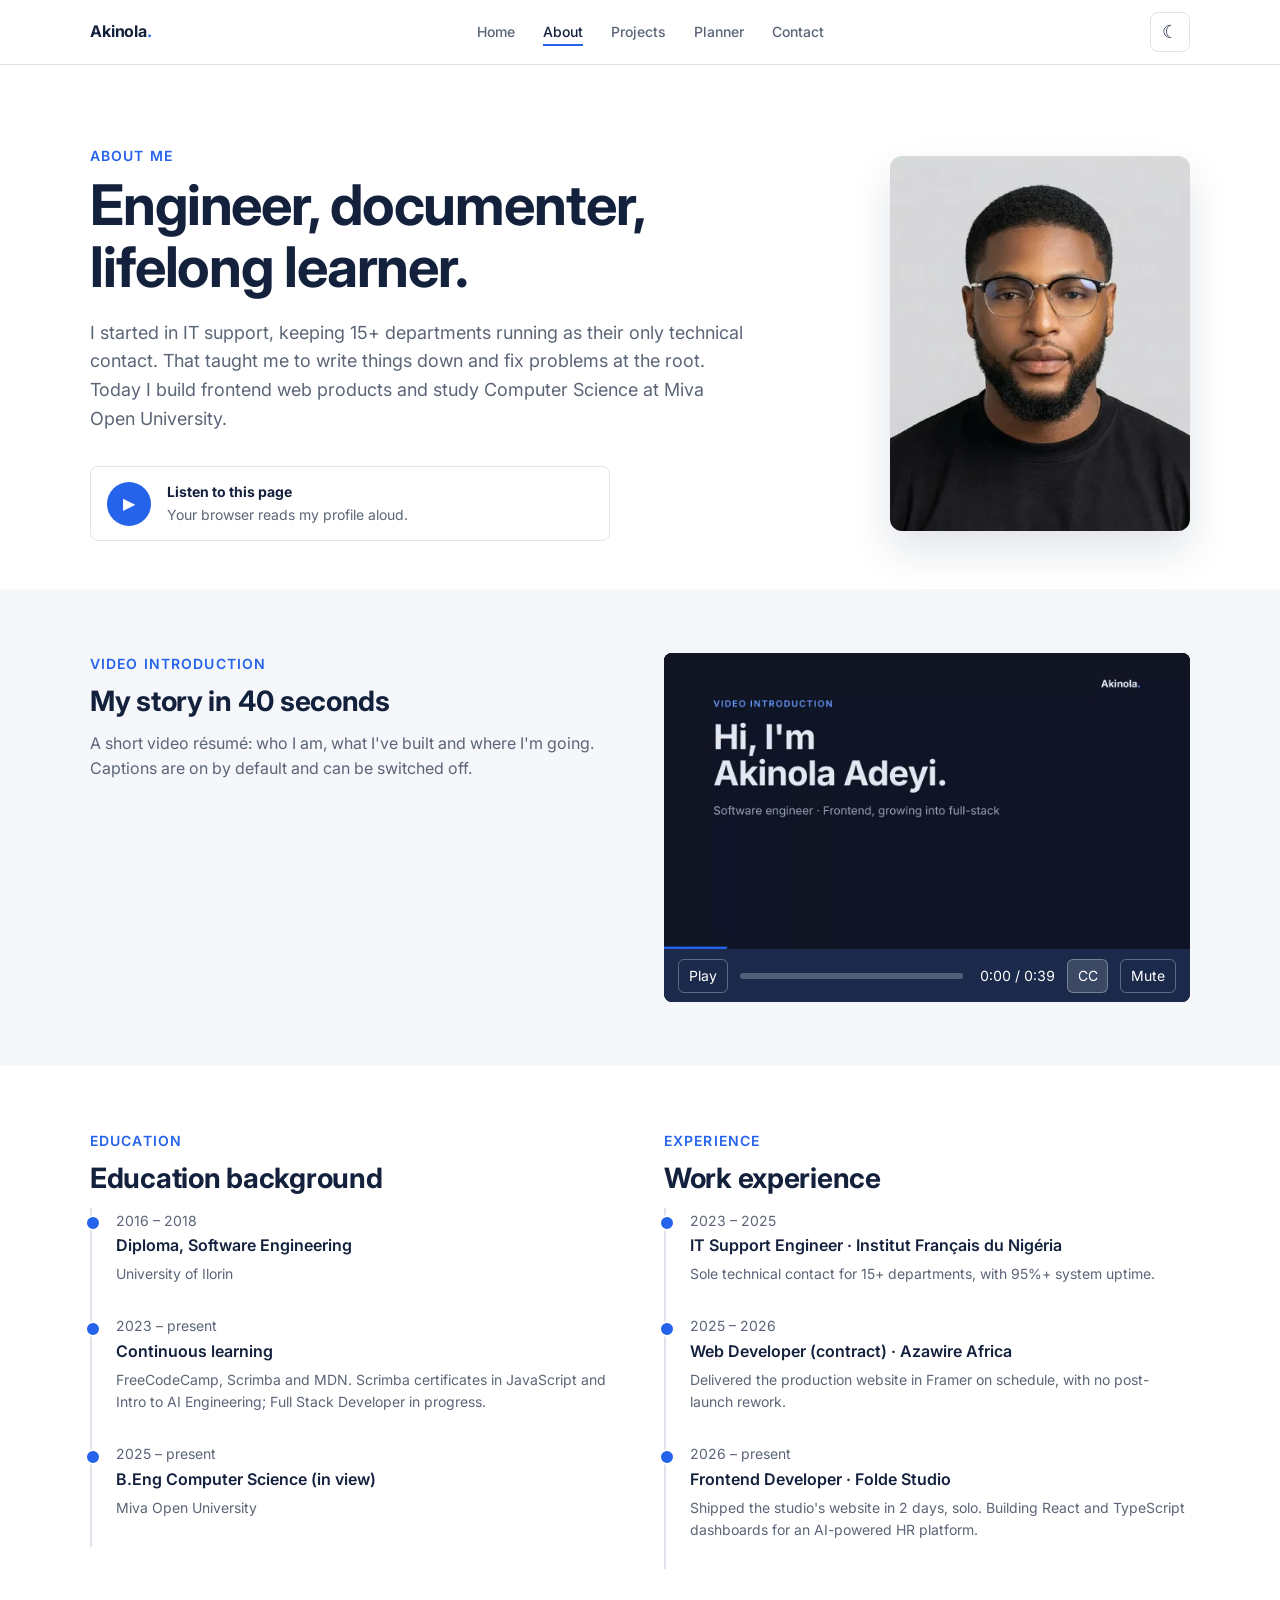
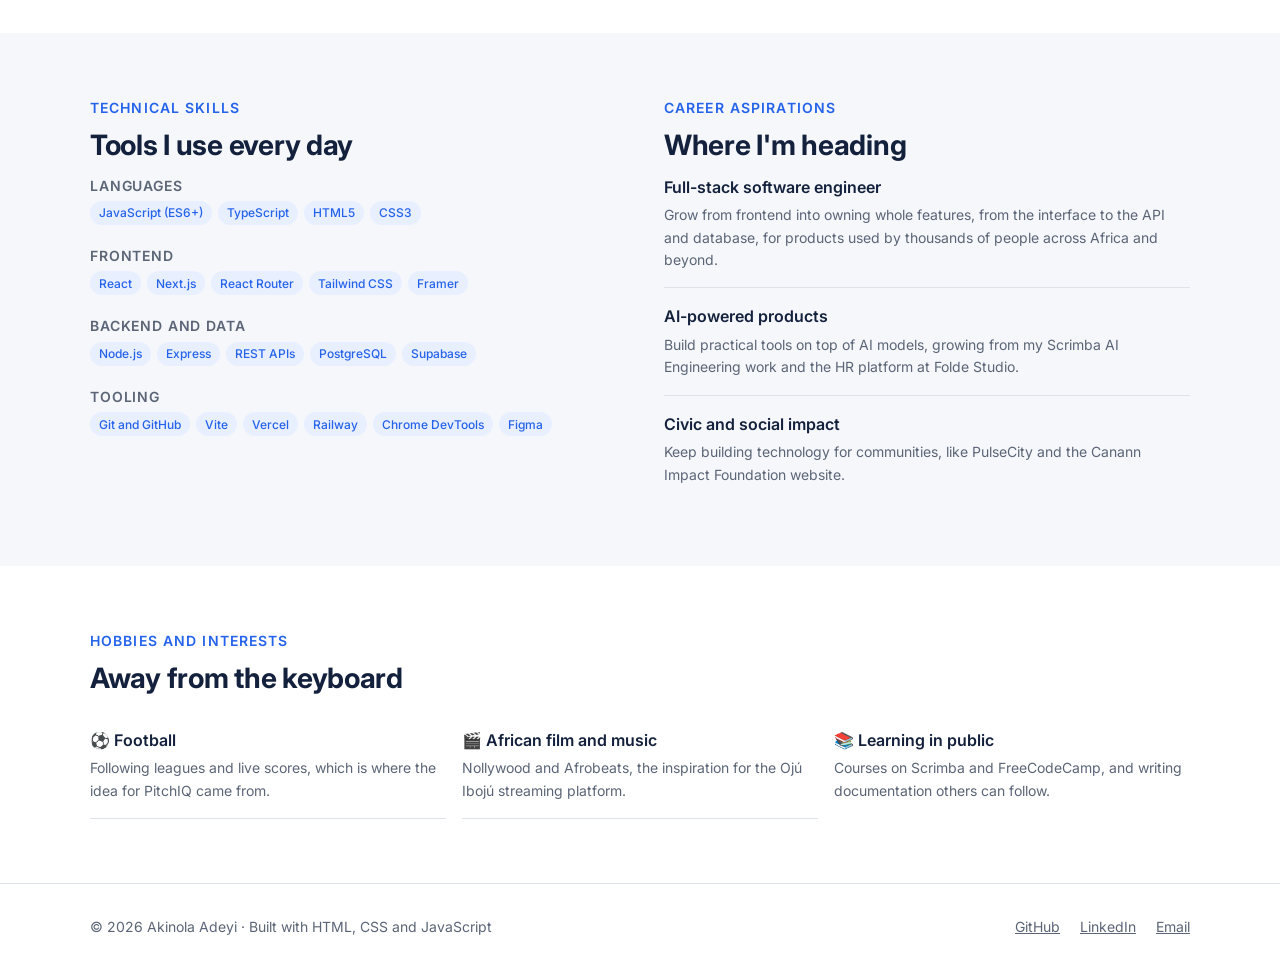
==== about.html @ 6051cbee "Reframe role as frontend-focused software engineer growing toward full-stack Updated hero, What I do" ====
<!DOCTYPE html>
<html lang="en">
<head>
  <meta charset="UTF-8">
  <meta name="viewport" content="width=device-width, initial-scale=1.0">
  <title>About · Akinola Adeyi</title>
  <meta name="description" content="Education, experience, skills and goals of Akinola Adeyi.">
  <link rel="icon" href="assets/img/favicon.svg" type="image/svg+xml">
  <link rel="preconnect" href="https://fonts.googleapis.com">
  <link rel="preconnect" href="https://fonts.gstatic.com" crossorigin>
  <link href="https://fonts.googleapis.com/css2?family=Inter:wght@400;500;600;700&display=swap" rel="stylesheet">
  <link rel="stylesheet" href="css/style.css">
  <!-- Apply the saved theme before the page paints, so there is no flash of the wrong theme -->
  <script>
    // Mark that JavaScript is running, so hidden-until-scrolled content is only hidden when JS can reveal it
    document.documentElement.classList.add("js");
    try {
      const saved = localStorage.getItem("theme");
      if (saved) document.documentElement.setAttribute("data-theme", saved);
    } catch (e) {}
  </script>
</head>
<body>
  <a class="skip-link" href="#main">Skip to content</a>

  <header class="site-header">
    <div class="container">
      <nav class="nav" aria-label="Main">
        <a class="logo" href="index.html">Akinola<span>.</span></a>
        <ul class="nav-links" id="nav-links">
          <li><a href="index.html">Home</a></li>
          <li><a href="about.html" class="active" aria-current="page">About</a></li>
          <li><a href="projects.html">Projects</a></li>
          <li><a href="planner.html">Planner</a></li>
          <li><a href="contact.html">Contact</a></li>
        </ul>
        <div class="nav-actions">
          <button class="icon-btn" id="theme-toggle" type="button" aria-label="Switch to dark theme">☾</button>
          <button class="icon-btn menu-toggle" id="menu-toggle" type="button" aria-label="Open menu" aria-expanded="false" aria-controls="nav-links">☰</button>
        </div>
      </nav>
    </div>
  </header>

  <main id="main">
    <section class="hero">
      <div class="container">
        <div class="hero-grid">
        <div class="hero-text">
        <p class="kicker">About me</p>
        <h1>Engineer, documenter, lifelong learner.</h1>
        <p class="lead">I started in IT support, keeping 15+ departments running as their only technical contact. That taught me to write things down and fix problems at the root. Today I build frontend web products and study Computer Science at Miva Open University.</p>
        <div class="listen">
          <button class="play-btn" id="bio-btn" type="button" aria-pressed="false" aria-label="Listen to this page">▶</button>
          <p><strong>Listen to this page</strong>Your browser reads my profile aloud.</p>
        </div>
        </div>
          <picture class="portrait portrait-sm">
            <source type="image/webp" srcset="assets/img/akinola-sm.webp 400w, assets/img/akinola.webp 800w" sizes="(max-width: 680px) 60vw, 360px">
            <img src="assets/img/akinola.jpg" srcset="assets/img/akinola-sm.jpg 400w, assets/img/akinola.jpg 800w" sizes="(max-width: 680px) 60vw, 360px" width="800" height="1000" alt="Portrait of Akinola Adeyi" fetchpriority="high">
          </picture>
        </div>
      </div>
    </section>

    <!-- Video introduction with a custom player (media.js) -->
    <section class="section-alt">
      <div class="container two-col">
        <div class="reveal">
          <p class="kicker">Video introduction</p>
          <h2>My story in 40 seconds</h2>
          <p class="muted">A short video résumé: who I am, what I've built and where I'm going. Captions are on by default and can be switched off.</p>
        </div>
        <div class="player reveal" id="intro-player">
          <video id="intro-video" preload="metadata" poster="assets/media/intro-poster.png" playsinline>
            <source src="assets/media/intro.mp4" type="video/mp4">
            <source src="assets/media/intro.webm" type="video/webm">
            <track kind="captions" src="assets/media/intro-captions.vtt" srclang="en" label="English" default>
            Your browser does not support HTML video.
          </video>
          <div class="player-bar">
            <button type="button" id="play-pause" aria-label="Play video">Play</button>
            <div class="progress" id="progress" role="slider" aria-label="Seek" aria-valuemin="0" aria-valuemax="100" aria-valuenow="0" tabindex="0"><div class="progress-fill" id="progress-fill"></div></div>
            <span class="time" id="time">0:00 / 0:00</span>
            <button type="button" id="cc-btn" aria-pressed="true">CC</button>
            <button type="button" id="mute-btn" aria-pressed="false">Mute</button>
          </div>
        </div>
      </div>
    </section>

    <section>
      <div class="container two-col">
        <div class="reveal">
          <p class="kicker">Education</p>
          <h2>Education background</h2>
          <ul class="timeline">
            <li><span class="when">2016 – 2018</span><h3>Diploma, Software Engineering</h3><p>University of Ilorin</p></li>
            <li><span class="when">2023 – present</span><h3>Continuous learning</h3><p>FreeCodeCamp, Scrimba and MDN. Scrimba certificates in JavaScript and Intro to AI Engineering; Full Stack Developer in progress.</p></li>
            <li><span class="when">2025 – present</span><h3>B.Eng Computer Science (in view)</h3><p>Miva Open University</p></li>
          </ul>
        </div>
        <div class="reveal">
          <p class="kicker">Experience</p>
          <h2>Work experience</h2>
          <ul class="timeline">
            <li><span class="when">2023 – 2025</span><h3>IT Support Engineer · Institut Français du Nigéria</h3><p>Sole technical contact for 15+ departments, with 95%+ system uptime.</p></li>
            <li><span class="when">2025 – 2026</span><h3>Web Developer (contract) · Azawire Africa</h3><p>Delivered the production website in Framer on schedule, with no post-launch rework.</p></li>
            <li><span class="when">2026 – present</span><h3>Frontend Developer · Folde Studio</h3><p>Shipped the studio's website in 2 days, solo. Building React and TypeScript dashboards for an AI-powered HR platform.</p></li>
          </ul>
        </div>
      </div>
    </section>

    <section class="section-alt">
      <div class="container two-col">
        <div class="reveal">
          <p class="kicker">Technical skills</p>
          <h2>Tools I use every day</h2>
          <div class="skill-groups">
            <div class="skill-group"><h3>Languages</h3><ul class="tags"><li>JavaScript (ES6+)</li><li>TypeScript</li><li>HTML5</li><li>CSS3</li></ul></div>
            <div class="skill-group"><h3>Frontend</h3><ul class="tags"><li>React</li><li>Next.js</li><li>React Router</li><li>Tailwind CSS</li><li>Framer</li></ul></div>
            <div class="skill-group"><h3>Backend and data</h3><ul class="tags"><li>Node.js</li><li>Express</li><li>REST APIs</li><li>PostgreSQL</li><li>Supabase</li></ul></div>
            <div class="skill-group"><h3>Tooling</h3><ul class="tags"><li>Git and GitHub</li><li>Vite</li><li>Vercel</li><li>Railway</li><li>Chrome DevTools</li><li>Figma</li></ul></div>
          </div>
        </div>
        <div class="reveal">
          <p class="kicker">Career aspirations</p>
          <h2>Where I'm heading</h2>
          <ul class="plain-list">
            <li><h3>Full-stack software engineer</h3><p>Grow from frontend into owning whole features, from the interface to the API and database, for products used by thousands of people across Africa and beyond.</p></li>
            <li><h3>AI-powered products</h3><p>Build practical tools on top of AI models, growing from my Scrimba AI Engineering work and the HR platform at Folde Studio.</p></li>
            <li><h3>Civic and social impact</h3><p>Keep building technology for communities, like PulseCity and the Canann Impact Foundation website.</p></li>
          </ul>
        </div>
      </div>
    </section>

    <section>
      <div class="container">
        <div class="section-head reveal">
          <p class="kicker">Hobbies and interests</p>
          <h2>Away from the keyboard</h2>
        </div>
        <ul class="grid-3 plain-list reveal">
          <li><h3>⚽ Football</h3><p>Following leagues and live scores, which is where the idea for PitchIQ came from.</p></li>
          <li><h3>🎬 African film and music</h3><p>Nollywood and Afrobeats, the inspiration for the Ojú Ibojú streaming platform.</p></li>
          <li><h3>📚 Learning in public</h3><p>Courses on Scrimba and FreeCodeCamp, and writing documentation others can follow.</p></li>
        </ul>
      </div>
    </section>
  </main>

  <footer class="site-footer">
    <div class="container footer-inner">
      <p>© <span id="year">2026</span> Akinola Adeyi · Built with HTML, CSS and JavaScript</p>
      <ul>
        <li><a href="https://github.com/akintolaadeyi-gif" target="_blank" rel="noopener">GitHub</a></li>
        <li><a href="https://linkedin.com/in/akinola-adeyi" target="_blank" rel="noopener">LinkedIn</a></li>
        <li><a href="mailto:akintolaadeyi@gmail.com">Email</a></li>
      </ul>
    </div>
  </footer>

  <script src="js/main.js"></script>
  <script src="js/media.js"></script>
</body>
</html>
---- css/style.css ----
/* =========================================================
   Akinola Adeyi — Portfolio stylesheet
   One stylesheet for every page. Colours, sizes and spacing
   are stored as CSS custom properties (variables) at the top,
   so the dark theme only has to swap the variables.
   ========================================================= */

:root {
  /* Colour: navy for structure, one accent, neutrals for text */
  --bg: #ffffff;
  --surface: #f5f7fa;
  --text: #14213d;
  --muted: #5b6577;
  --line: #dfe3ea;
  --navy: #1b2a4a;
  --accent: #2563eb;
  --accent-soft: #e8efff;
  --success: #15803d;
  --danger: #b91c1c;

  /* Type scale: four sizes only */
  --fs-small: 0.875rem;
  --fs-body: 1rem;
  --fs-h2: 1.75rem;
  --fs-h1: clamp(2.25rem, 5vw, 3.5rem);

  /* Spacing and layout */
  --space: 1rem;
  --max: 1100px;
  --gutter: 1.25rem;
  --radius: 8px;
}

/* Dark theme: the toggle in main.js sets data-theme="dark" on <html> */
[data-theme="dark"] {
  --bg: #0f1625;
  --surface: #172033;
  --text: #e6eaf2;
  --muted: #9aa5b8;
  --line: #2a3550;
  --navy: #0a1020;
  --accent: #6b9bff;
  --accent-soft: #1d2a48;
  --success: #4ade80;
  --danger: #f87171;
}

* { box-sizing: border-box; margin: 0; padding: 0; }

html {
  scroll-behavior: smooth;
  -webkit-text-size-adjust: 100%; /* stop phones enlarging text in landscape */
  text-size-adjust: 100%;
}

body {
  font-family: "Inter", system-ui, -apple-system, "Segoe UI", Roboto, sans-serif;
  font-size: var(--fs-body);
  line-height: 1.6;
  color: var(--text);
  background: var(--bg);
  transition: background 0.2s, color 0.2s;
  overflow-x: hidden; /* safety net: nothing can cause sideways scrolling */
  overflow-wrap: break-word; /* long words, emails and links wrap instead of overflowing */
}

img, video { max-width: 100%; display: block; }
a { color: var(--accent); }
a:hover { text-decoration: none; }

/* Width + padding instead of min(), so older phone browsers also get side margins */
.container {
  width: 100%;
  max-width: calc(var(--max) + 2 * var(--gutter));
  margin-left: auto; margin-right: auto;
  padding-left: var(--gutter); padding-right: var(--gutter);
}

/* Grid and flex children may shrink below their content width */
.two-col > *, .grid-3 > *, .planner > *, .card-body, .task > div { min-width: 0; }

.skip-link {
  position: absolute; left: -999px; top: 0;
  background: var(--accent); color: #fff; padding: 0.5rem 1rem;
}
.skip-link:focus { left: 1rem; z-index: 100; }

:focus-visible { outline: 2px solid var(--accent); outline-offset: 2px; }

/* ---------- Header and navigation ---------- */
.site-header {
  position: sticky; top: 0; z-index: 50;
  background: var(--bg);
  border-bottom: 1px solid var(--line);
}
.nav { display: flex; align-items: center; justify-content: space-between; height: 64px; }
.logo { font-weight: 700; color: var(--text); text-decoration: none; letter-spacing: -0.01em; }
.logo span { color: var(--accent); }

.nav-links { display: flex; gap: 1.75rem; list-style: none; }
.nav-links a {
  color: var(--muted); text-decoration: none; font-size: var(--fs-small); font-weight: 500;
  padding-block: 0.25rem; border-bottom: 2px solid transparent;
}
.nav-links a:hover, .nav-links a.active { color: var(--text); border-bottom-color: var(--accent); }

.nav-actions { display: flex; align-items: center; gap: 0.5rem; }
.icon-btn {
  width: 40px; height: 40px; display: grid; place-items: center;
  background: transparent; color: var(--text);
  border: 1px solid var(--line); border-radius: var(--radius); cursor: pointer; font-size: 1.1rem;
}
.icon-btn:hover { background: var(--surface); }
.menu-toggle { display: none; }

/* ---------- Generic sections ---------- */
section { padding-block: 4rem; }
.section-alt { background: var(--surface); }

.kicker {
  font-size: var(--fs-small); font-weight: 600; color: var(--accent);
  text-transform: uppercase; letter-spacing: 0.08em; margin-bottom: 0.5rem;
}
h1 { font-size: var(--fs-h1); line-height: 1.1; letter-spacing: -0.02em; }
h2 { font-size: var(--fs-h2); line-height: 1.25; letter-spacing: -0.01em; margin-bottom: 0.75rem; }
h3 { font-size: var(--fs-body); font-weight: 600; margin-bottom: 0.25rem; }
.lead { font-size: 1.125rem; color: var(--muted); max-width: 60ch; }
.muted { color: var(--muted); }
.small { font-size: var(--fs-small); }
.section-head { margin-bottom: 2rem; max-width: 65ch; }

/* ---------- Buttons ---------- */
.btn {
  display: inline-flex; align-items: center; gap: 0.5rem;
  padding: 0.7rem 1.2rem; border-radius: var(--radius);
  font: inherit; font-weight: 600; font-size: var(--fs-small);
  text-decoration: none; cursor: pointer; border: 1px solid transparent;
}
.btn-primary { background: var(--accent); color: #fff; }
.btn-primary:hover { filter: brightness(1.08); }
.btn-ghost { background: transparent; color: var(--text); border-color: var(--line); }
.btn-ghost:hover { background: var(--surface); }
.btn-row { display: flex; flex-wrap: wrap; gap: 0.75rem; margin-top: 2rem; }

/* ---------- Hero ---------- */
.hero { padding-block: 5rem 3rem; }
.hero h1 { max-width: 18ch; margin-bottom: 1.25rem; }
.hero .lead { margin-bottom: 0; }

.stats {
  display: grid; grid-template-columns: repeat(4, 1fr);
  border-top: 1px solid var(--line); margin-top: 3rem;
}
.stat { padding: 1.25rem 1rem 0 0; }
.stat strong { display: block; font-size: var(--fs-h2); line-height: 1.2; color: var(--text); }
.stat > span { font-size: var(--fs-small); color: var(--muted); }

/* Hero with portrait: text on the left, photo on the right */
.hero-grid { display: grid; grid-template-columns: minmax(0, 1fr) 360px; gap: 3rem; align-items: center; }
.portrait { display: block; }
.portrait img {
  width: 100%; height: auto; aspect-ratio: 4 / 5; object-fit: cover;
  border-radius: 12px; background: var(--surface);
  box-shadow: 0 20px 40px rgba(20, 33, 61, 0.12);
}
.portrait-sm { max-width: 300px; justify-self: end; }

/* Audio welcome strip */
.listen {
  display: flex; align-items: center; gap: 1rem; margin-top: 2rem;
  padding: 0.9rem 1rem; border: 1px solid var(--line); border-radius: var(--radius);
  max-width: 520px;
}
.listen p { font-size: var(--fs-small); color: var(--muted); }
.listen strong { color: var(--text); display: block; }
.play-btn {
  flex: none; width: 44px; height: 44px; border-radius: 50%;
  border: none; background: var(--accent); color: #fff; cursor: pointer; font-size: 1rem;
}
.play-btn[aria-pressed="true"] { background: var(--navy); }

/* ---------- Tech-stack marquee ---------- */
.marquee {
  padding-block: 1.25rem;
  border-top: 1px solid var(--line);
  border-bottom: 1px solid var(--line);
  overflow: hidden;
  /* Fade the strip out at both edges */
  -webkit-mask-image: linear-gradient(to right, transparent, #000 10%, #000 90%, transparent);
  mask-image: linear-gradient(to right, transparent, #000 10%, #000 90%, transparent);
}
.marquee-track {
  display: flex;
  width: max-content;
  animation: marquee-scroll 45s linear infinite;
}
.marquee:hover .marquee-track { animation-play-state: paused; }
.marquee-list { display: flex; list-style: none; flex-shrink: 0; }
.marquee-list li {
  display: flex; align-items: center;
  padding-inline: 1.5rem;
  font-size: var(--fs-body); font-weight: 600; color: var(--muted);
  white-space: nowrap;
}
.marquee-list li::after { content: "·"; margin-left: 3rem; color: var(--muted); opacity: 0.5; font-weight: 700; }
/* The track holds two identical lists, so moving it left by half loops seamlessly */
@keyframes marquee-scroll {
  from { transform: translateX(0); }
  to { transform: translateX(-50%); }
}
@media (prefers-reduced-motion: reduce) {
  .marquee-track { animation: none; }
  .marquee { -webkit-mask-image: none; mask-image: none; }
  .marquee-track { width: 100%; }
  .marquee-list { flex-shrink: 1; width: 100%; flex-wrap: wrap; justify-content: center; row-gap: 0.5rem; }
  .marquee-list[aria-hidden="true"] { display: none; } /* no copy needed when it doesn't move */
}

/* ---------- Cards (projects) ---------- */
.grid-3 { display: grid; grid-template-columns: repeat(3, 1fr); gap: 1.5rem; }
.card {
  display: flex; flex-direction: column;
  background: var(--bg); border: 1px solid var(--line); border-radius: var(--radius);
  overflow: hidden; transition: transform 0.2s, box-shadow 0.2s;
}
@media (hover: hover) {
  .card:hover { transform: translateY(-3px); box-shadow: 0 8px 24px rgba(20, 33, 61, 0.08); }
}
.card img { aspect-ratio: 16 / 10; object-fit: cover; width: 100%; height: auto; border-bottom: 1px solid var(--line); }
.card-body { padding: 1.25rem; display: flex; flex-direction: column; gap: 0.6rem; flex: 1; }
.card-body p { font-size: var(--fs-small); color: var(--muted); }
.card-meta { font-size: var(--fs-small); color: var(--muted); }
.tags { display: flex; flex-wrap: wrap; gap: 0.4rem; list-style: none; }
.tags li {
  font-size: 0.75rem; padding: 0.15rem 0.55rem; border-radius: 999px;
  background: var(--accent-soft); color: var(--accent); font-weight: 500;
}
.card-links { display: flex; gap: 1rem; margin-top: auto; padding-top: 0.5rem; font-size: var(--fs-small); font-weight: 600; }

/* Project filter buttons */
.filters { display: flex; flex-wrap: wrap; gap: 0.5rem; margin-bottom: 2rem; }
.filter-btn {
  font: inherit; font-size: var(--fs-small); font-weight: 500;
  padding: 0.45rem 0.9rem; border-radius: 999px; cursor: pointer;
  background: transparent; color: var(--muted); border: 1px solid var(--line);
}
.filter-btn.active { background: var(--text); color: var(--bg); border-color: var(--text); }
.result-count { font-size: var(--fs-small); color: var(--muted); margin-bottom: 1rem; }

/* ---------- About page ---------- */
.two-col { display: grid; grid-template-columns: 1fr 1fr; gap: 3rem; align-items: start; }
.timeline { list-style: none; border-left: 2px solid var(--line); padding-left: 1.5rem; }
.timeline li { position: relative; padding-bottom: 1.75rem; }
.timeline li::before {
  content: ""; position: absolute; left: calc(-1.5rem - 7px); top: 0.45rem;
  width: 12px; height: 12px; border-radius: 50%; background: var(--accent); border: 2px solid var(--bg);
}
.timeline .when { font-size: var(--fs-small); color: var(--muted); }
.timeline p { font-size: var(--fs-small); color: var(--muted); margin-top: 0.25rem; }

.skill-groups { display: grid; gap: 1.25rem; }
.skill-group h3 { font-size: var(--fs-small); color: var(--muted); text-transform: uppercase; letter-spacing: 0.06em; }

.plain-list { list-style: none; display: grid; gap: 1rem; }
.plain-list li { padding-bottom: 1rem; border-bottom: 1px solid var(--line); }
.plain-list li:last-child { border-bottom: none; }
.plain-list p { font-size: var(--fs-small); color: var(--muted); }

/* ---------- Custom video player ---------- */
.player { border-radius: var(--radius); overflow: hidden; background: #000; position: relative; }
.player video { width: 100%; aspect-ratio: 16 / 9; background: #000; }
.player-bar {
  display: flex; align-items: center; gap: 0.75rem;
  padding: 0.6rem 0.9rem; background: var(--navy); color: #fff; font-size: var(--fs-small);
}
.player-bar button {
  background: transparent; color: #fff; border: 1px solid rgba(255,255,255,0.3);
  border-radius: 6px; padding: 0.3rem 0.6rem; font: inherit; cursor: pointer;
}
.player-bar button[aria-pressed="true"] { background: rgba(255,255,255,0.15); }
.progress {
  flex: 1; height: 6px; background: rgba(255,255,255,0.25); border-radius: 3px; cursor: pointer; position: relative;
}
.progress-fill { height: 100%; width: 0; background: #fff; border-radius: 3px; }
.time { font-variant-numeric: tabular-nums; min-width: 80px; text-align: right; }

/* ---------- Planner ---------- */
.planner { display: grid; grid-template-columns: 340px 1fr; gap: 2.5rem; align-items: start; }
.panel { border: 1px solid var(--line); border-radius: var(--radius); padding: 1.5rem; background: var(--bg); }

.field { display: grid; gap: 0.35rem; margin-bottom: 1rem; }
.field label { font-size: var(--fs-small); font-weight: 600; }
.field input, .field select, .field textarea {
  width: 100%; min-width: 0; max-width: 100%; display: block;
  font: inherit; font-size: var(--fs-small); color: var(--text);
  -webkit-appearance: none; appearance: none; min-height: 44px;
  padding: 0.65rem 0.75rem; border: 1px solid var(--line); border-radius: 6px; background: var(--bg);
}
.field textarea { min-height: 140px; resize: vertical; }
.field select {
  background-image: linear-gradient(45deg, transparent 50%, var(--muted) 50%), linear-gradient(135deg, var(--muted) 50%, transparent 50%);
  background-position: calc(100% - 18px) 50%, calc(100% - 13px) 50%;
  background-size: 5px 5px; background-repeat: no-repeat; padding-right: 2.25rem;
}
.field input[type="date"] { line-height: 1.4; }
.field input[type="date"]::-webkit-date-and-time-value { text-align: left; }
.field.invalid input, .field.invalid textarea { border-color: var(--danger); }
.error { font-size: 0.8rem; color: var(--danger); min-height: 1.1em; }

.task-toolbar { display: flex; justify-content: space-between; align-items: center; gap: 1rem; flex-wrap: wrap; margin-bottom: 1rem; }
.task-stats { font-size: var(--fs-small); color: var(--muted); }
.progress-line { height: 6px; background: var(--line); border-radius: 3px; margin-bottom: 1.5rem; overflow: hidden; }
.progress-line div { height: 100%; width: 0; background: var(--success); transition: width 0.3s; }

.task-list { list-style: none; display: grid; gap: 0.6rem; }
.task {
  display: grid; grid-template-columns: auto 1fr auto; gap: 0.9rem; align-items: center;
  padding: 0.85rem 1rem; border: 1px solid var(--line); border-radius: var(--radius); background: var(--bg);
}
.task input[type="checkbox"] { width: 20px; height: 20px; accent-color: var(--success); cursor: pointer; }
.task-title { font-weight: 500; overflow-wrap: anywhere; }
.task-info { font-size: 0.8rem; color: var(--muted); }
.task.done .task-title { text-decoration: line-through; color: var(--muted); }
.task .overdue { color: var(--danger); font-weight: 600; }
.priority { display: inline-block; width: 8px; height: 8px; border-radius: 50%; margin-right: 0.4rem; }
.priority.high { background: var(--danger); }
.priority.medium { background: #d97706; }
.priority.low { background: var(--muted); }
.delete-btn {
  background: transparent; border: none; color: var(--muted); cursor: pointer;
  font-size: var(--fs-small); padding: 0.3rem 0.5rem; border-radius: 6px;
}
.delete-btn:hover { color: var(--danger); background: var(--surface); }
.empty { text-align: center; padding: 2.5rem 1rem; color: var(--muted); border: 1px dashed var(--line); border-radius: var(--radius); }

.toggle { display: inline-flex; align-items: center; gap: 0.5rem; font-size: var(--fs-small); color: var(--muted); cursor: pointer; }

/* ---------- Contact ---------- */
.contact-list { list-style: none; display: grid; gap: 1rem; margin-top: 1.5rem; }
.contact-list a { overflow-wrap: anywhere; }
.contact-list span { display: block; font-size: var(--fs-small); color: var(--muted); }
.form-status { margin-top: 1rem; font-size: var(--fs-small); font-weight: 600; }
.form-status.ok { color: var(--success); }

/* ---------- Footer ---------- */
.site-footer { border-top: 1px solid var(--line); padding-block: 2rem; font-size: var(--fs-small); color: var(--muted); }
.footer-inner { display: flex; justify-content: space-between; flex-wrap: wrap; gap: 1rem; }
.footer-inner ul { display: flex; gap: 1.25rem; list-style: none; }
.footer-inner a { color: var(--muted); }

/* ---------- Scroll reveal (main.js adds .visible) ---------- */
.js .reveal { opacity: 0; transform: translateY(16px); transition: opacity 0.6s ease, transform 0.6s ease; }
.js .reveal.visible { opacity: 1; transform: none; }
@media (prefers-reduced-motion: reduce) {
  .js .reveal { opacity: 1; transform: none; transition: none; }
  html { scroll-behavior: auto; }
}

/* ---------- Responsive ---------- */

/* Large screens: wider content and slightly bigger type */
@media (min-width: 1600px) {
  :root { --max: 1280px; }
  html { font-size: 17px; }
}
@media (min-width: 2200px) {
  :root { --max: 1440px; }
  html { font-size: 19px; }
}

/* Tablets and small laptops */
@media (max-width: 900px) {
  .hero-grid { grid-template-columns: minmax(0, 1fr) 260px; gap: 2rem; }
  .grid-3 { grid-template-columns: 1fr 1fr; }
  .two-col, .planner { grid-template-columns: 1fr; gap: 2rem; }
  .stats { grid-template-columns: 1fr 1fr; }
}

/* Phones */
@media (max-width: 680px) {
  :root { --gutter: 1rem; --fs-h2: 1.5rem; }
  .menu-toggle { display: grid; }
  .nav-links {
    display: none; position: absolute; top: 64px; left: 0; right: 0;
    flex-direction: column; gap: 0; background: var(--bg); border-bottom: 1px solid var(--line);
    box-shadow: 0 12px 24px rgba(20, 33, 61, 0.08);
  }
  .nav-links.open { display: flex; }
  .nav-links a { display: block; padding: 0.9rem var(--gutter); border-bottom: 1px solid var(--line); font-size: var(--fs-body); }
  .grid-3 { grid-template-columns: 1fr; }
  section { padding-block: 2.5rem; }
  /* Phones: photo above the text, smaller and centred */
  .hero-grid { grid-template-columns: 1fr; gap: 1.75rem; }
  .portrait, .portrait-sm { order: -1; width: 55%; max-width: 220px; justify-self: start; }
  .hero { padding-block: 2.5rem 2rem; }
  .lead { font-size: 1.05rem; }
  .btn-row .btn { flex: 1 1 auto; justify-content: center; }
  .stats { margin-top: 2rem; }
  .stat strong { font-size: 1.4rem; }
  .listen { gap: 0.75rem; }
  .marquee { padding-block: 1rem; }
  .marquee-list li { font-size: var(--fs-small); padding-inline: 1rem; }
  .marquee-list li::after { margin-left: 2rem; }

  /* 16px inputs stop iPhones zooming in when a field is tapped */
  .field input, .field select, .field textarea { font-size: 16px; }

  /* Planner: toolbar stacks, task rows stay tidy */
  .task-toolbar { flex-direction: column; align-items: flex-start; }
  .task { grid-template-columns: auto 1fr; padding: 0.8rem; }
  .task .delete-btn { grid-column: 2; justify-self: start; padding-left: 0; }
  .panel { padding: 1.25rem; }

  /* Video controls wrap onto two lines */
  .player-bar { flex-wrap: wrap; gap: 0.5rem; }
  .progress { flex-basis: 100%; order: -1; height: 8px; }
  .time { min-width: 0; margin-right: auto; text-align: left; }

  .footer-inner { flex-direction: column; }
}

/* Very small phones (e.g. iPhone SE 1st gen, Galaxy Fold) */
@media (max-width: 360px) {
  :root { --gutter: 0.85rem; --fs-h1: 1.9rem; }
  .stats { grid-template-columns: 1fr; }
  .filters { gap: 0.4rem; }
  .filter-btn { padding: 0.4rem 0.75rem; }
}
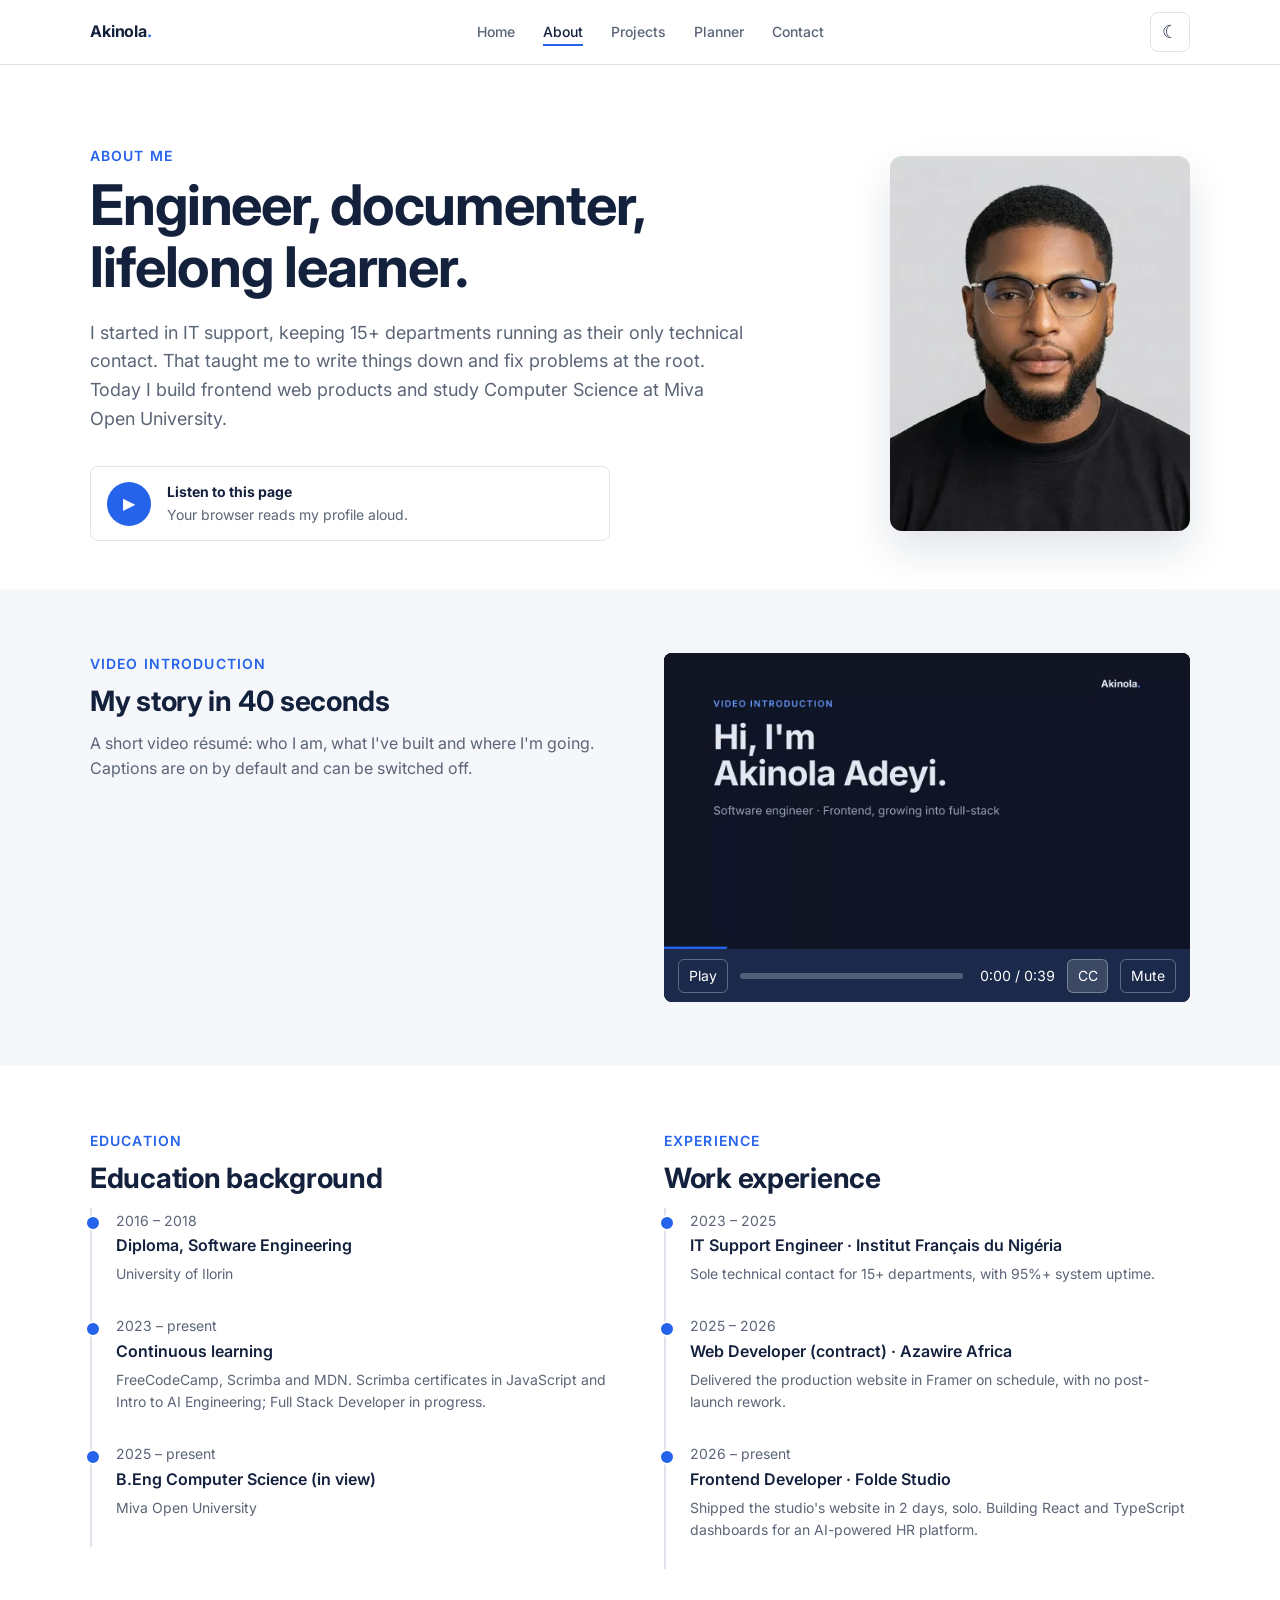
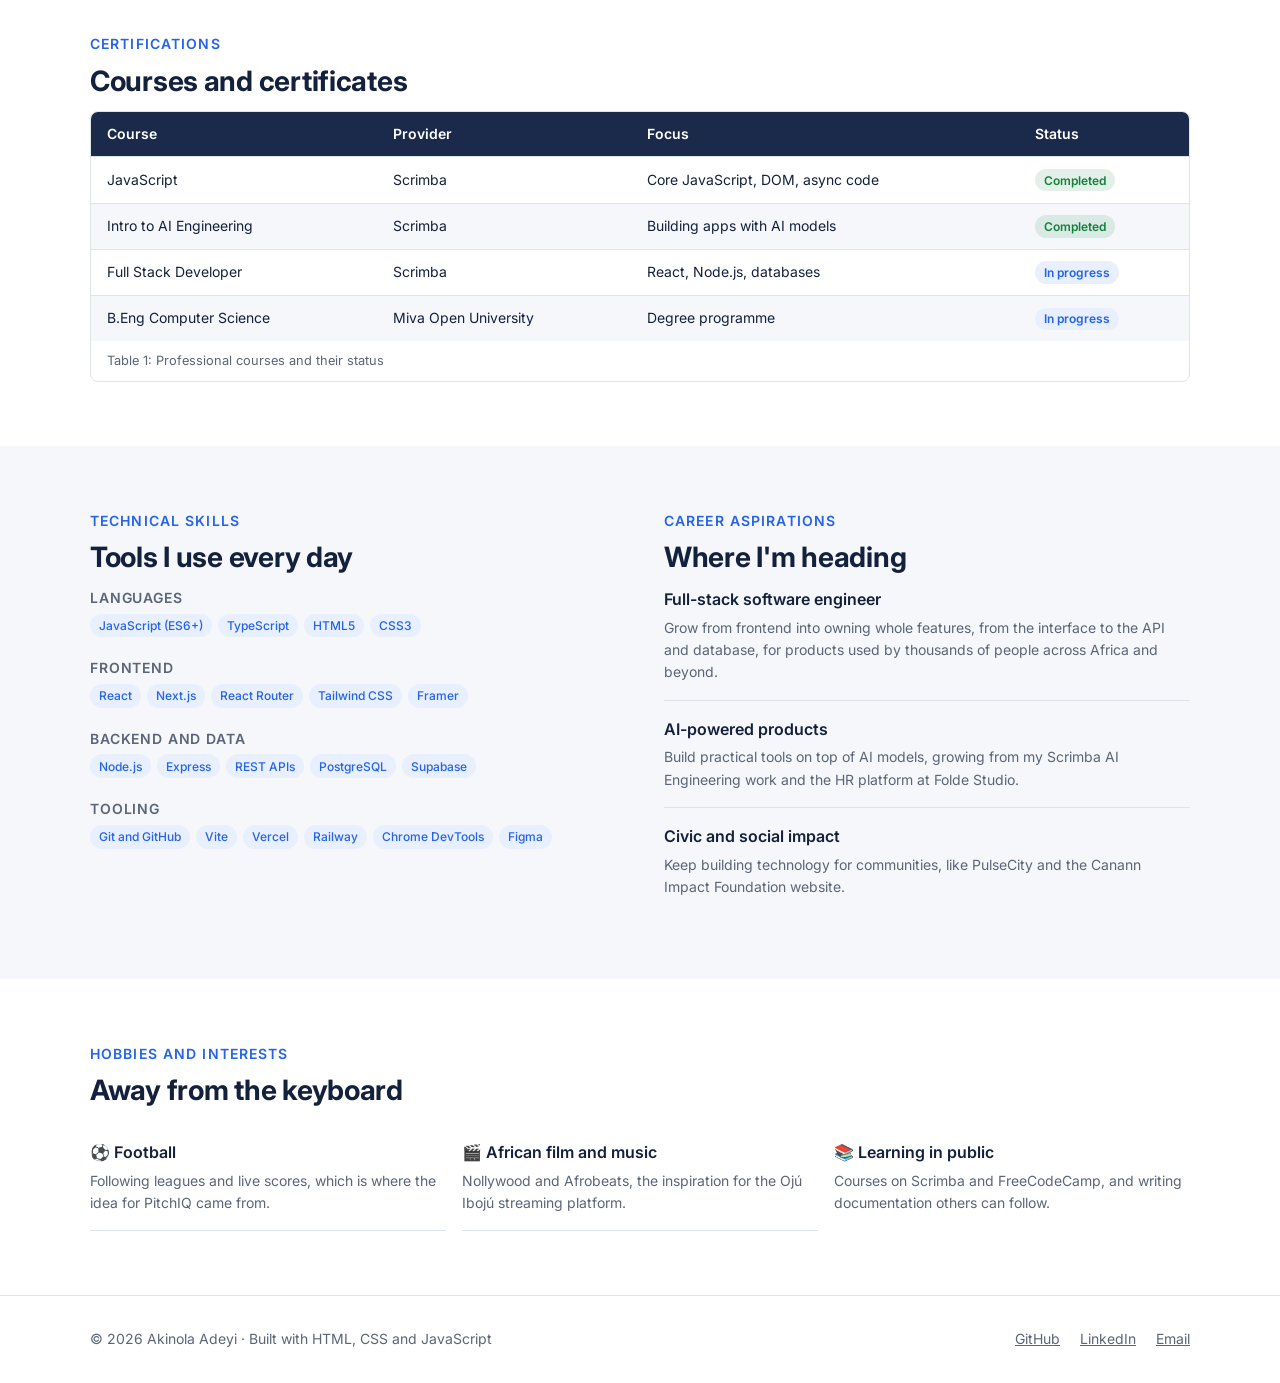
==== commit 3f07deda: "Meet remaining brief requirements Add phone number field with digits-only validation and clearer emp" ====
--- a/about.html
+++ b/about.html
@@ -112,6 +112,28 @@
       </div>
     </section>
 
+    <!-- Certifications: a data table (thead, tbody, th scope) -->
+    <section class="section-tight">
+      <div class="container reveal">
+        <p class="kicker">Certifications</p>
+        <h2>Courses and certificates</h2>
+        <div class="table-wrap">
+          <table class="data-table">
+            <caption>Table 1: Professional courses and their status</caption>
+            <thead>
+              <tr><th scope="col">Course</th><th scope="col">Provider</th><th scope="col">Focus</th><th scope="col">Status</th></tr>
+            </thead>
+            <tbody>
+              <tr><td>JavaScript</td><td>Scrimba</td><td>Core JavaScript, DOM, async code</td><td><span class="status done">Completed</span></td></tr>
+              <tr><td>Intro to AI Engineering</td><td>Scrimba</td><td>Building apps with AI models</td><td><span class="status done">Completed</span></td></tr>
+              <tr><td>Full Stack Developer</td><td>Scrimba</td><td>React, Node.js, databases</td><td><span class="status pending">In progress</span></td></tr>
+              <tr><td>B.Eng Computer Science</td><td>Miva Open University</td><td>Degree programme</td><td><span class="status pending">In progress</span></td></tr>
+            </tbody>
+          </table>
+        </div>
+      </div>
+    </section>
+
     <section class="section-alt">
       <div class="container two-col">
         <div class="reveal">
--- a/css/style.css
+++ b/css/style.css
@@ -265,6 +265,18 @@
 .plain-list li { padding-bottom: 1rem; border-bottom: 1px solid var(--line); }
 .plain-list li:last-child { border-bottom: none; }
 .plain-list p { font-size: var(--fs-small); color: var(--muted); }
+
+/* ---------- Data table (About: certifications) ---------- */
+.section-tight { padding-top: 0; }
+.table-wrap { overflow-x: auto; -webkit-overflow-scrolling: touch; border: 1px solid var(--line); border-radius: var(--radius); }
+.data-table { width: 100%; border-collapse: collapse; font-size: var(--fs-small); min-width: 520px; }
+.data-table caption { caption-side: bottom; text-align: left; padding: 0.6rem 1rem; color: var(--muted); font-size: 0.8rem; }
+.data-table th { text-align: left; background: var(--navy); color: #fff; font-weight: 600; padding: 0.7rem 1rem; }
+.data-table td { padding: 0.7rem 1rem; border-top: 1px solid var(--line); }
+.data-table tbody tr:nth-child(even) { background: var(--surface); }
+.status { display: inline-block; padding: 0.1rem 0.55rem; border-radius: 999px; font-size: 0.75rem; font-weight: 600; }
+.status.done { background: rgba(21, 128, 61, 0.12); color: var(--success); }
+.status.pending { background: var(--accent-soft); color: var(--accent); }
 
 /* ---------- Custom video player ---------- */
 .player { border-radius: var(--radius); overflow: hidden; background: #000; position: relative; }
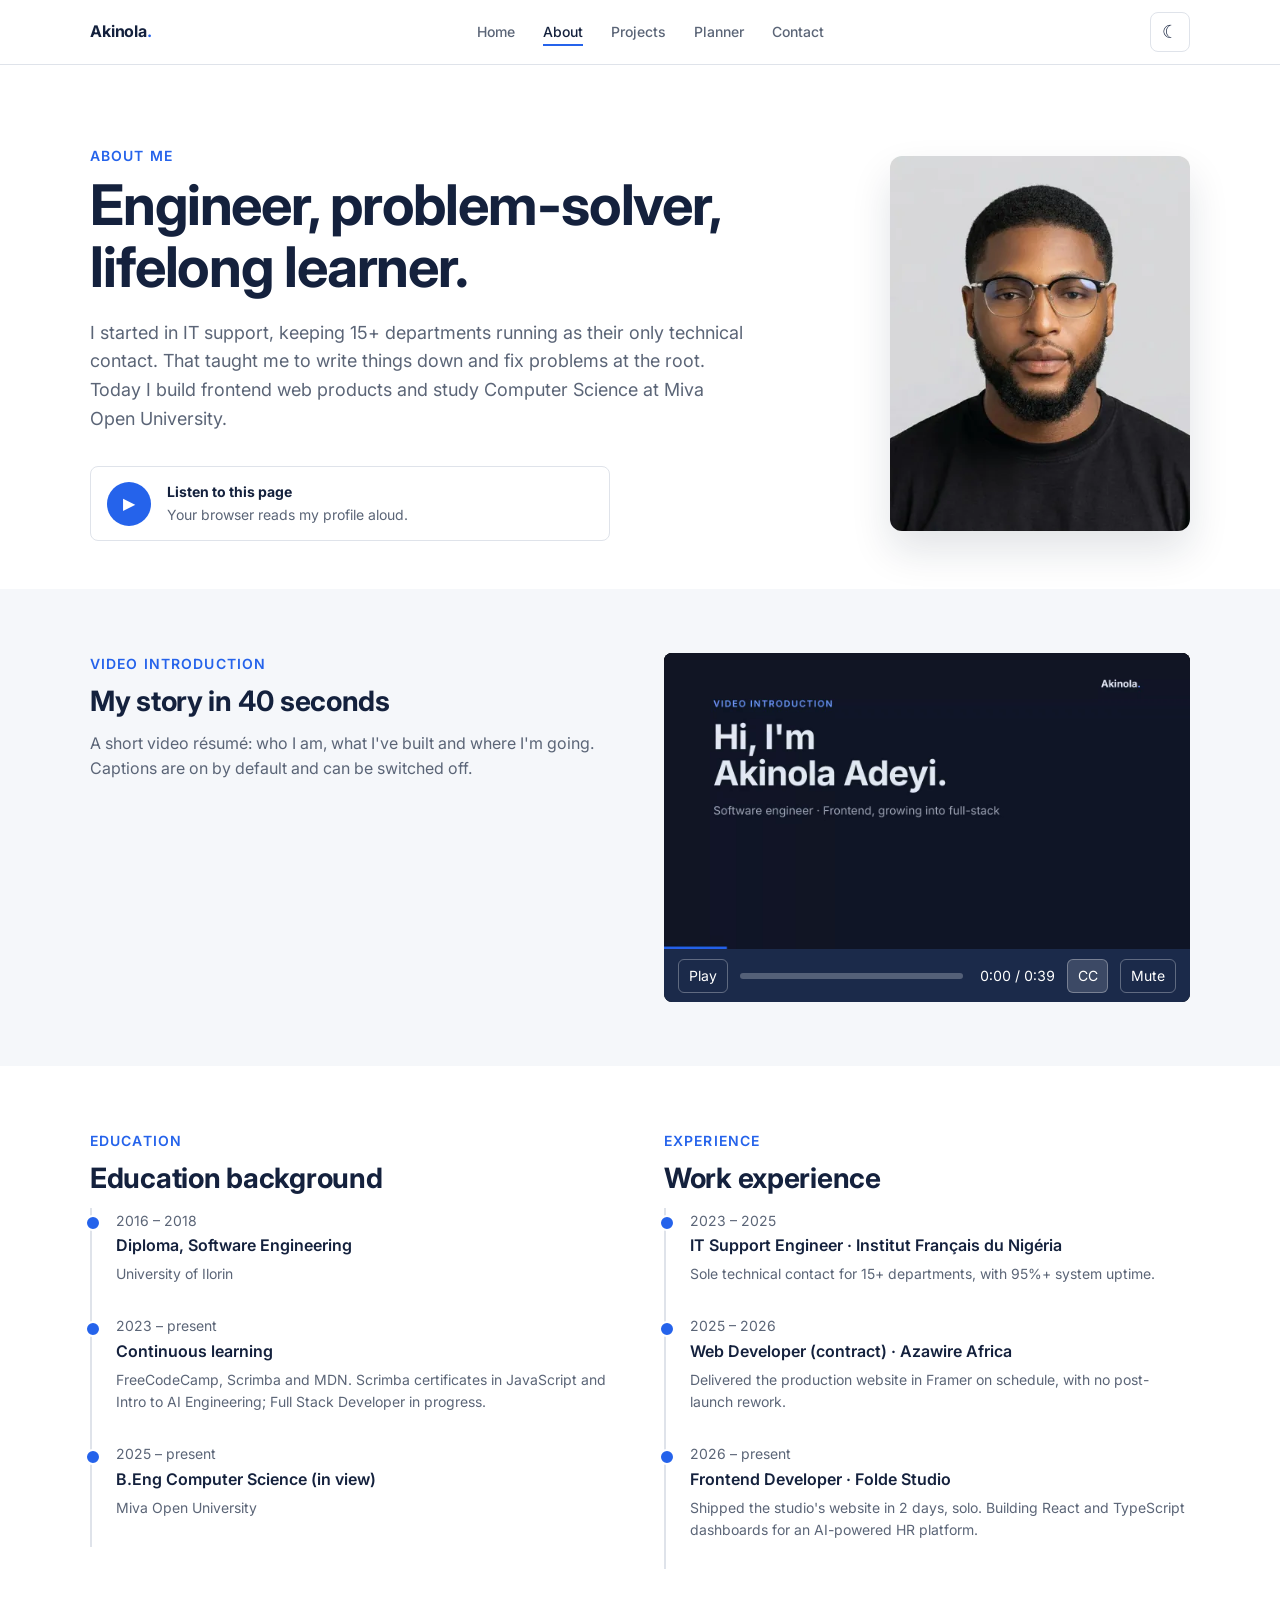
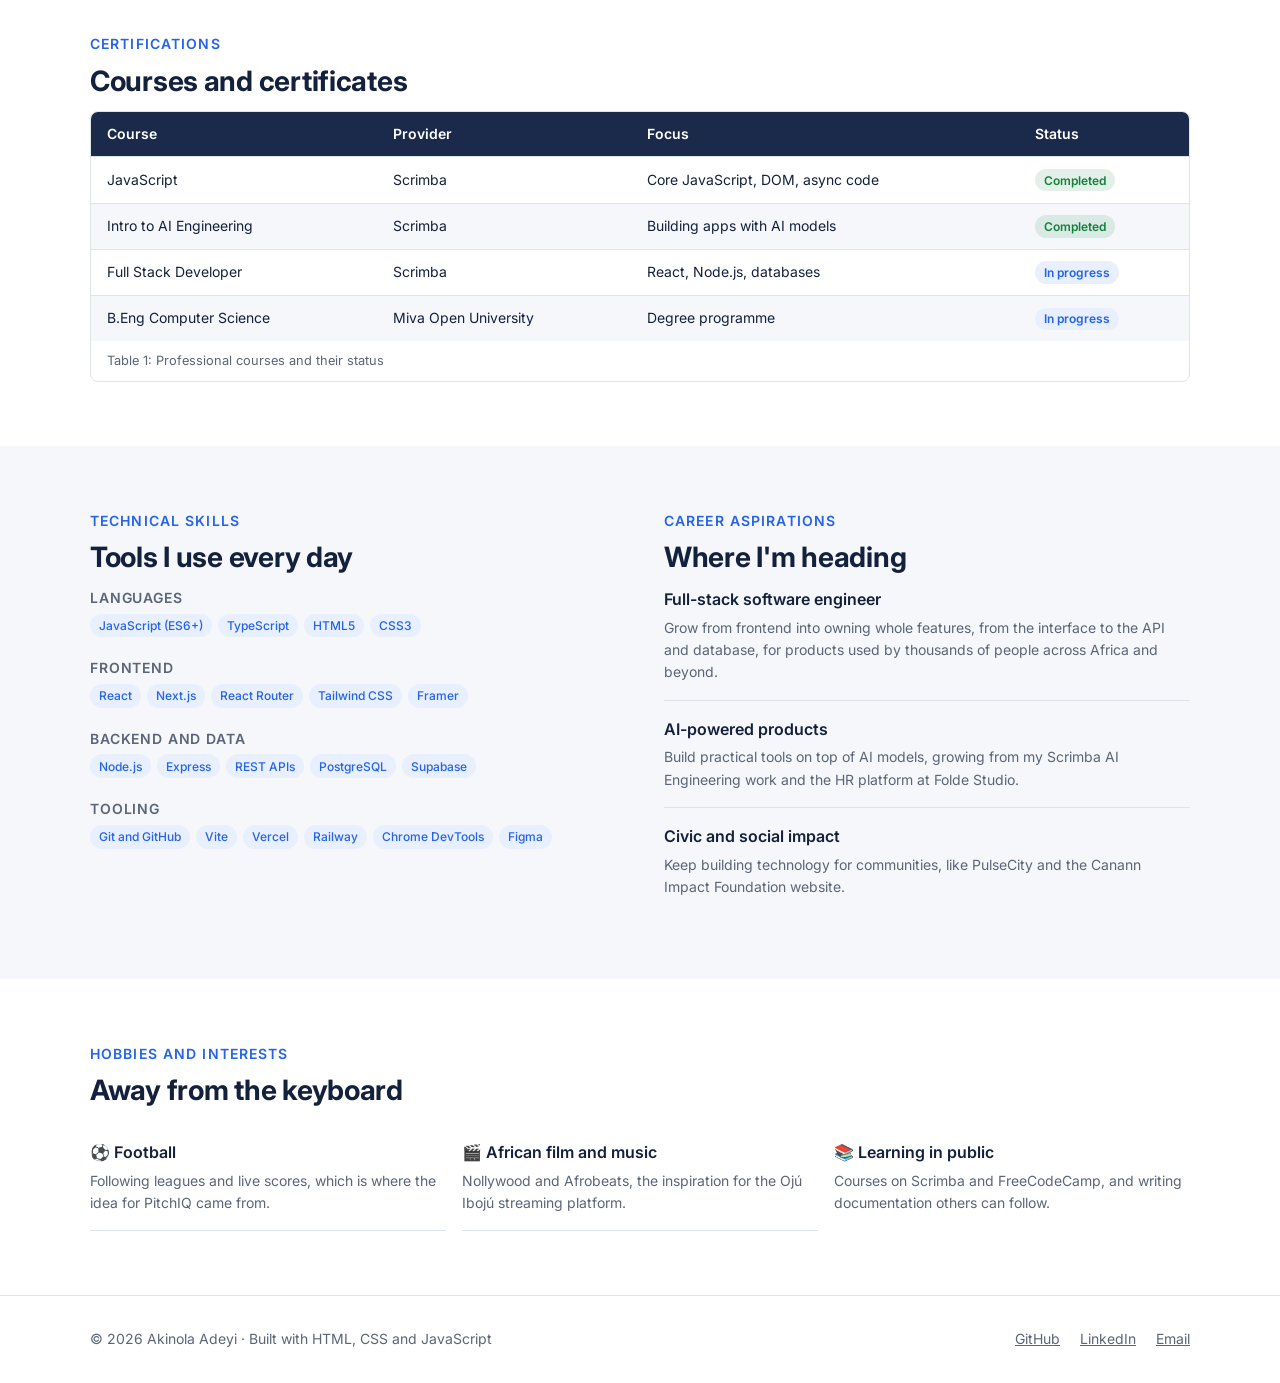
==== commit 612b2baa: "Update About headline" ====
--- a/about.html
+++ b/about.html
@@ -48,7 +48,7 @@
         <div class="hero-grid">
         <div class="hero-text">
         <p class="kicker">About me</p>
-        <h1>Engineer, documenter, lifelong learner.</h1>
+        <h1>Engineer, problem-solver, lifelong learner.</h1>
         <p class="lead">I started in IT support, keeping 15+ departments running as their only technical contact. That taught me to write things down and fix problems at the root. Today I build frontend web products and study Computer Science at Miva Open University.</p>
         <div class="listen">
           <button class="play-btn" id="bio-btn" type="button" aria-pressed="false" aria-label="Listen to this page">▶</button>
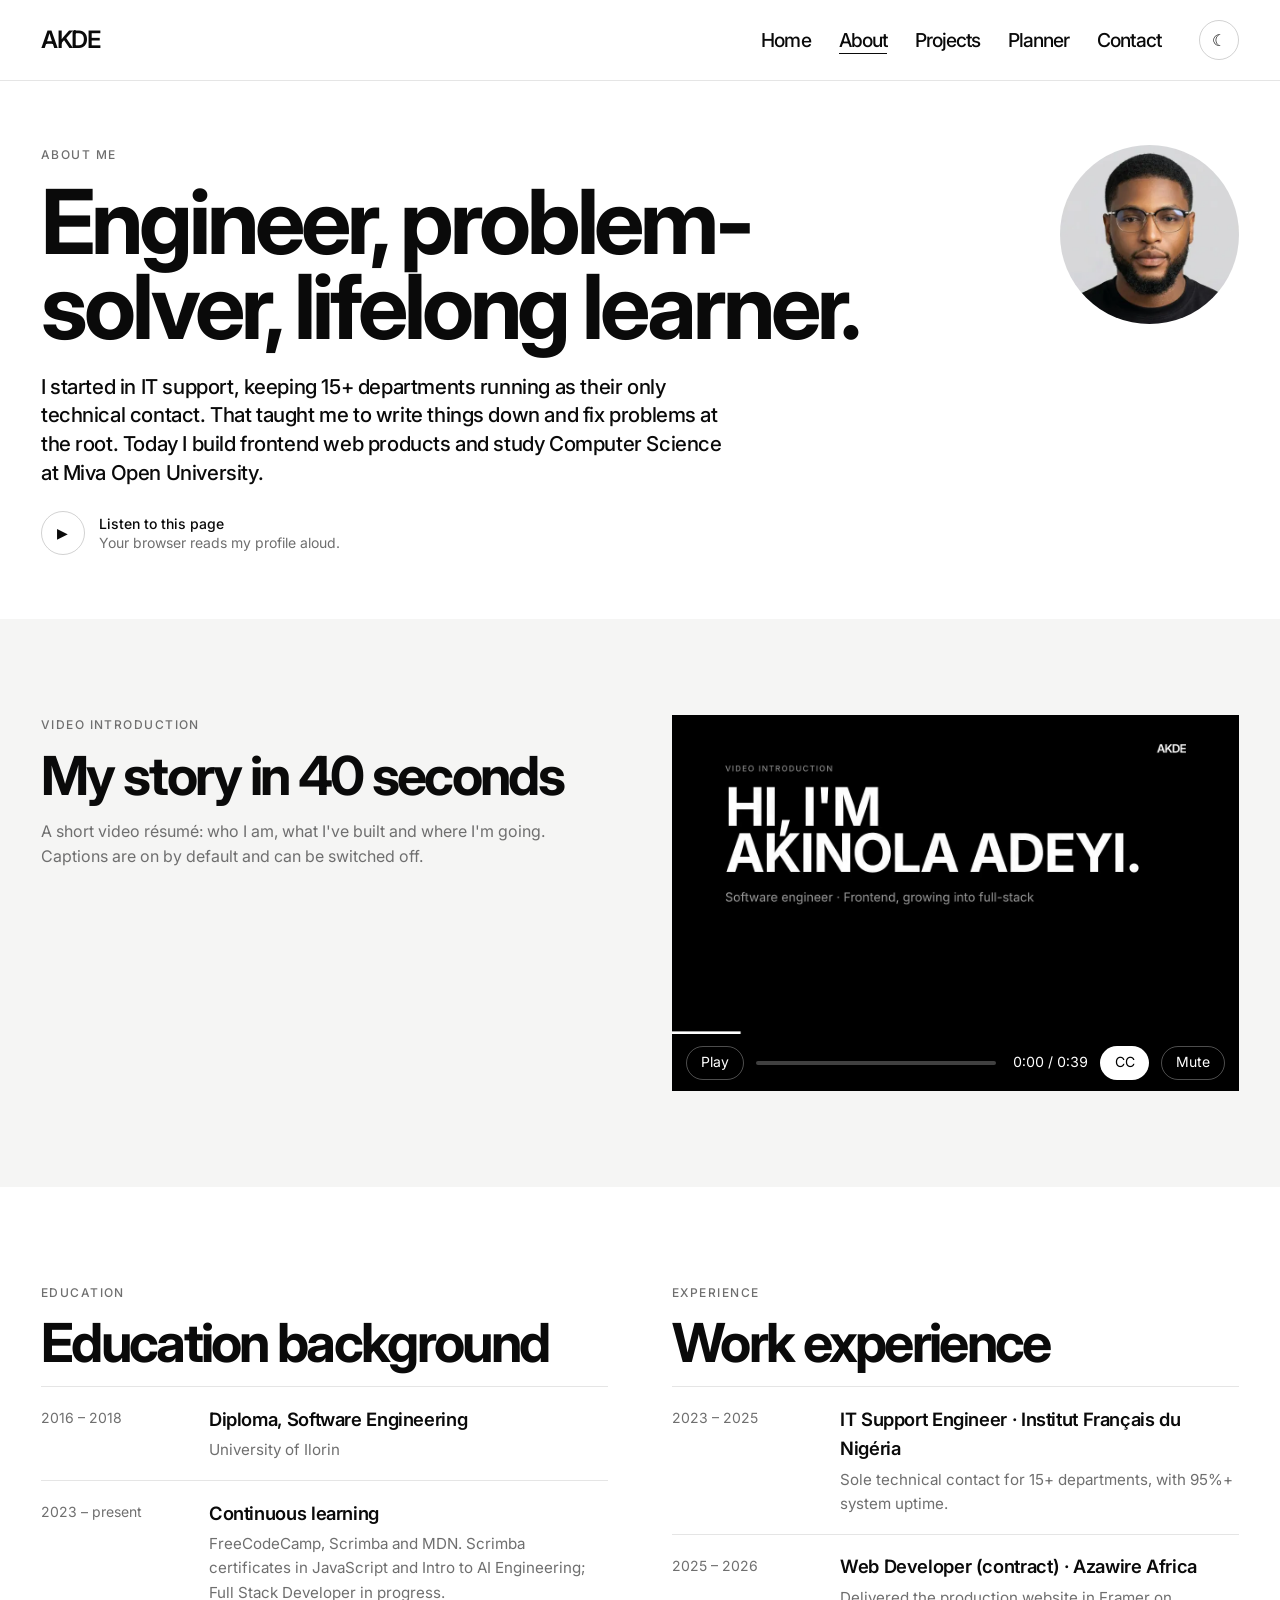
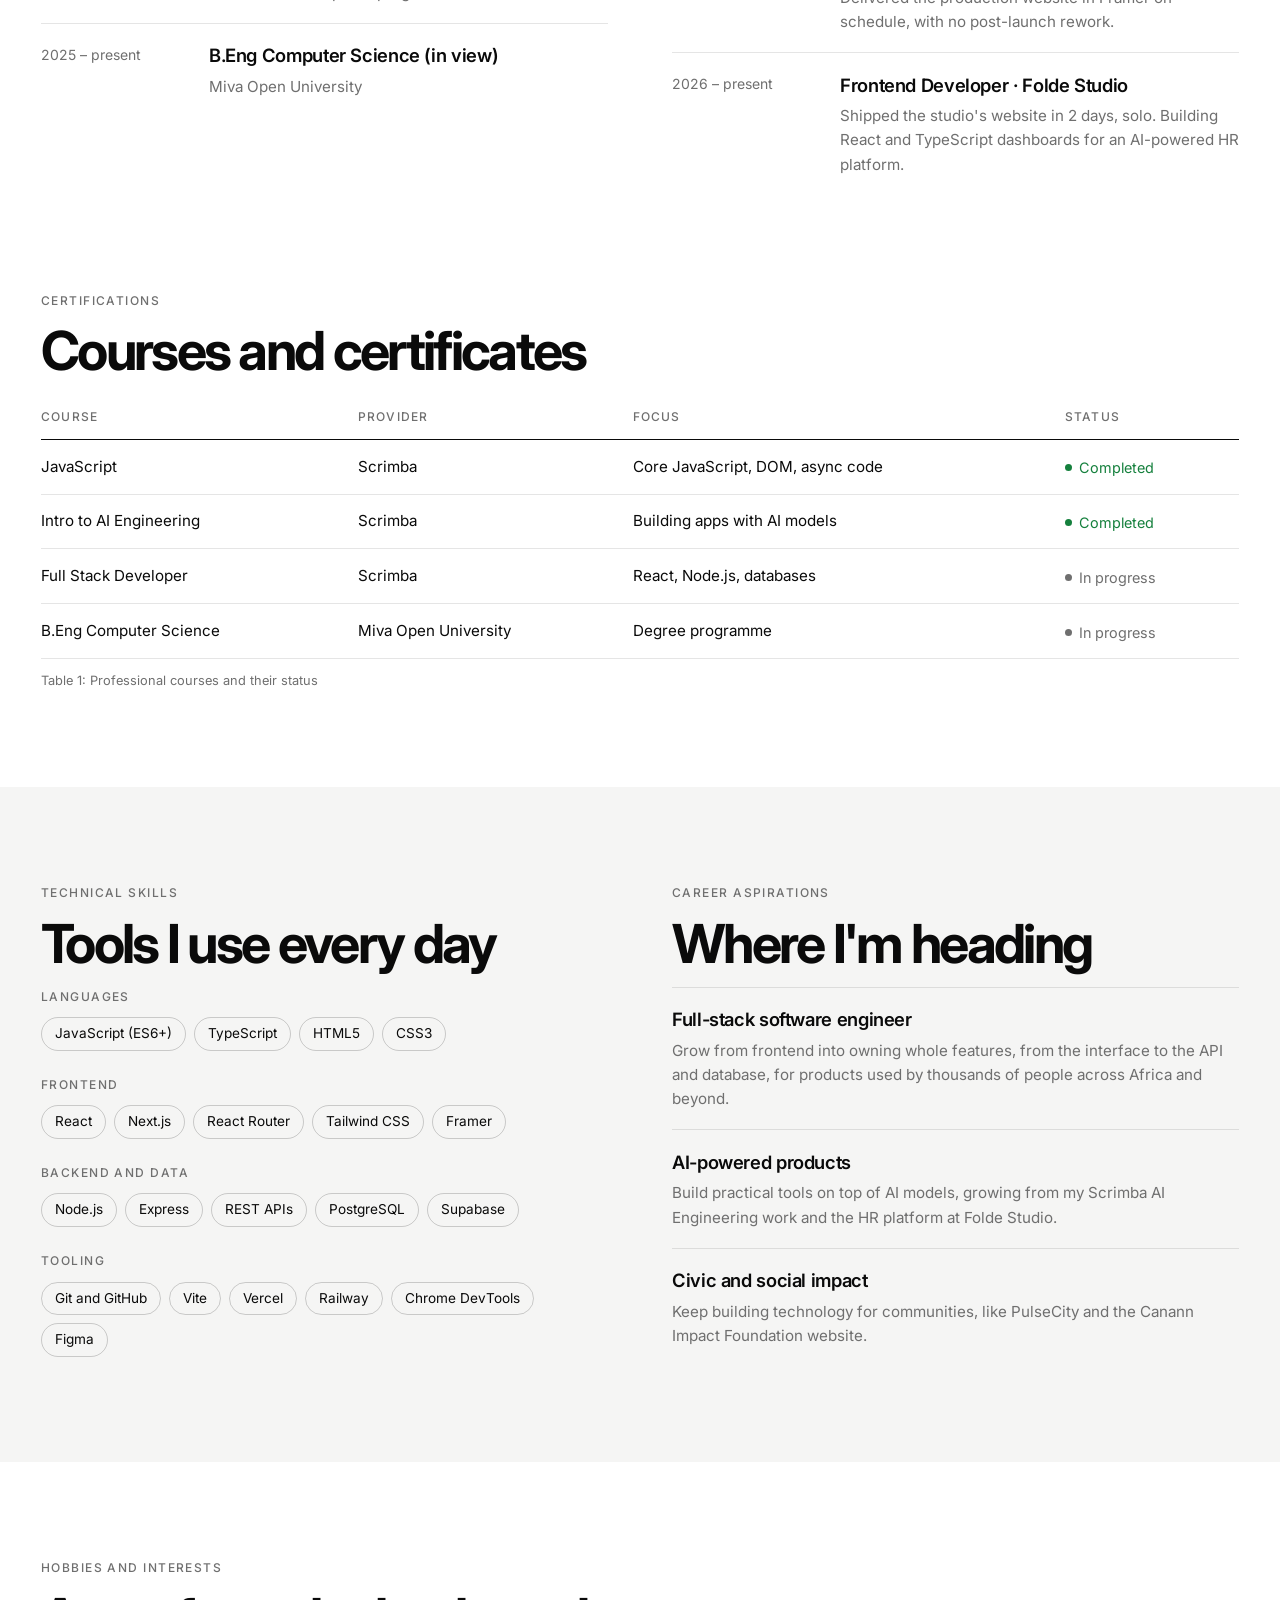
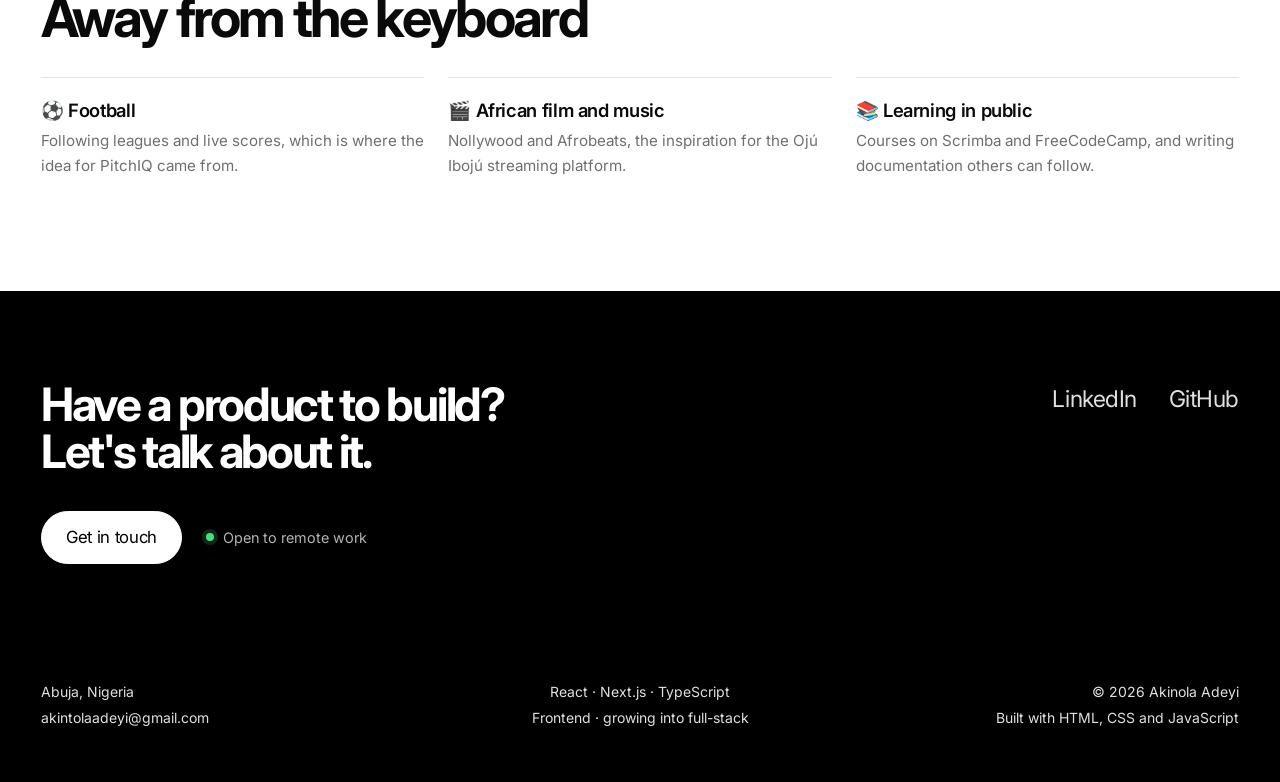
==== commit c74c3bf9: "Redesign to match my personal portfolio style" ====
--- a/about.html
+++ b/about.html
@@ -26,7 +26,7 @@
   <header class="site-header">
     <div class="container">
       <nav class="nav" aria-label="Main">
-        <a class="logo" href="index.html">Akinola<span>.</span></a>
+        <a class="logo" href="index.html" aria-label="Akinola Adeyi, home">AKDE</a>
         <ul class="nav-links" id="nav-links">
           <li><a href="index.html">Home</a></li>
           <li><a href="about.html" class="active" aria-current="page">About</a></li>
@@ -174,13 +174,25 @@
   </main>
 
   <footer class="site-footer">
-    <div class="container footer-inner">
-      <p>© <span id="year">2026</span> Akinola Adeyi · Built with HTML, CSS and JavaScript</p>
-      <ul>
-        <li><a href="https://github.com/akintolaadeyi-gif" target="_blank" rel="noopener">GitHub</a></li>
-        <li><a href="https://linkedin.com/in/akinola-adeyi" target="_blank" rel="noopener">LinkedIn</a></li>
-        <li><a href="mailto:akintolaadeyi@gmail.com">Email</a></li>
-      </ul>
+    <div class="container">
+      <div class="footer-cta">
+        <div>
+          <h2>Have a product to build?<br>Let's talk about it.</h2>
+          <div class="footer-actions">
+            <a class="pill-btn" href="contact.html">Get in touch</a>
+            <span class="availability">Open to remote work</span>
+          </div>
+        </div>
+        <ul class="footer-social">
+          <li><a href="https://linkedin.com/in/akinola-adeyi" target="_blank" rel="noopener">LinkedIn</a></li>
+          <li><a href="https://github.com/akintolaadeyi-gif" target="_blank" rel="noopener">GitHub</a></li>
+        </ul>
+      </div>
+      <div class="footer-inner">
+        <p>Abuja, Nigeria<br><a href="mailto:akintolaadeyi@gmail.com">akintolaadeyi@gmail.com</a></p>
+        <p class="mid">React · Next.js · TypeScript<br>Frontend · growing into full-stack</p>
+        <p class="end">© <span id="year">2026</span> Akinola Adeyi<br>Built with HTML, CSS and JavaScript</p>
+      </div>
     </div>
   </footer>
 
--- a/css/style.css
+++ b/css/style.css
@@ -1,74 +1,77 @@
 /* =========================================================
    Akinola Adeyi — Portfolio stylesheet
-   One stylesheet for every page. Colours, sizes and spacing
-   are stored as CSS custom properties (variables) at the top,
-   so the dark theme only has to swap the variables.
+   Same visual language as my personal site (akintolaadeyi.vercel.app):
+   black on white, Inter, very large tight headings, hairline rules,
+   pill buttons and a black footer.
+   One stylesheet for every page. Colours, sizes and spacing are
+   CSS custom properties, so the dark theme only swaps variables.
    ========================================================= */
 
 :root {
-  /* Colour: navy for structure, one accent, neutrals for text */
+  /* Colour: ink on white, one grey for secondary text, hairline rules */
   --bg: #ffffff;
-  --surface: #f5f7fa;
-  --text: #14213d;
-  --muted: #5b6577;
-  --line: #dfe3ea;
-  --navy: #1b2a4a;
-  --accent: #2563eb;
-  --accent-soft: #e8efff;
+  --surface: #f5f5f4;
+  --text: #0a0a0a;
+  --muted: #6f6f6f;
+  --line: rgba(0, 0, 0, 0.1);
+  --line-strong: rgba(0, 0, 0, 0.18);
+  --invert-bg: #000000;
+  --invert-text: rgba(255, 255, 255, 0.88);
   --success: #15803d;
-  --danger: #b91c1c;
-
-  /* Type scale: four sizes only */
+  --danger: #c2271d;
+  --warn: #b45309;
+
+  /* Type scale */
   --fs-small: 0.875rem;
   --fs-body: 1rem;
-  --fs-h2: 1.75rem;
-  --fs-h1: clamp(2.25rem, 5vw, 3.5rem);
-
-  /* Spacing and layout */
-  --space: 1rem;
-  --max: 1100px;
-  --gutter: 1.25rem;
-  --radius: 8px;
+  --fs-h2: clamp(2rem, 4.2vw, 3.6rem);
+  --fs-h1: clamp(2.6rem, 7vw, 6rem);
+
+  /* Layout: full-width pages with a fluid side gutter */
+  --gutter: clamp(20px, 3.2vw, 64px);
+  --max: 1600px;
+  --nav-h: 80px;
+  --radius: 100px;  /* pills */
+  --ease: cubic-bezier(0.16, 1, 0.3, 1);
 }
 
 /* Dark theme: the toggle in main.js sets data-theme="dark" on <html> */
 [data-theme="dark"] {
-  --bg: #0f1625;
-  --surface: #172033;
-  --text: #e6eaf2;
-  --muted: #9aa5b8;
-  --line: #2a3550;
-  --navy: #0a1020;
-  --accent: #6b9bff;
-  --accent-soft: #1d2a48;
+  --bg: #0a0a0a;
+  --surface: #141414;
+  --text: #f2f2f2;
+  --muted: #9a9a9a;
+  --line: rgba(255, 255, 255, 0.12);
+  --line-strong: rgba(255, 255, 255, 0.24);
+  --invert-bg: #000000;
   --success: #4ade80;
   --danger: #f87171;
+  --warn: #fbbf24;
 }
 
 * { box-sizing: border-box; margin: 0; padding: 0; }
 
 html {
   scroll-behavior: smooth;
-  -webkit-text-size-adjust: 100%; /* stop phones enlarging text in landscape */
+  -webkit-text-size-adjust: 100%;
   text-size-adjust: 100%;
 }
 
 body {
-  font-family: "Inter", system-ui, -apple-system, "Segoe UI", Roboto, sans-serif;
+  font-family: "Inter", -apple-system, BlinkMacSystemFont, "Helvetica Neue", Arial, sans-serif;
   font-size: var(--fs-body);
   line-height: 1.6;
   color: var(--text);
   background: var(--bg);
   transition: background 0.2s, color 0.2s;
-  overflow-x: hidden; /* safety net: nothing can cause sideways scrolling */
-  overflow-wrap: break-word; /* long words, emails and links wrap instead of overflowing */
+  overflow-x: hidden;
+  overflow-wrap: break-word;
+  -webkit-font-smoothing: antialiased;
 }
 
 img, video { max-width: 100%; display: block; }
-a { color: var(--accent); }
-a:hover { text-decoration: none; }
-
-/* Width + padding instead of min(), so older phone browsers also get side margins */
+a { color: inherit; }
+
 .container {
   width: 100%;
   max-width: calc(var(--max) + 2 * var(--gutter));
@@ -76,292 +79,314 @@
   padding-left: var(--gutter); padding-right: var(--gutter);
 }
 
-/* Grid and flex children may shrink below their content width */
-.two-col > *, .grid-3 > *, .planner > *, .card-body, .task > div { min-width: 0; }
+.two-col > *, .grid-3 > *, .planner > *, .card-body, .task > div, .hero-bottom > * { min-width: 0; }
 
 .skip-link {
   position: absolute; left: -999px; top: 0;
-  background: var(--accent); color: #fff; padding: 0.5rem 1rem;
-}
-.skip-link:focus { left: 1rem; z-index: 100; }
-
-:focus-visible { outline: 2px solid var(--accent); outline-offset: 2px; }
+  background: var(--text); color: var(--bg); padding: 0.5rem 1rem;
+}
+.skip-link:focus { left: 1rem; z-index: 300; }
+:focus-visible { outline: 2px solid var(--text); outline-offset: 3px; }
 
 /* ---------- Header and navigation ---------- */
 .site-header {
-  position: sticky; top: 0; z-index: 50;
+  position: sticky; top: 0; z-index: 200;
   background: var(--bg);
   border-bottom: 1px solid var(--line);
 }
-.nav { display: flex; align-items: center; justify-content: space-between; height: 64px; }
-.logo { font-weight: 700; color: var(--text); text-decoration: none; letter-spacing: -0.01em; }
-.logo span { color: var(--accent); }
-
-.nav-links { display: flex; gap: 1.75rem; list-style: none; }
+.nav { display: flex; align-items: center; gap: clamp(24px, 3vw, 48px); height: var(--nav-h); }
+.logo { margin-right: auto; font-size: 1.5rem; font-weight: 600; letter-spacing: -0.06em; text-decoration: none; transition: opacity 0.2s; }
+.logo:hover { opacity: 0.45; }
+
+.nav-links { display: flex; align-items: center; gap: 28px; list-style: none; }
 .nav-links a {
-  color: var(--muted); text-decoration: none; font-size: var(--fs-small); font-weight: 500;
-  padding-block: 0.25rem; border-bottom: 2px solid transparent;
-}
-.nav-links a:hover, .nav-links a.active { color: var(--text); border-bottom-color: var(--accent); }
+  position: relative; text-decoration: none;
+  font-size: 1.2rem; font-weight: 500; letter-spacing: -0.05em;
+  transition: opacity 0.25s var(--ease);
+}
+/* Underline grows in under the active and hovered link */
+.nav-links a::after {
+  content: ""; position: absolute; left: 0; bottom: -2px;
+  height: 1px; width: 0; background: currentColor; transition: width 0.3s var(--ease);
+}
+.nav-links a.active::after, .nav-links a:hover::after { width: 100%; }
+/* Dim the other links while one is hovered */
+.nav-links:hover a:not(:hover) { opacity: 0.3; }
 
 .nav-actions { display: flex; align-items: center; gap: 0.5rem; }
 .icon-btn {
   width: 40px; height: 40px; display: grid; place-items: center;
   background: transparent; color: var(--text);
-  border: 1px solid var(--line); border-radius: var(--radius); cursor: pointer; font-size: 1.1rem;
-}
-.icon-btn:hover { background: var(--surface); }
+  border: 1px solid var(--line-strong); border-radius: 50%; cursor: pointer; font-size: 1rem;
+  transition: background 0.2s, color 0.2s;
+}
+.icon-btn:hover { background: var(--text); color: var(--bg); }
 .menu-toggle { display: none; }
 
-/* ---------- Generic sections ---------- */
-section { padding-block: 4rem; }
+/* ---------- Shared section styles ---------- */
+section { padding-block: clamp(56px, 8vw, 96px); }
+section.flush-top { padding-top: 0; }
+.rule-top { border-top: 1px solid var(--line); padding-top: clamp(56px, 8vw, 96px); }
 .section-alt { background: var(--surface); }
 
+/* Small uppercase label above a heading, like "HOW I WORK" */
 .kicker {
-  font-size: var(--fs-small); font-weight: 600; color: var(--accent);
-  text-transform: uppercase; letter-spacing: 0.08em; margin-bottom: 0.5rem;
-}
-h1 { font-size: var(--fs-h1); line-height: 1.1; letter-spacing: -0.02em; }
-h2 { font-size: var(--fs-h2); line-height: 1.25; letter-spacing: -0.01em; margin-bottom: 0.75rem; }
-h3 { font-size: var(--fs-body); font-weight: 600; margin-bottom: 0.25rem; }
-.lead { font-size: 1.125rem; color: var(--muted); max-width: 60ch; }
+  font-size: 0.75rem; font-weight: 500; color: var(--muted);
+  text-transform: uppercase; letter-spacing: 0.12em; margin-bottom: 0.9rem;
+}
+h1 { font-size: var(--fs-h1); font-weight: 700; line-height: 0.95; letter-spacing: -0.045em; }
+h2 { font-size: var(--fs-h2); font-weight: 700; line-height: 1; letter-spacing: -0.05em; margin-bottom: 1rem; }
+h3 { font-size: 1.15rem; font-weight: 600; letter-spacing: -0.02em; margin-bottom: 0.25rem; }
+.lead { font-size: clamp(1.1rem, 1.6vw, 1.45rem); font-weight: 500; letter-spacing: -0.02em; line-height: 1.4; color: var(--text); max-width: 34em; }
 .muted { color: var(--muted); }
 .small { font-size: var(--fs-small); }
-.section-head { margin-bottom: 2rem; max-width: 65ch; }
-
-/* ---------- Buttons ---------- */
-.btn {
-  display: inline-flex; align-items: center; gap: 0.5rem;
-  padding: 0.7rem 1.2rem; border-radius: var(--radius);
-  font: inherit; font-weight: 600; font-size: var(--fs-small);
-  text-decoration: none; cursor: pointer; border: 1px solid transparent;
-}
-.btn-primary { background: var(--accent); color: #fff; }
-.btn-primary:hover { filter: brightness(1.08); }
-.btn-ghost { background: transparent; color: var(--text); border-color: var(--line); }
-.btn-ghost:hover { background: var(--surface); }
+.section-head { margin-bottom: 2rem; max-width: 60ch; }
+
+/* Section header row: lowercase label with a full stop, and a pill link on the right */
+.section-header {
+  display: flex; align-items: baseline; justify-content: space-between; gap: 1rem; flex-wrap: wrap;
+  border-top: 1px solid var(--line); padding-top: 40px; margin-bottom: clamp(18px, 3vw, 32px);
+}
+.section-label { font-size: clamp(1.8rem, 3vw, 2.35rem); font-weight: 500; letter-spacing: -0.01em; line-height: 1.1; margin: 0; }
+
+/* ---------- Buttons: pills ---------- */
+.btn, .pill-btn {
+  display: inline-flex; align-items: center; justify-content: center; gap: 0.5rem;
+  padding: 12px 24px; border-radius: var(--radius);
+  font: inherit; font-size: 1.05rem; font-weight: 400; letter-spacing: -0.02em; white-space: nowrap;
+  text-decoration: none; cursor: pointer;
+  border: 1px solid var(--line-strong); background: transparent; color: var(--text);
+  transition: background 0.22s, color 0.22s, border-color 0.22s;
+}
+.btn:hover, .pill-btn:hover { background: var(--text); color: var(--bg); border-color: var(--text); }
+.btn-primary { background: var(--text); color: var(--bg); border-color: var(--text); }
+.btn-primary:hover { background: transparent; color: var(--text); }
 .btn-row { display: flex; flex-wrap: wrap; gap: 0.75rem; margin-top: 2rem; }
 
 /* ---------- Hero ---------- */
-.hero { padding-block: 5rem 3rem; }
-.hero h1 { max-width: 18ch; margin-bottom: 1.25rem; }
+.hero { padding-block: clamp(32px, 5vw, 64px) clamp(40px, 5vw, 72px); }
+.hero h1 { max-width: 16ch; margin-bottom: 1.5rem; }
 .hero .lead { margin-bottom: 0; }
 
-.stats {
-  display: grid; grid-template-columns: repeat(4, 1fr);
-  border-top: 1px solid var(--line); margin-top: 3rem;
-}
+/* Home hero: giant name on the left, round photo on the right */
+.hero-top { display: flex; align-items: flex-start; justify-content: space-between; gap: 16px; }
+.hero .hero-name {
+  font-size: clamp(3.2rem, 11.7vw, 10.5rem); font-weight: 700; line-height: 0.87;
+  letter-spacing: -0.03em; text-transform: uppercase; max-width: none; margin: 0;
+}
+.hero-name span { display: block; }
+.portrait { flex-shrink: 0; display: block; width: clamp(150px, 16vw, 300px); }
+.portrait img { width: 100%; height: auto; aspect-ratio: 1; object-fit: cover; object-position: center 20%; border-radius: 50%; transition: transform 0.4s var(--ease); }
+.portrait img:hover { transform: scale(1.06); }
+
+.hero-bottom { display: grid; grid-template-columns: 1fr minmax(0, 600px); gap: 24px 48px; align-items: end; margin-top: clamp(48px, 9vw, 160px); }
+.hero-cta { display: inline-flex; align-items: center; gap: 10px; font-size: clamp(1.5rem, 2.2vw, 2rem); letter-spacing: -0.03em; text-decoration: none; }
+.hero-cta .arrow { display: grid; place-items: center; width: 30px; height: 30px; border: 1px solid var(--line-strong); border-radius: 50%; font-size: 0.8rem; transition: transform 0.3s var(--ease), background 0.2s, color 0.2s; }
+.hero-cta:hover .arrow { transform: rotate(45deg); background: var(--text); color: var(--bg); }
+.hero-role { font-size: 1.35rem; font-weight: 600; letter-spacing: -0.04em; margin-bottom: 0.6rem; }
+.hero-bio { font-size: clamp(1.05rem, 1.5vw, 1.3rem); line-height: 1.45; letter-spacing: -0.02em; color: var(--muted); text-indent: 2em; }
+
+/* Inner-page hero with a smaller round photo */
+.hero-grid { display: grid; grid-template-columns: minmax(0, 1fr) auto; gap: 3rem; align-items: start; }
+.portrait-sm { width: clamp(140px, 14vw, 240px); }
+
+/* Key numbers */
+.stats { display: grid; grid-template-columns: repeat(4, 1fr); border-top: 1px solid var(--line); margin-top: clamp(40px, 5vw, 64px); }
 .stat { padding: 1.25rem 1rem 0 0; }
-.stat strong { display: block; font-size: var(--fs-h2); line-height: 1.2; color: var(--text); }
+.stat strong { display: block; font-size: clamp(1.8rem, 3vw, 2.6rem); font-weight: 700; letter-spacing: -0.05em; line-height: 1.1; }
 .stat > span { font-size: var(--fs-small); color: var(--muted); }
 
-/* Hero with portrait: text on the left, photo on the right */
-.hero-grid { display: grid; grid-template-columns: minmax(0, 1fr) 360px; gap: 3rem; align-items: center; }
-.portrait { display: block; }
-.portrait img {
-  width: 100%; height: auto; aspect-ratio: 4 / 5; object-fit: cover;
-  border-radius: 12px; background: var(--surface);
-  box-shadow: 0 20px 40px rgba(20, 33, 61, 0.12);
-}
-.portrait-sm { max-width: 300px; justify-self: end; }
-
-/* Audio welcome strip */
-.listen {
-  display: flex; align-items: center; gap: 1rem; margin-top: 2rem;
-  padding: 0.9rem 1rem; border: 1px solid var(--line); border-radius: var(--radius);
-  max-width: 520px;
-}
-.listen p { font-size: var(--fs-small); color: var(--muted); }
-.listen strong { color: var(--text); display: block; }
+/* Audio "listen" control */
+.listen { display: flex; align-items: center; gap: 0.9rem; margin-top: 1.5rem; max-width: 460px; }
+.listen p { font-size: var(--fs-small); color: var(--muted); line-height: 1.4; }
+.listen strong { color: var(--text); display: block; font-weight: 500; }
 .play-btn {
   flex: none; width: 44px; height: 44px; border-radius: 50%;
-  border: none; background: var(--accent); color: #fff; cursor: pointer; font-size: 1rem;
-}
-.play-btn[aria-pressed="true"] { background: var(--navy); }
-
-/* ---------- Tech-stack marquee ---------- */
+  border: 1px solid var(--line-strong); background: transparent; color: var(--text); cursor: pointer; font-size: 0.9rem;
+  transition: background 0.2s, color 0.2s;
+}
+.play-btn:hover, .play-btn[aria-pressed="true"] { background: var(--text); color: var(--bg); border-color: var(--text); }
+
+/* ---------- Tech-stack marquee: a moving row of outline pills ---------- */
 .marquee {
-  padding-block: 1.25rem;
-  border-top: 1px solid var(--line);
-  border-bottom: 1px solid var(--line);
-  overflow: hidden;
-  /* Fade the strip out at both edges */
-  -webkit-mask-image: linear-gradient(to right, transparent, #000 10%, #000 90%, transparent);
-  mask-image: linear-gradient(to right, transparent, #000 10%, #000 90%, transparent);
-}
-.marquee-track {
-  display: flex;
-  width: max-content;
-  animation: marquee-scroll 45s linear infinite;
-}
+  padding-block: 1.5rem; overflow: hidden;
+  -webkit-mask-image: linear-gradient(to right, transparent, #000 8%, #000 92%, transparent);
+  mask-image: linear-gradient(to right, transparent, #000 8%, #000 92%, transparent);
+}
+.marquee-track { display: flex; width: max-content; animation: marquee-scroll 45s linear infinite; }
 .marquee:hover .marquee-track { animation-play-state: paused; }
-.marquee-list { display: flex; list-style: none; flex-shrink: 0; }
+.marquee-list { display: flex; gap: 10px; padding-right: 10px; list-style: none; flex-shrink: 0; }
 .marquee-list li {
-  display: flex; align-items: center;
-  padding-inline: 1.5rem;
-  font-size: var(--fs-body); font-weight: 600; color: var(--muted);
-  white-space: nowrap;
-}
-.marquee-list li::after { content: "·"; margin-left: 3rem; color: var(--muted); opacity: 0.5; font-weight: 700; }
+  padding: 8px 18px; border: 1px solid var(--line-strong); border-radius: var(--radius);
+  font-size: 1rem; white-space: nowrap;
+}
 /* The track holds two identical lists, so moving it left by half loops seamlessly */
-@keyframes marquee-scroll {
-  from { transform: translateX(0); }
-  to { transform: translateX(-50%); }
-}
+@keyframes marquee-scroll { from { transform: translateX(0); } to { transform: translateX(-50%); } }
 @media (prefers-reduced-motion: reduce) {
-  .marquee-track { animation: none; }
+  .marquee-track { animation: none; width: 100%; }
   .marquee { -webkit-mask-image: none; mask-image: none; }
-  .marquee-track { width: 100%; }
-  .marquee-list { flex-shrink: 1; width: 100%; flex-wrap: wrap; justify-content: center; row-gap: 0.5rem; }
-  .marquee-list[aria-hidden="true"] { display: none; } /* no copy needed when it doesn't move */
-}
-
-/* ---------- Cards (projects) ---------- */
-.grid-3 { display: grid; grid-template-columns: repeat(3, 1fr); gap: 1.5rem; }
-.card {
-  display: flex; flex-direction: column;
-  background: var(--bg); border: 1px solid var(--line); border-radius: var(--radius);
-  overflow: hidden; transition: transform 0.2s, box-shadow 0.2s;
-}
-@media (hover: hover) {
-  .card:hover { transform: translateY(-3px); box-shadow: 0 8px 24px rgba(20, 33, 61, 0.08); }
-}
-.card img { aspect-ratio: 16 / 10; object-fit: cover; width: 100%; height: auto; border-bottom: 1px solid var(--line); }
-.card-body { padding: 1.25rem; display: flex; flex-direction: column; gap: 0.6rem; flex: 1; }
-.card-body p { font-size: var(--fs-small); color: var(--muted); }
+  .marquee-list { flex-shrink: 1; width: 100%; flex-wrap: wrap; justify-content: center; row-gap: 10px; }
+  .marquee-list[aria-hidden="true"] { display: none; }
+}
+
+/* ---------- Home: selected work tiles (2 × 2) ---------- */
+.work-grid { display: grid; grid-template-columns: 1fr 1fr; gap: 3px; }
+.work-item { position: relative; display: block; overflow: hidden; aspect-ratio: 5 / 4; background: var(--surface); color: #fff; text-decoration: none; }
+.work-item img { position: absolute; inset: 0; width: 100%; height: 100%; object-fit: cover; transition: transform 0.7s var(--ease); }
+.work-item:hover img { transform: scale(1.04); }
+.work-overlay { position: absolute; left: 0; right: 0; bottom: 0; padding: clamp(14px, 2vw, 22px); background: linear-gradient(to top, rgba(0,0,0,0.6), transparent); }
+.work-title { display: block; font-size: clamp(1rem, 1.4vw, 1.15rem); font-weight: 500; }
+.work-meta { display: block; font-size: 0.85rem; opacity: 0.75; }
+
+/* ---------- Projects page: cards ---------- */
+.grid-3 { display: grid; grid-template-columns: repeat(3, 1fr); gap: clamp(28px, 3vw, 40px) clamp(16px, 2vw, 24px); }
+.card { display: flex; flex-direction: column; }
+.card-img { overflow: hidden; aspect-ratio: 5 / 4; background: var(--surface); }
+.card-img img { width: 100%; height: 100%; object-fit: cover; transition: transform 0.7s var(--ease); }
+.card:hover .card-img img { transform: scale(1.04); }
+.card-body { padding-top: 1rem; display: flex; flex-direction: column; gap: 0.6rem; flex: 1; }
+.card-body h3 { font-size: 1.4rem; letter-spacing: -0.04em; }
+.card-body p { font-size: 0.95rem; color: var(--muted); }
 .card-meta { font-size: var(--fs-small); color: var(--muted); }
-.tags { display: flex; flex-wrap: wrap; gap: 0.4rem; list-style: none; }
-.tags li {
-  font-size: 0.75rem; padding: 0.15rem 0.55rem; border-radius: 999px;
-  background: var(--accent-soft); color: var(--accent); font-weight: 500;
-}
-.card-links { display: flex; gap: 1rem; margin-top: auto; padding-top: 0.5rem; font-size: var(--fs-small); font-weight: 600; }
-
-/* Project filter buttons */
+.tags { display: flex; flex-wrap: wrap; gap: 8px; list-style: none; }
+.tags li { font-size: 0.85rem; padding: 5px 13px; border: 1px solid var(--line-strong); border-radius: var(--radius); }
+.card-links { display: flex; gap: 1.25rem; margin-top: auto; padding-top: 0.5rem; font-size: 0.95rem; font-weight: 500; }
+.card-links a { text-decoration: none; border-bottom: 1px solid currentColor; }
+
+/* Filter pills */
 .filters { display: flex; flex-wrap: wrap; gap: 0.5rem; margin-bottom: 2rem; }
 .filter-btn {
-  font: inherit; font-size: var(--fs-small); font-weight: 500;
-  padding: 0.45rem 0.9rem; border-radius: 999px; cursor: pointer;
-  background: transparent; color: var(--muted); border: 1px solid var(--line);
-}
+  font: inherit; font-size: 0.95rem; padding: 8px 18px; border-radius: var(--radius); cursor: pointer;
+  background: transparent; color: var(--text); border: 1px solid var(--line-strong); transition: background 0.2s, color 0.2s;
+}
+.filter-btn:hover { border-color: var(--text); }
 .filter-btn.active { background: var(--text); color: var(--bg); border-color: var(--text); }
-.result-count { font-size: var(--fs-small); color: var(--muted); margin-bottom: 1rem; }
+.result-count { font-size: var(--fs-small); color: var(--muted); margin-bottom: 1.25rem; }
+
+/* ---------- Home: "how I work" and "about." ---------- */
+.two-col { display: grid; grid-template-columns: 1fr 1fr; gap: clamp(32px, 5vw, 80px); align-items: start; }
+.prose p { font-size: clamp(1.05rem, 1.4vw, 1.3rem); line-height: 1.5; letter-spacing: -0.01em; margin-bottom: 1.2rem; }
+.statement { font-size: clamp(1.45rem, 2.2vw, 2.4rem); font-weight: 500; line-height: 1.2; letter-spacing: -0.03em; max-width: 32em; }
 
 /* ---------- About page ---------- */
-.two-col { display: grid; grid-template-columns: 1fr 1fr; gap: 3rem; align-items: start; }
-.timeline { list-style: none; border-left: 2px solid var(--line); padding-left: 1.5rem; }
-.timeline li { position: relative; padding-bottom: 1.75rem; }
-.timeline li::before {
-  content: ""; position: absolute; left: calc(-1.5rem - 7px); top: 0.45rem;
-  width: 12px; height: 12px; border-radius: 50%; background: var(--accent); border: 2px solid var(--bg);
-}
-.timeline .when { font-size: var(--fs-small); color: var(--muted); }
-.timeline p { font-size: var(--fs-small); color: var(--muted); margin-top: 0.25rem; }
-
-.skill-groups { display: grid; gap: 1.25rem; }
-.skill-group h3 { font-size: var(--fs-small); color: var(--muted); text-transform: uppercase; letter-spacing: 0.06em; }
-
-.plain-list { list-style: none; display: grid; gap: 1rem; }
-.plain-list li { padding-bottom: 1rem; border-bottom: 1px solid var(--line); }
-.plain-list li:last-child { border-bottom: none; }
-.plain-list p { font-size: var(--fs-small); color: var(--muted); }
+.timeline { list-style: none; }
+.timeline li { display: grid; grid-template-columns: 9.5rem 1fr; gap: 0 1rem; padding: 1.1rem 0; border-top: 1px solid var(--line); }
+.timeline li > *:not(.when) { grid-column: 2; }
+.timeline .when { grid-row: 1 / span 2; font-size: var(--fs-small); color: var(--muted); padding-top: 0.15rem; }
+.timeline p { font-size: 0.95rem; color: var(--muted); }
+
+.skill-groups { display: grid; gap: 1.5rem; }
+.skill-group h3 { font-size: 0.75rem; font-weight: 500; color: var(--muted); text-transform: uppercase; letter-spacing: 0.12em; margin-bottom: 0.7rem; }
+
+.plain-list { list-style: none; display: grid; }
+.plain-list li { padding: 1.1rem 0; border-top: 1px solid var(--line); }
+.plain-list p { font-size: 0.95rem; color: var(--muted); }
 
 /* ---------- Data table (About: certifications) ---------- */
 .section-tight { padding-top: 0; }
-.table-wrap { overflow-x: auto; -webkit-overflow-scrolling: touch; border: 1px solid var(--line); border-radius: var(--radius); }
-.data-table { width: 100%; border-collapse: collapse; font-size: var(--fs-small); min-width: 520px; }
-.data-table caption { caption-side: bottom; text-align: left; padding: 0.6rem 1rem; color: var(--muted); font-size: 0.8rem; }
-.data-table th { text-align: left; background: var(--navy); color: #fff; font-weight: 600; padding: 0.7rem 1rem; }
-.data-table td { padding: 0.7rem 1rem; border-top: 1px solid var(--line); }
-.data-table tbody tr:nth-child(even) { background: var(--surface); }
-.status { display: inline-block; padding: 0.1rem 0.55rem; border-radius: 999px; font-size: 0.75rem; font-weight: 600; }
-.status.done { background: rgba(21, 128, 61, 0.12); color: var(--success); }
-.status.pending { background: var(--accent-soft); color: var(--accent); }
+.table-wrap { overflow-x: auto; -webkit-overflow-scrolling: touch; }
+.data-table { width: 100%; border-collapse: collapse; font-size: 0.95rem; min-width: 520px; }
+.data-table caption { caption-side: bottom; text-align: left; padding-top: 0.75rem; color: var(--muted); font-size: 0.8rem; }
+.data-table th { text-align: left; font-size: 0.75rem; font-weight: 500; text-transform: uppercase; letter-spacing: 0.1em; color: var(--muted); padding: 0.8rem 1rem 0.8rem 0; border-bottom: 1px solid var(--text); }
+.data-table td { padding: 0.9rem 1rem 0.9rem 0; border-bottom: 1px solid var(--line); }
+.status { display: inline-flex; align-items: center; gap: 0.45rem; font-size: 0.9rem; }
+.status::before { content: ""; width: 7px; height: 7px; border-radius: 50%; background: currentColor; }
+.status.done { color: var(--success); }
+.status.pending { color: var(--muted); }
 
 /* ---------- Custom video player ---------- */
-.player { border-radius: var(--radius); overflow: hidden; background: #000; position: relative; }
+.player { overflow: hidden; background: #000; position: relative; }
 .player video { width: 100%; aspect-ratio: 16 / 9; background: #000; }
-.player-bar {
-  display: flex; align-items: center; gap: 0.75rem;
-  padding: 0.6rem 0.9rem; background: var(--navy); color: #fff; font-size: var(--fs-small);
-}
+.player-bar { display: flex; align-items: center; gap: 0.75rem; padding: 0.7rem 0.9rem; background: #000; color: #fff; font-size: var(--fs-small); }
 .player-bar button {
   background: transparent; color: #fff; border: 1px solid rgba(255,255,255,0.3);
-  border-radius: 6px; padding: 0.3rem 0.6rem; font: inherit; cursor: pointer;
-}
-.player-bar button[aria-pressed="true"] { background: rgba(255,255,255,0.15); }
-.progress {
-  flex: 1; height: 6px; background: rgba(255,255,255,0.25); border-radius: 3px; cursor: pointer; position: relative;
-}
-.progress-fill { height: 100%; width: 0; background: #fff; border-radius: 3px; }
+  border-radius: var(--radius); padding: 0.3rem 0.85rem; font: inherit; cursor: pointer;
+}
+.player-bar button:hover, .player-bar button[aria-pressed="true"] { background: #fff; color: #000; }
+.progress { flex: 1; height: 4px; background: rgba(255,255,255,0.25); border-radius: 2px; cursor: pointer; position: relative; }
+.progress-fill { height: 100%; width: 0; background: #fff; border-radius: 2px; }
 .time { font-variant-numeric: tabular-nums; min-width: 80px; text-align: right; }
 
 /* ---------- Planner ---------- */
-.planner { display: grid; grid-template-columns: 340px 1fr; gap: 2.5rem; align-items: start; }
-.panel { border: 1px solid var(--line); border-radius: var(--radius); padding: 1.5rem; background: var(--bg); }
-
-.field { display: grid; gap: 0.35rem; margin-bottom: 1rem; }
-.field label { font-size: var(--fs-small); font-weight: 600; }
+.planner { display: grid; grid-template-columns: 360px 1fr; gap: clamp(28px, 4vw, 56px); align-items: start; }
+.panel { border-top: 1px solid var(--text); padding-top: 1.5rem; }
+.panel h2 { font-size: 1.6rem; }
+
+.field { display: grid; gap: 0.35rem; margin-bottom: 1.1rem; }
+.field label { font-size: 0.75rem; font-weight: 500; text-transform: uppercase; letter-spacing: 0.1em; color: var(--muted); }
 .field input, .field select, .field textarea {
   width: 100%; min-width: 0; max-width: 100%; display: block;
-  font: inherit; font-size: var(--fs-small); color: var(--text);
-  -webkit-appearance: none; appearance: none; min-height: 44px;
-  padding: 0.65rem 0.75rem; border: 1px solid var(--line); border-radius: 6px; background: var(--bg);
-}
+  font: inherit; font-size: 1rem; color: var(--text);
+  -webkit-appearance: none; appearance: none; min-height: 48px;
+  padding: 0.7rem 0; border: none; border-bottom: 1px solid var(--line-strong); border-radius: 0; background: transparent;
+  transition: border-color 0.2s;
+}
+.field input:focus, .field select:focus, .field textarea:focus { outline: none; border-bottom-color: var(--text); }
 .field textarea { min-height: 140px; resize: vertical; }
 .field select {
   background-image: linear-gradient(45deg, transparent 50%, var(--muted) 50%), linear-gradient(135deg, var(--muted) 50%, transparent 50%);
-  background-position: calc(100% - 18px) 50%, calc(100% - 13px) 50%;
-  background-size: 5px 5px; background-repeat: no-repeat; padding-right: 2.25rem;
-}
+  background-position: calc(100% - 10px) 50%, calc(100% - 5px) 50%;
+  background-size: 5px 5px; background-repeat: no-repeat; padding-right: 1.5rem;
+}
+.field select option { color: #0a0a0a; }
 .field input[type="date"] { line-height: 1.4; }
 .field input[type="date"]::-webkit-date-and-time-value { text-align: left; }
-.field.invalid input, .field.invalid textarea { border-color: var(--danger); }
+.field.invalid input, .field.invalid textarea { border-bottom-color: var(--danger); }
 .error { font-size: 0.8rem; color: var(--danger); min-height: 1.1em; }
 
 .task-toolbar { display: flex; justify-content: space-between; align-items: center; gap: 1rem; flex-wrap: wrap; margin-bottom: 1rem; }
 .task-stats { font-size: var(--fs-small); color: var(--muted); }
-.progress-line { height: 6px; background: var(--line); border-radius: 3px; margin-bottom: 1.5rem; overflow: hidden; }
-.progress-line div { height: 100%; width: 0; background: var(--success); transition: width 0.3s; }
-
-.task-list { list-style: none; display: grid; gap: 0.6rem; }
-.task {
-  display: grid; grid-template-columns: auto 1fr auto; gap: 0.9rem; align-items: center;
-  padding: 0.85rem 1rem; border: 1px solid var(--line); border-radius: var(--radius); background: var(--bg);
-}
-.task input[type="checkbox"] { width: 20px; height: 20px; accent-color: var(--success); cursor: pointer; }
+.progress-line { height: 3px; background: var(--line); margin-bottom: 1.25rem; overflow: hidden; }
+.progress-line div { height: 100%; width: 0; background: var(--text); transition: width 0.4s var(--ease); }
+
+.task-list { list-style: none; display: grid; }
+.task { display: grid; grid-template-columns: auto 1fr auto; gap: 0.9rem; align-items: center; padding: 1rem 0; border-top: 1px solid var(--line); }
+.task:last-child { border-bottom: 1px solid var(--line); }
+.task input[type="checkbox"] { width: 20px; height: 20px; accent-color: var(--text); cursor: pointer; }
 .task-title { font-weight: 500; overflow-wrap: anywhere; }
 .task-info { font-size: 0.8rem; color: var(--muted); }
 .task.done .task-title { text-decoration: line-through; color: var(--muted); }
 .task .overdue { color: var(--danger); font-weight: 600; }
-.priority { display: inline-block; width: 8px; height: 8px; border-radius: 50%; margin-right: 0.4rem; }
+.priority { display: inline-block; width: 7px; height: 7px; border-radius: 50%; margin-right: 0.4rem; }
 .priority.high { background: var(--danger); }
-.priority.medium { background: #d97706; }
+.priority.medium { background: var(--warn); }
 .priority.low { background: var(--muted); }
-.delete-btn {
-  background: transparent; border: none; color: var(--muted); cursor: pointer;
-  font-size: var(--fs-small); padding: 0.3rem 0.5rem; border-radius: 6px;
-}
-.delete-btn:hover { color: var(--danger); background: var(--surface); }
-.empty { text-align: center; padding: 2.5rem 1rem; color: var(--muted); border: 1px dashed var(--line); border-radius: var(--radius); }
+.delete-btn { background: transparent; border: none; color: var(--muted); cursor: pointer; font: inherit; font-size: var(--fs-small); padding: 0.3rem 0; }
+.delete-btn:hover { color: var(--danger); }
+.empty { text-align: center; padding: 2.5rem 1rem; color: var(--muted); border: 1px dashed var(--line-strong); }
 
 .toggle { display: inline-flex; align-items: center; gap: 0.5rem; font-size: var(--fs-small); color: var(--muted); cursor: pointer; }
+.toggle input { accent-color: var(--text); }
 
 /* ---------- Contact ---------- */
-.contact-list { list-style: none; display: grid; gap: 1rem; margin-top: 1.5rem; }
-.contact-list a { overflow-wrap: anywhere; }
-.contact-list span { display: block; font-size: var(--fs-small); color: var(--muted); }
+.contact-list { list-style: none; display: grid; margin-top: 1.5rem; }
+.contact-list li { padding: 1rem 0; border-top: 1px solid var(--line); }
+.contact-list a { overflow-wrap: anywhere; font-size: 1.15rem; letter-spacing: -0.02em; text-decoration: none; }
+.contact-list a:hover { text-decoration: underline; }
+.contact-list span { display: block; font-size: 0.75rem; text-transform: uppercase; letter-spacing: 0.1em; color: var(--muted); }
 .form-status { margin-top: 1rem; font-size: var(--fs-small); font-weight: 600; }
 .form-status.ok { color: var(--success); }
 
-/* ---------- Footer ---------- */
-.site-footer { border-top: 1px solid var(--line); padding-block: 2rem; font-size: var(--fs-small); color: var(--muted); }
-.footer-inner { display: flex; justify-content: space-between; flex-wrap: wrap; gap: 1rem; }
-.footer-inner ul { display: flex; gap: 1.25rem; list-style: none; }
-.footer-inner a { color: var(--muted); }
+/* ---------- Footer: black call to action ---------- */
+.site-footer { background: var(--invert-bg); color: var(--invert-text); padding-block: clamp(56px, 7vw, 96px) clamp(32px, 4vw, 56px); }
+.footer-cta { display: grid; grid-template-columns: 1fr auto; gap: 2rem; align-items: start; margin-bottom: clamp(64px, 9vw, 128px); }
+.footer-cta h2 { color: #fff; font-size: clamp(2rem, 3.6vw, 3.2rem); letter-spacing: -0.05em; line-height: 1.02; margin-bottom: 2.25rem; }
+.footer-actions { display: flex; align-items: center; gap: 1.5rem; flex-wrap: wrap; }
+.footer-actions .pill-btn { background: #fff; color: #000; border-color: #fff; }
+.footer-actions .pill-btn:hover { background: transparent; color: #fff; }
+.availability { display: inline-flex; align-items: center; gap: 0.55rem; font-size: 0.9rem; color: rgba(255,255,255,0.7); }
+.availability::before { content: ""; width: 8px; height: 8px; border-radius: 50%; background: #4ade80; box-shadow: 0 0 0 4px rgba(74,222,128,0.18); }
+.footer-social { display: flex; gap: 2rem; list-style: none; }
+.footer-social a { font-size: clamp(1.2rem, 1.8vw, 1.6rem); text-decoration: none; letter-spacing: -0.02em; transition: opacity 0.2s; }
+.footer-social a:hover { opacity: 0.5; }
+.footer-inner { display: grid; grid-template-columns: 1fr auto 1fr; gap: 1rem; font-size: 0.875rem; line-height: 1.85; }
+.footer-inner a { text-decoration: none; }
+.footer-inner a:hover { text-decoration: underline; }
+.footer-inner .mid { text-align: center; }
+.footer-inner .end { text-align: right; }
 
 /* ---------- Scroll reveal (main.js adds .visible) ---------- */
-.js .reveal { opacity: 0; transform: translateY(16px); transition: opacity 0.6s ease, transform 0.6s ease; }
+.js .reveal { opacity: 0; transform: translateY(22px); transition: opacity 0.7s var(--ease), transform 0.7s var(--ease); }
 .js .reveal.visible { opacity: 1; transform: none; }
 @media (prefers-reduced-motion: reduce) {
   .js .reveal { opacity: 1; transform: none; transition: none; }
@@ -370,71 +395,73 @@
 
 /* ---------- Responsive ---------- */
 
-/* Large screens: wider content and slightly bigger type */
-@media (min-width: 1600px) {
-  :root { --max: 1280px; }
-  html { font-size: 17px; }
-}
 @media (min-width: 2200px) {
-  :root { --max: 1440px; }
   html { font-size: 19px; }
+  :root { --max: 1900px; }
 }
 
 /* Tablets and small laptops */
 @media (max-width: 900px) {
-  .hero-grid { grid-template-columns: minmax(0, 1fr) 260px; gap: 2rem; }
   .grid-3 { grid-template-columns: 1fr 1fr; }
-  .two-col, .planner { grid-template-columns: 1fr; gap: 2rem; }
+  .two-col, .planner { grid-template-columns: 1fr; }
   .stats { grid-template-columns: 1fr 1fr; }
+  .hero-bottom { grid-template-columns: 1fr; align-items: start; }
+  .hero-bottom .hero-text { order: -1; }
+  .footer-cta { grid-template-columns: 1fr; }
 }
 
 /* Phones */
 @media (max-width: 680px) {
-  :root { --gutter: 1rem; --fs-h2: 1.5rem; }
+  :root { --nav-h: 64px; }
   .menu-toggle { display: grid; }
+  .nav { gap: 0.75rem; }
   .nav-links {
-    display: none; position: absolute; top: 64px; left: 0; right: 0;
-    flex-direction: column; gap: 0; background: var(--bg); border-bottom: 1px solid var(--line);
-    box-shadow: 0 12px 24px rgba(20, 33, 61, 0.08);
+    display: none; position: absolute; top: 100%; left: 0; right: 0;
+    flex-direction: column; align-items: stretch; gap: 0;
+    background: var(--bg); border-bottom: 1px solid var(--line);
   }
   .nav-links.open { display: flex; }
-  .nav-links a { display: block; padding: 0.9rem var(--gutter); border-bottom: 1px solid var(--line); font-size: var(--fs-body); }
-  .grid-3 { grid-template-columns: 1fr; }
-  section { padding-block: 2.5rem; }
-  /* Phones: photo above the text, smaller and centred */
-  .hero-grid { grid-template-columns: 1fr; gap: 1.75rem; }
-  .portrait, .portrait-sm { order: -1; width: 55%; max-width: 220px; justify-self: start; }
-  .hero { padding-block: 2.5rem 2rem; }
-  .lead { font-size: 1.05rem; }
-  .btn-row .btn { flex: 1 1 auto; justify-content: center; }
-  .stats { margin-top: 2rem; }
-  .stat strong { font-size: 1.4rem; }
-  .listen { gap: 0.75rem; }
-  .marquee { padding-block: 1rem; }
-  .marquee-list li { font-size: var(--fs-small); padding-inline: 1rem; }
-  .marquee-list li::after { margin-left: 2rem; }
+  .nav-links a { display: block; padding: 0.9rem var(--gutter); border-top: 1px solid var(--line); font-size: 1.5rem; }
+  .nav-links a::after { display: none; }
+  .nav-links:hover a:not(:hover) { opacity: 1; }
+
+  .grid-3, .work-grid { grid-template-columns: 1fr; }
+  .work-grid { gap: 12px; }
+  section { padding-block: 3rem; }
+  .rule-top { padding-top: 3rem; }
+  .hero { padding-block: 2rem; }
+  .hero-top { flex-direction: column-reverse; gap: 1.5rem; }
+  .portrait { width: 132px; }
+  .hero-grid { grid-template-columns: 1fr; gap: 1.5rem; }
+  .portrait-sm { order: -1; width: 120px; }
+  .hero-cta { font-size: 1.4rem; }
+  .hero-bio { text-indent: 0; }
+  .stats { margin-top: 2.5rem; }
+  .btn-row .btn { flex: 1 1 auto; }
+  .timeline li { grid-template-columns: 1fr; }
+  .timeline li > *:not(.when) { grid-column: 1; }
+  .timeline .when { grid-row: auto; }
+  .marquee-list li { font-size: 0.9rem; padding: 6px 14px; }
 
   /* 16px inputs stop iPhones zooming in when a field is tapped */
   .field input, .field select, .field textarea { font-size: 16px; }
 
-  /* Planner: toolbar stacks, task rows stay tidy */
   .task-toolbar { flex-direction: column; align-items: flex-start; }
-  .task { grid-template-columns: auto 1fr; padding: 0.8rem; }
-  .task .delete-btn { grid-column: 2; justify-self: start; padding-left: 0; }
-  .panel { padding: 1.25rem; }
-
-  /* Video controls wrap onto two lines */
+  .task { grid-template-columns: auto 1fr; }
+  .task .delete-btn { grid-column: 2; justify-self: start; }
+
   .player-bar { flex-wrap: wrap; gap: 0.5rem; }
-  .progress { flex-basis: 100%; order: -1; height: 8px; }
+  .progress { flex-basis: 100%; order: -1; height: 6px; }
   .time { min-width: 0; margin-right: auto; text-align: left; }
 
-  .footer-inner { flex-direction: column; }
-}
-
-/* Very small phones (e.g. iPhone SE 1st gen, Galaxy Fold) */
+  .footer-social { gap: 1.25rem; }
+  .footer-inner { grid-template-columns: 1fr; }
+  .footer-inner .mid, .footer-inner .end { text-align: left; }
+}
+
+/* Very small phones */
 @media (max-width: 360px) {
-  :root { --gutter: 0.85rem; --fs-h1: 1.9rem; }
+  :root { --fs-h1: 2.2rem; }
   .stats { grid-template-columns: 1fr; }
-  .filters { gap: 0.4rem; }
-  .filter-btn { padding: 0.4rem 0.75rem; }
-}
+  .nav-actions .icon-btn { width: 36px; height: 36px; }
+}
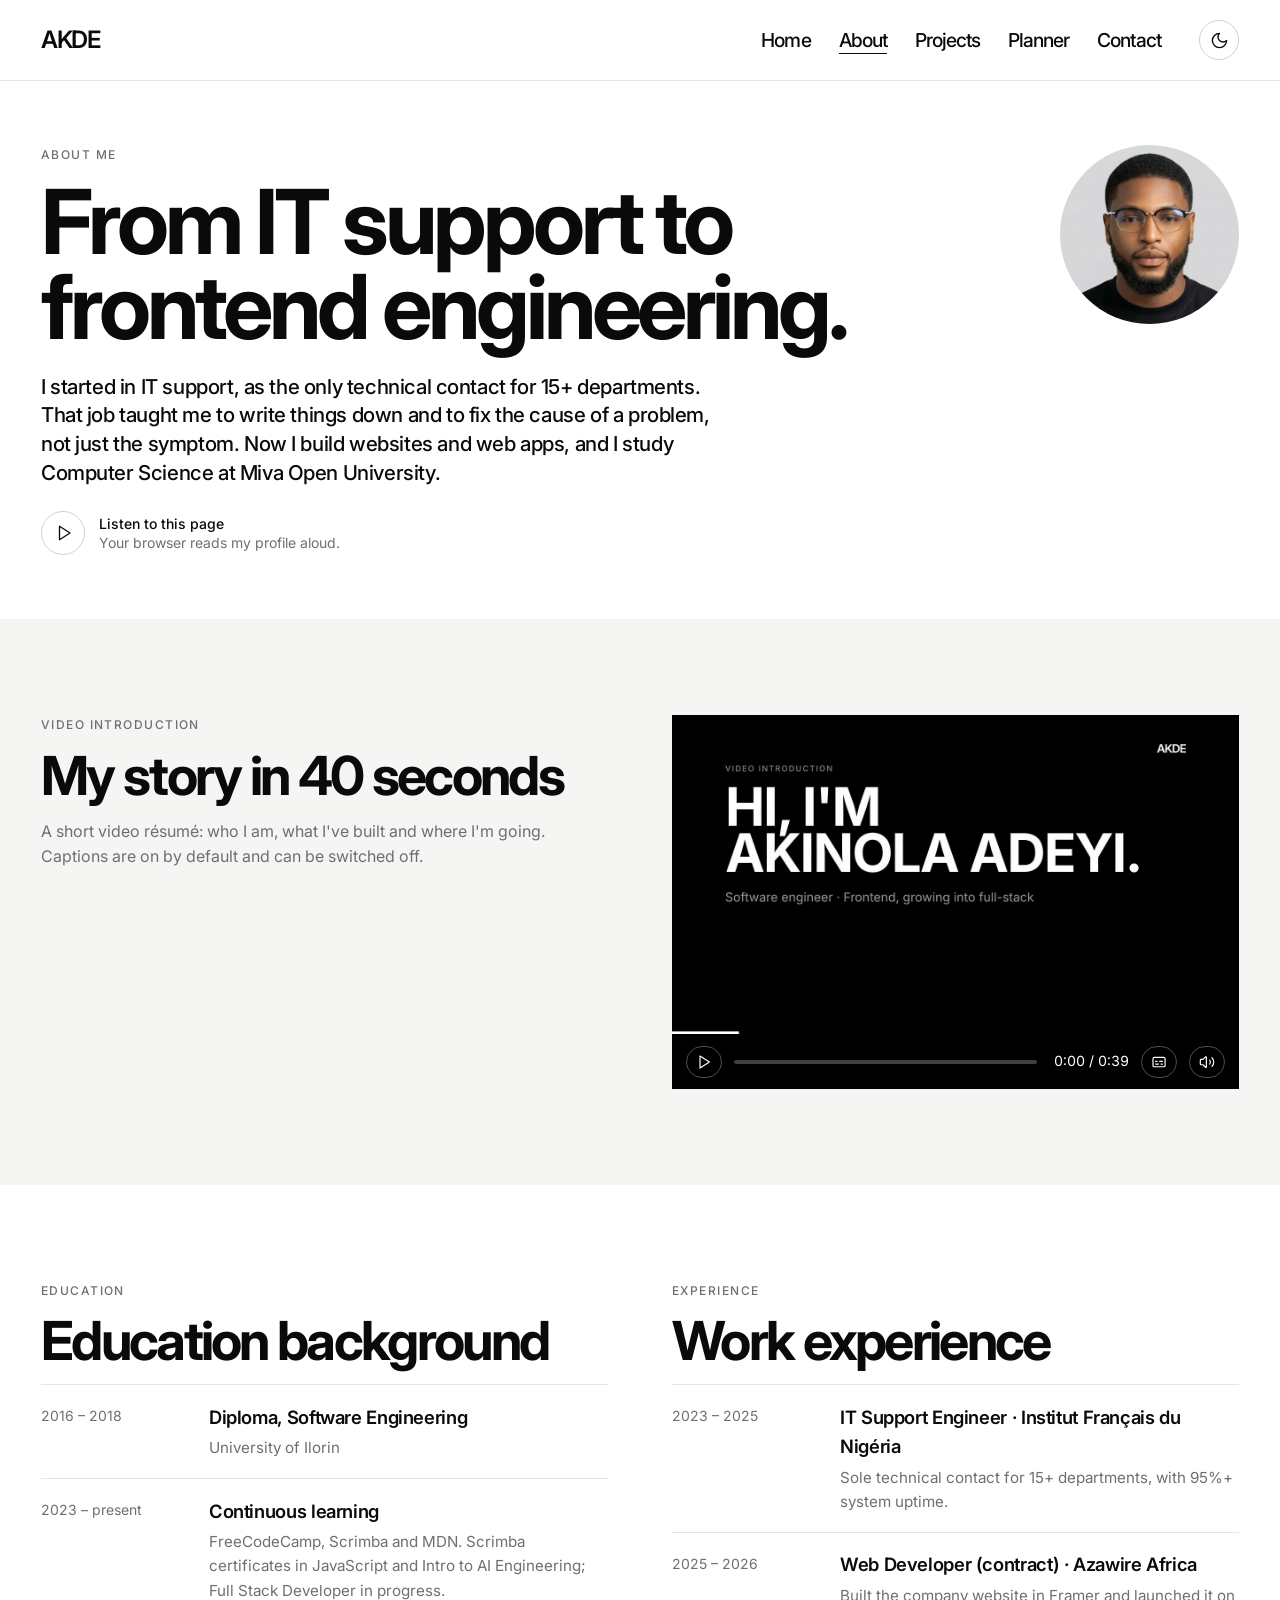
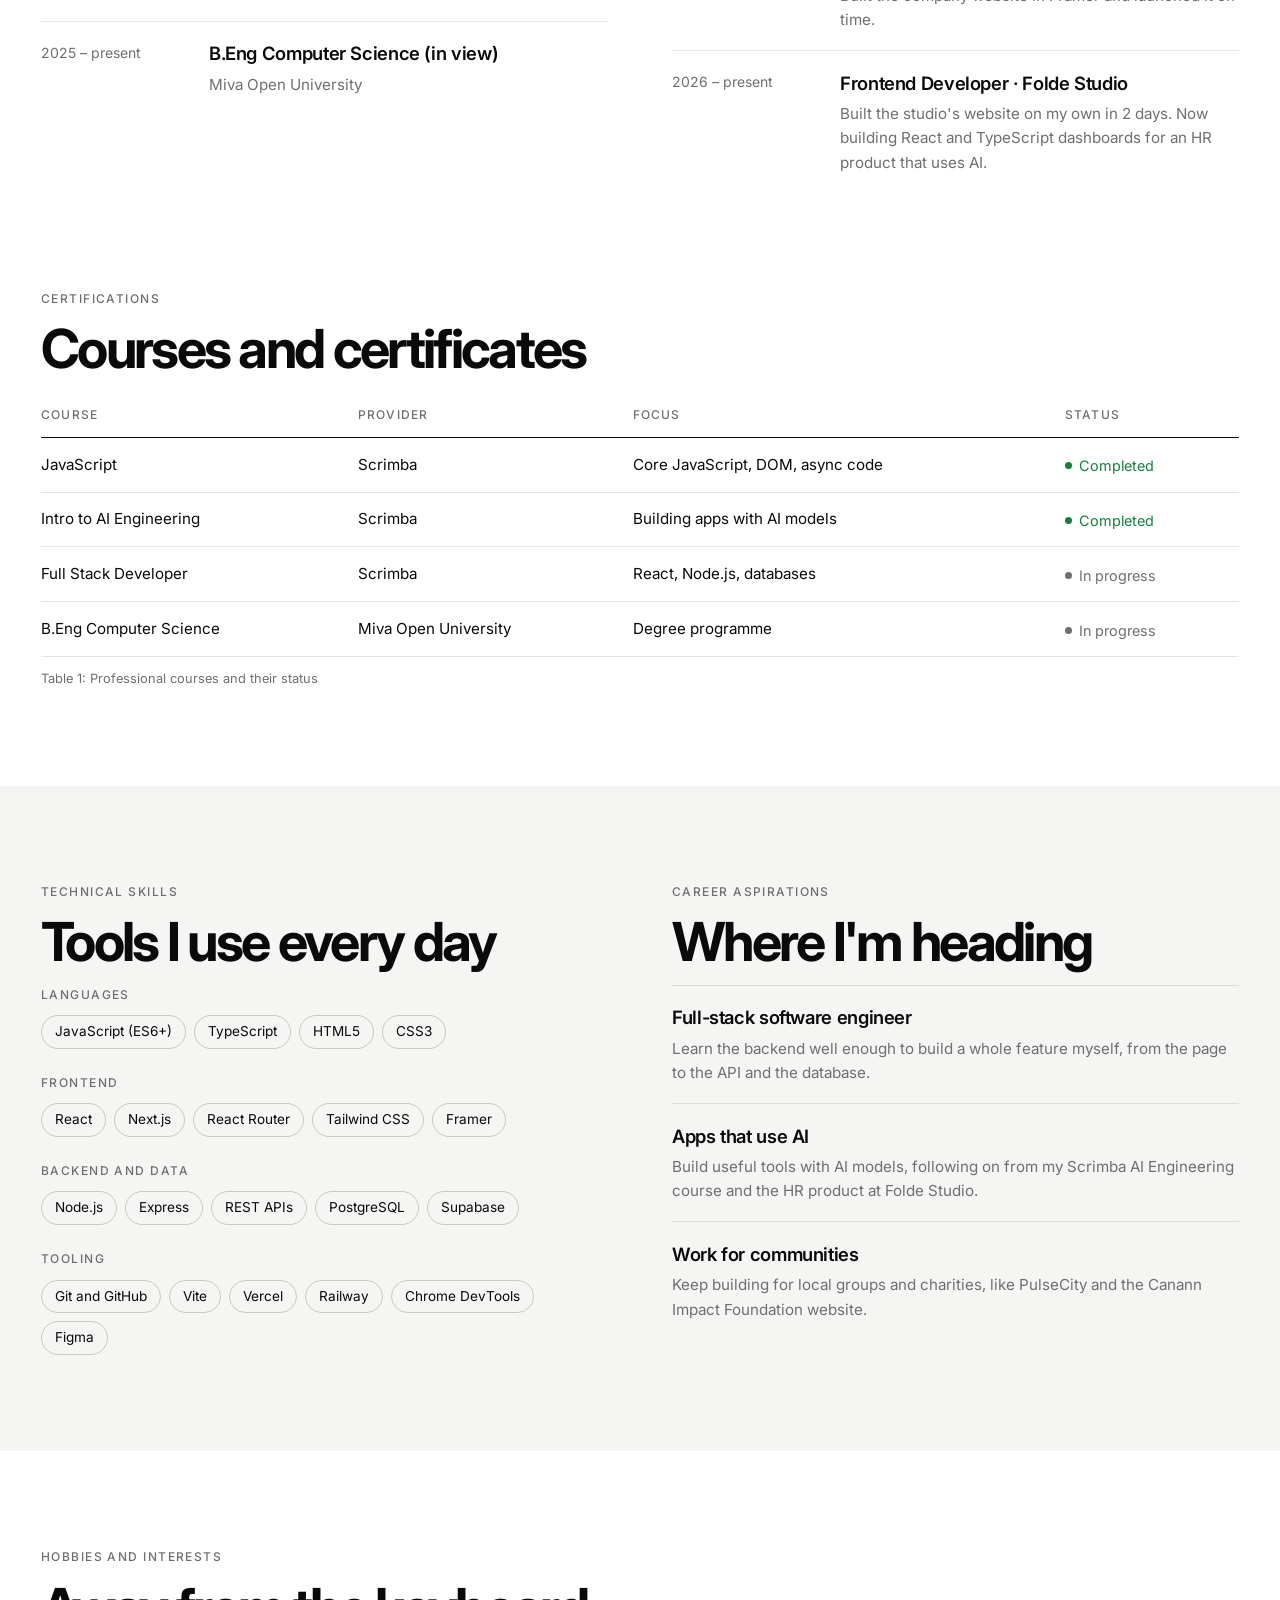
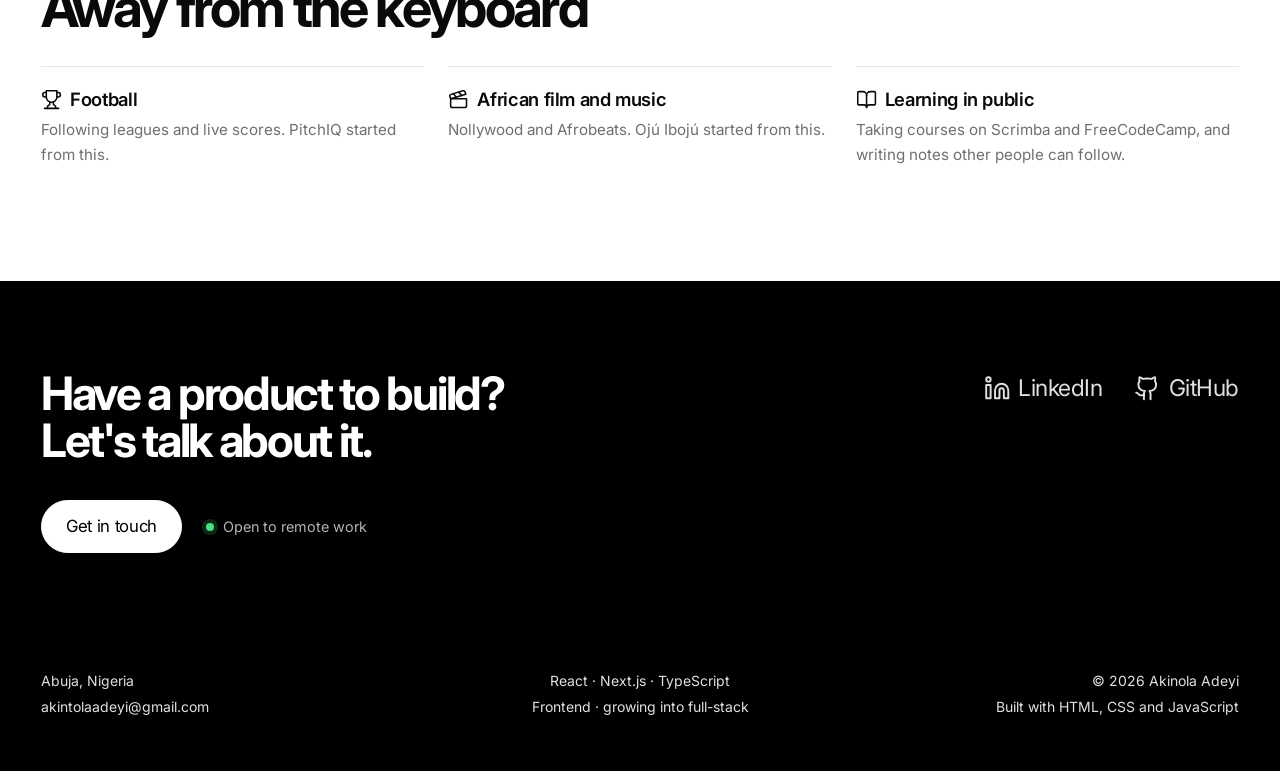
==== commit 49610b86: "Use Lucide icons and plainer copy" ====
--- a/about.html
+++ b/about.html
@@ -35,8 +35,8 @@
           <li><a href="contact.html">Contact</a></li>
         </ul>
         <div class="nav-actions">
-          <button class="icon-btn" id="theme-toggle" type="button" aria-label="Switch to dark theme">☾</button>
-          <button class="icon-btn menu-toggle" id="menu-toggle" type="button" aria-label="Open menu" aria-expanded="false" aria-controls="nav-links">☰</button>
+          <button class="icon-btn" id="theme-toggle" type="button" aria-label="Switch to dark theme"><svg aria-hidden="true" class="icon icon-moon" xmlns="http://www.w3.org/2000/svg" width="24" height="24" viewBox="0 0 24 24" fill="none" stroke="currentColor" stroke-width="2" stroke-linecap="round" stroke-linejoin="round"><path d="M12 3a6 6 0 0 0 9 9 9 9 0 1 1-9-9Z"/></svg><svg aria-hidden="true" class="icon icon-sun" xmlns="http://www.w3.org/2000/svg" width="24" height="24" viewBox="0 0 24 24" fill="none" stroke="currentColor" stroke-width="2" stroke-linecap="round" stroke-linejoin="round"><circle cx="12" cy="12" r="4"/><path d="M12 2v2"/><path d="M12 20v2"/><path d="m4.93 4.93 1.41 1.41"/><path d="m17.66 17.66 1.41 1.41"/><path d="M2 12h2"/><path d="M20 12h2"/><path d="m6.34 17.66-1.41 1.41"/><path d="m19.07 4.93-1.41 1.41"/></svg></button>
+          <button class="icon-btn menu-toggle" id="menu-toggle" type="button" aria-label="Open menu" aria-expanded="false" aria-controls="nav-links"><svg aria-hidden="true" class="icon icon-menu" xmlns="http://www.w3.org/2000/svg" width="24" height="24" viewBox="0 0 24 24" fill="none" stroke="currentColor" stroke-width="2" stroke-linecap="round" stroke-linejoin="round"><line x1="4" x2="20" y1="12" y2="12"/><line x1="4" x2="20" y1="6" y2="6"/><line x1="4" x2="20" y1="18" y2="18"/></svg><svg aria-hidden="true" class="icon icon-x" xmlns="http://www.w3.org/2000/svg" width="24" height="24" viewBox="0 0 24 24" fill="none" stroke="currentColor" stroke-width="2" stroke-linecap="round" stroke-linejoin="round"><path d="M18 6 6 18"/><path d="m6 6 12 12"/></svg></button>
         </div>
       </nav>
     </div>
@@ -48,10 +48,10 @@
         <div class="hero-grid">
         <div class="hero-text">
         <p class="kicker">About me</p>
-        <h1>Engineer, problem-solver, lifelong learner.</h1>
-        <p class="lead">I started in IT support, keeping 15+ departments running as their only technical contact. That taught me to write things down and fix problems at the root. Today I build frontend web products and study Computer Science at Miva Open University.</p>
+        <h1>From IT support to frontend engineering.</h1>
+        <p class="lead">I started in IT support, as the only technical contact for 15+ departments. That job taught me to write things down and to fix the cause of a problem, not just the symptom. Now I build websites and web apps, and I study Computer Science at Miva Open University.</p>
         <div class="listen">
-          <button class="play-btn" id="bio-btn" type="button" aria-pressed="false" aria-label="Listen to this page">▶</button>
+          <button class="play-btn" id="bio-btn" type="button" aria-pressed="false" aria-label="Listen to this page"><svg aria-hidden="true" class="icon icon-play" xmlns="http://www.w3.org/2000/svg" width="24" height="24" viewBox="0 0 24 24" fill="none" stroke="currentColor" stroke-width="2" stroke-linecap="round" stroke-linejoin="round"><polygon points="6 3 20 12 6 21 6 3"/></svg><svg aria-hidden="true" class="icon icon-square" xmlns="http://www.w3.org/2000/svg" width="24" height="24" viewBox="0 0 24 24" fill="none" stroke="currentColor" stroke-width="2" stroke-linecap="round" stroke-linejoin="round"><rect width="18" height="18" x="3" y="3" rx="2"/></svg></button>
           <p><strong>Listen to this page</strong>Your browser reads my profile aloud.</p>
         </div>
         </div>
@@ -79,11 +79,11 @@
             Your browser does not support HTML video.
           </video>
           <div class="player-bar">
-            <button type="button" id="play-pause" aria-label="Play video">Play</button>
+            <button type="button" id="play-pause" class="player-icon" aria-label="Play video" data-playing="false"><svg aria-hidden="true" class="icon icon-play" xmlns="http://www.w3.org/2000/svg" width="24" height="24" viewBox="0 0 24 24" fill="none" stroke="currentColor" stroke-width="2" stroke-linecap="round" stroke-linejoin="round"><polygon points="6 3 20 12 6 21 6 3"/></svg><svg aria-hidden="true" class="icon icon-pause" xmlns="http://www.w3.org/2000/svg" width="24" height="24" viewBox="0 0 24 24" fill="none" stroke="currentColor" stroke-width="2" stroke-linecap="round" stroke-linejoin="round"><rect x="14" y="4" width="4" height="16" rx="1"/><rect x="6" y="4" width="4" height="16" rx="1"/></svg></button>
             <div class="progress" id="progress" role="slider" aria-label="Seek" aria-valuemin="0" aria-valuemax="100" aria-valuenow="0" tabindex="0"><div class="progress-fill" id="progress-fill"></div></div>
             <span class="time" id="time">0:00 / 0:00</span>
-            <button type="button" id="cc-btn" aria-pressed="true">CC</button>
-            <button type="button" id="mute-btn" aria-pressed="false">Mute</button>
+            <button type="button" id="cc-btn" class="player-icon" aria-pressed="true" aria-label="Captions"><svg aria-hidden="true" class="icon icon-captions" xmlns="http://www.w3.org/2000/svg" width="24" height="24" viewBox="0 0 24 24" fill="none" stroke="currentColor" stroke-width="2" stroke-linecap="round" stroke-linejoin="round"><rect width="18" height="14" x="3" y="5" rx="2" ry="2"/><path d="M7 15h4M15 15h2M7 11h2M13 11h4"/></svg><svg aria-hidden="true" class="icon icon-captions-off" xmlns="http://www.w3.org/2000/svg" width="24" height="24" viewBox="0 0 24 24" fill="none" stroke="currentColor" stroke-width="2" stroke-linecap="round" stroke-linejoin="round"><path d="M10.5 5H19a2 2 0 0 1 2 2v8.5"/><path d="M17 11h-.5"/><path d="M19 19H5a2 2 0 0 1-2-2V7a2 2 0 0 1 2-2"/><path d="m2 2 20 20"/><path d="M7 11h4"/><path d="M7 15h2.5"/></svg></button>
+            <button type="button" id="mute-btn" class="player-icon" aria-pressed="false" aria-label="Mute"><svg aria-hidden="true" class="icon icon-volume-2" xmlns="http://www.w3.org/2000/svg" width="24" height="24" viewBox="0 0 24 24" fill="none" stroke="currentColor" stroke-width="2" stroke-linecap="round" stroke-linejoin="round"><path d="M11 4.702a.705.705 0 0 0-1.203-.498L6.413 7.587A1.4 1.4 0 0 1 5.416 8H3a1 1 0 0 0-1 1v6a1 1 0 0 0 1 1h2.416a1.4 1.4 0 0 1 .997.413l3.383 3.384A.705.705 0 0 0 11 19.298z"/><path d="M16 9a5 5 0 0 1 0 6"/><path d="M19.364 18.364a9 9 0 0 0 0-12.728"/></svg><svg aria-hidden="true" class="icon icon-volume-x" xmlns="http://www.w3.org/2000/svg" width="24" height="24" viewBox="0 0 24 24" fill="none" stroke="currentColor" stroke-width="2" stroke-linecap="round" stroke-linejoin="round"><path d="M11 4.702a.705.705 0 0 0-1.203-.498L6.413 7.587A1.4 1.4 0 0 1 5.416 8H3a1 1 0 0 0-1 1v6a1 1 0 0 0 1 1h2.416a1.4 1.4 0 0 1 .997.413l3.383 3.384A.705.705 0 0 0 11 19.298z"/><line x1="22" x2="16" y1="9" y2="15"/><line x1="16" x2="22" y1="9" y2="15"/></svg></button>
           </div>
         </div>
       </div>
@@ -105,8 +105,8 @@
           <h2>Work experience</h2>
           <ul class="timeline">
             <li><span class="when">2023 – 2025</span><h3>IT Support Engineer · Institut Français du Nigéria</h3><p>Sole technical contact for 15+ departments, with 95%+ system uptime.</p></li>
-            <li><span class="when">2025 – 2026</span><h3>Web Developer (contract) · Azawire Africa</h3><p>Delivered the production website in Framer on schedule, with no post-launch rework.</p></li>
-            <li><span class="when">2026 – present</span><h3>Frontend Developer · Folde Studio</h3><p>Shipped the studio's website in 2 days, solo. Building React and TypeScript dashboards for an AI-powered HR platform.</p></li>
+            <li><span class="when">2025 – 2026</span><h3>Web Developer (contract) · Azawire Africa</h3><p>Built the company website in Framer and launched it on time.</p></li>
+            <li><span class="when">2026 – present</span><h3>Frontend Developer · Folde Studio</h3><p>Built the studio's website on my own in 2 days. Now building React and TypeScript dashboards for an HR product that uses AI.</p></li>
           </ul>
         </div>
       </div>
@@ -150,9 +150,9 @@
           <p class="kicker">Career aspirations</p>
           <h2>Where I'm heading</h2>
           <ul class="plain-list">
-            <li><h3>Full-stack software engineer</h3><p>Grow from frontend into owning whole features, from the interface to the API and database, for products used by thousands of people across Africa and beyond.</p></li>
-            <li><h3>AI-powered products</h3><p>Build practical tools on top of AI models, growing from my Scrimba AI Engineering work and the HR platform at Folde Studio.</p></li>
-            <li><h3>Civic and social impact</h3><p>Keep building technology for communities, like PulseCity and the Canann Impact Foundation website.</p></li>
+            <li><h3>Full-stack software engineer</h3><p>Learn the backend well enough to build a whole feature myself, from the page to the API and the database.</p></li>
+            <li><h3>Apps that use AI</h3><p>Build useful tools with AI models, following on from my Scrimba AI Engineering course and the HR product at Folde Studio.</p></li>
+            <li><h3>Work for communities</h3><p>Keep building for local groups and charities, like PulseCity and the Canann Impact Foundation website.</p></li>
           </ul>
         </div>
       </div>
@@ -165,9 +165,9 @@
           <h2>Away from the keyboard</h2>
         </div>
         <ul class="grid-3 plain-list reveal">
-          <li><h3>⚽ Football</h3><p>Following leagues and live scores, which is where the idea for PitchIQ came from.</p></li>
-          <li><h3>🎬 African film and music</h3><p>Nollywood and Afrobeats, the inspiration for the Ojú Ibojú streaming platform.</p></li>
-          <li><h3>📚 Learning in public</h3><p>Courses on Scrimba and FreeCodeCamp, and writing documentation others can follow.</p></li>
+          <li><h3><svg aria-hidden="true" class="icon icon-trophy" xmlns="http://www.w3.org/2000/svg" width="24" height="24" viewBox="0 0 24 24" fill="none" stroke="currentColor" stroke-width="2" stroke-linecap="round" stroke-linejoin="round"><path d="M6 9H4.5a2.5 2.5 0 0 1 0-5H6"/><path d="M18 9h1.5a2.5 2.5 0 0 0 0-5H18"/><path d="M4 22h16"/><path d="M10 14.66V17c0 .55-.47.98-.97 1.21C7.85 18.75 7 20.24 7 22"/><path d="M14 14.66V17c0 .55.47.98.97 1.21C16.15 18.75 17 20.24 17 22"/><path d="M18 2H6v7a6 6 0 0 0 12 0V2Z"/></svg>Football</h3><p>Following leagues and live scores. PitchIQ started from this.</p></li>
+          <li><h3><svg aria-hidden="true" class="icon icon-clapperboard" xmlns="http://www.w3.org/2000/svg" width="24" height="24" viewBox="0 0 24 24" fill="none" stroke="currentColor" stroke-width="2" stroke-linecap="round" stroke-linejoin="round"><path d="M20.2 6 3 11l-.9-2.4c-.3-1.1.3-2.2 1.3-2.5l13.5-4c1.1-.3 2.2.3 2.5 1.3Z"/><path d="m6.2 5.3 3.1 3.9"/><path d="m12.4 3.4 3.1 4"/><path d="M3 11h18v8a2 2 0 0 1-2 2H5a2 2 0 0 1-2-2Z"/></svg>African film and music</h3><p>Nollywood and Afrobeats. Ojú Ibojú started from this.</p></li>
+          <li><h3><svg aria-hidden="true" class="icon icon-book-open" xmlns="http://www.w3.org/2000/svg" width="24" height="24" viewBox="0 0 24 24" fill="none" stroke="currentColor" stroke-width="2" stroke-linecap="round" stroke-linejoin="round"><path d="M12 7v14"/><path d="M3 18a1 1 0 0 1-1-1V4a1 1 0 0 1 1-1h5a4 4 0 0 1 4 4 4 4 0 0 1 4-4h5a1 1 0 0 1 1 1v13a1 1 0 0 1-1 1h-6a3 3 0 0 0-3 3 3 3 0 0 0-3-3z"/></svg>Learning in public</h3><p>Taking courses on Scrimba and FreeCodeCamp, and writing notes other people can follow.</p></li>
         </ul>
       </div>
     </section>
@@ -184,8 +184,8 @@
           </div>
         </div>
         <ul class="footer-social">
-          <li><a href="https://linkedin.com/in/akinola-adeyi" target="_blank" rel="noopener">LinkedIn</a></li>
-          <li><a href="https://github.com/akintolaadeyi-gif" target="_blank" rel="noopener">GitHub</a></li>
+          <li><a href="https://linkedin.com/in/akinola-adeyi" target="_blank" rel="noopener"><svg aria-hidden="true" class="icon icon-linkedin" xmlns="http://www.w3.org/2000/svg" width="24" height="24" viewBox="0 0 24 24" fill="none" stroke="currentColor" stroke-width="2" stroke-linecap="round" stroke-linejoin="round"><path d="M16 8a6 6 0 0 1 6 6v7h-4v-7a2 2 0 0 0-2-2 2 2 0 0 0-2 2v7h-4v-7a6 6 0 0 1 6-6z"/><rect width="4" height="12" x="2" y="9"/><circle cx="4" cy="4" r="2"/></svg>LinkedIn</a></li>
+          <li><a href="https://github.com/akintolaadeyi-gif" target="_blank" rel="noopener"><svg aria-hidden="true" class="icon icon-github" xmlns="http://www.w3.org/2000/svg" width="24" height="24" viewBox="0 0 24 24" fill="none" stroke="currentColor" stroke-width="2" stroke-linecap="round" stroke-linejoin="round"><path d="M15 22v-4a4.8 4.8 0 0 0-1-3.5c3 0 6-2 6-5.5.08-1.25-.27-2.48-1-3.5.28-1.15.28-2.35 0-3.5 0 0-1 0-3 1.5-2.64-.5-5.36-.5-8 0C6 2 5 2 5 2c-.3 1.15-.3 2.35 0 3.5A5.403 5.403 0 0 0 4 9c0 3.5 3 5.5 6 5.5-.39.49-.68 1.05-.85 1.65-.17.6-.22 1.23-.15 1.85v4"/><path d="M9 18c-4.51 2-5-2-7-2"/></svg>GitHub</a></li>
         </ul>
       </div>
       <div class="footer-inner">
--- a/css/style.css
+++ b/css/style.css
@@ -87,6 +87,32 @@
 }
 .skip-link:focus { left: 1rem; z-index: 300; }
 :focus-visible { outline: 2px solid var(--text); outline-offset: 3px; }
+
+/* ---------- Icons (Lucide icon set, lucide.dev, ISC licence) ----------
+   Icons are inline SVGs drawn with currentColor, so they follow the text colour
+   in both themes. Buttons with two states hold both icons; CSS shows one. */
+.icon { width: 1.15em; height: 1.15em; flex: none; vertical-align: -0.2em; stroke-width: 1.75; }
+.icon-sun, .icon-x, .icon-square, .icon-pause, .icon-volume-x, .icon-captions-off { display: none; }
+[data-theme="dark"] #theme-toggle .icon-moon { display: none; }
+[data-theme="dark"] #theme-toggle .icon-sun { display: block; }
+#menu-toggle[aria-expanded="true"] .icon-menu { display: none; }
+#menu-toggle[aria-expanded="true"] .icon-x { display: block; }
+.play-btn[aria-pressed="true"] .icon-play { display: none; }
+.play-btn[aria-pressed="true"] .icon-square { display: block; }
+#play-pause[data-playing="true"] .icon-play { display: none; }
+#play-pause[data-playing="true"] .icon-pause { display: block; }
+#mute-btn[aria-pressed="true"] .icon-volume-2 { display: none; }
+#mute-btn[aria-pressed="true"] .icon-volume-x { display: block; }
+#cc-btn[aria-pressed="false"] .icon-captions { display: none; }
+#cc-btn[aria-pressed="false"] .icon-captions-off { display: block; }
+.play-btn { display: grid; place-items: center; }
+.play-btn .icon { width: 18px; height: 18px; }
+.play-btn .icon-play { transform: translateX(1px); }
+.icon-btn .icon { width: 19px; height: 19px; }
+.plain-list h3 .icon { margin-right: 0.5rem; }
+.footer-social a { display: inline-flex; align-items: center; gap: 0.5rem; }
+.card-links a .icon, .pill-btn .icon { width: 1em; height: 1em; }
+.hero-cta .arrow .icon { width: 16px; height: 16px; }
 
 /* ---------- Header and navigation ---------- */
 .site-header {
@@ -303,6 +329,9 @@
   border-radius: var(--radius); padding: 0.3rem 0.85rem; font: inherit; cursor: pointer;
 }
 .player-bar button:hover, .player-bar button[aria-pressed="true"] { background: #fff; color: #000; }
+.player-bar .player-icon { display: grid; place-items: center; width: 36px; height: 32px; padding: 0; }
+#play-pause, #mute-btn, #cc-btn { background: transparent; color: #fff; }
+#play-pause:hover, #mute-btn:hover, #cc-btn:hover { background: #fff; color: #000; }
 .progress { flex: 1; height: 4px; background: rgba(255,255,255,0.25); border-radius: 2px; cursor: pointer; position: relative; }
 .progress-fill { height: 100%; width: 0; background: #fff; border-radius: 2px; }
 .time { font-variant-numeric: tabular-nums; min-width: 80px; text-align: right; }
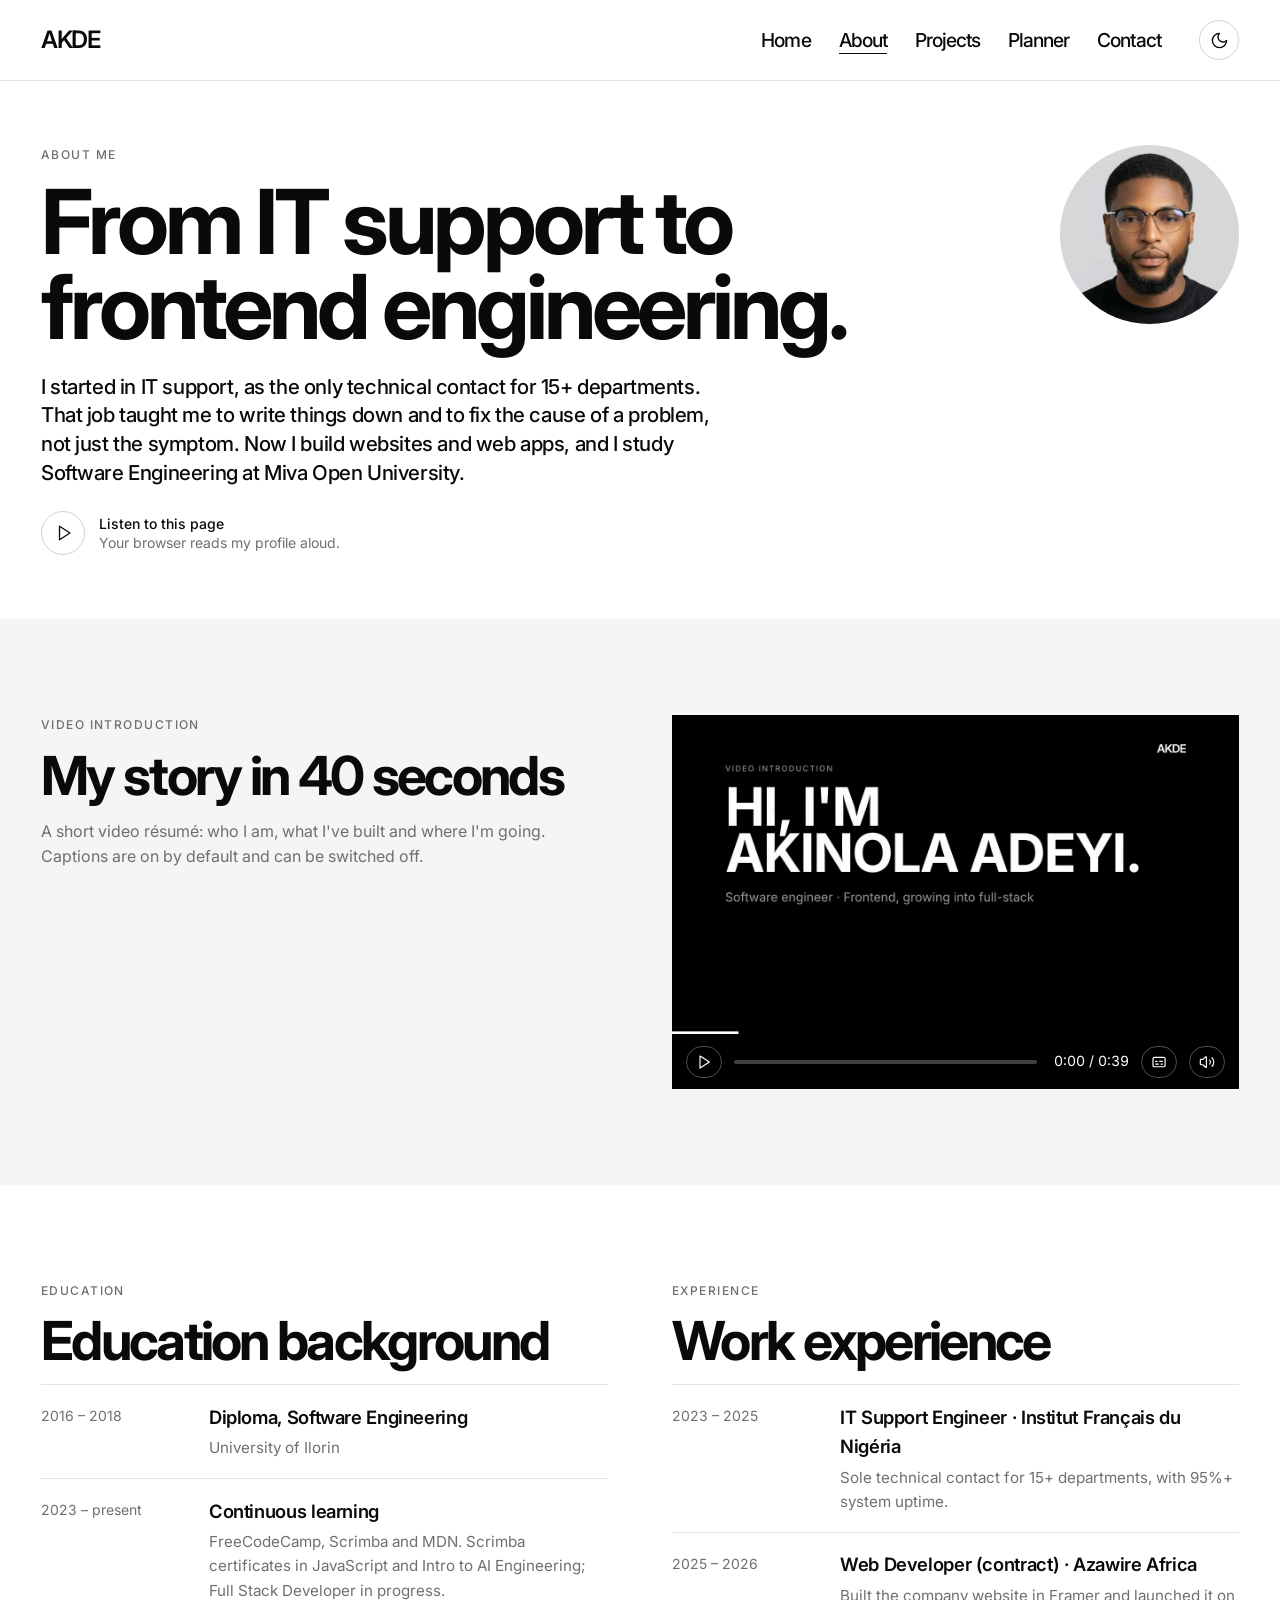
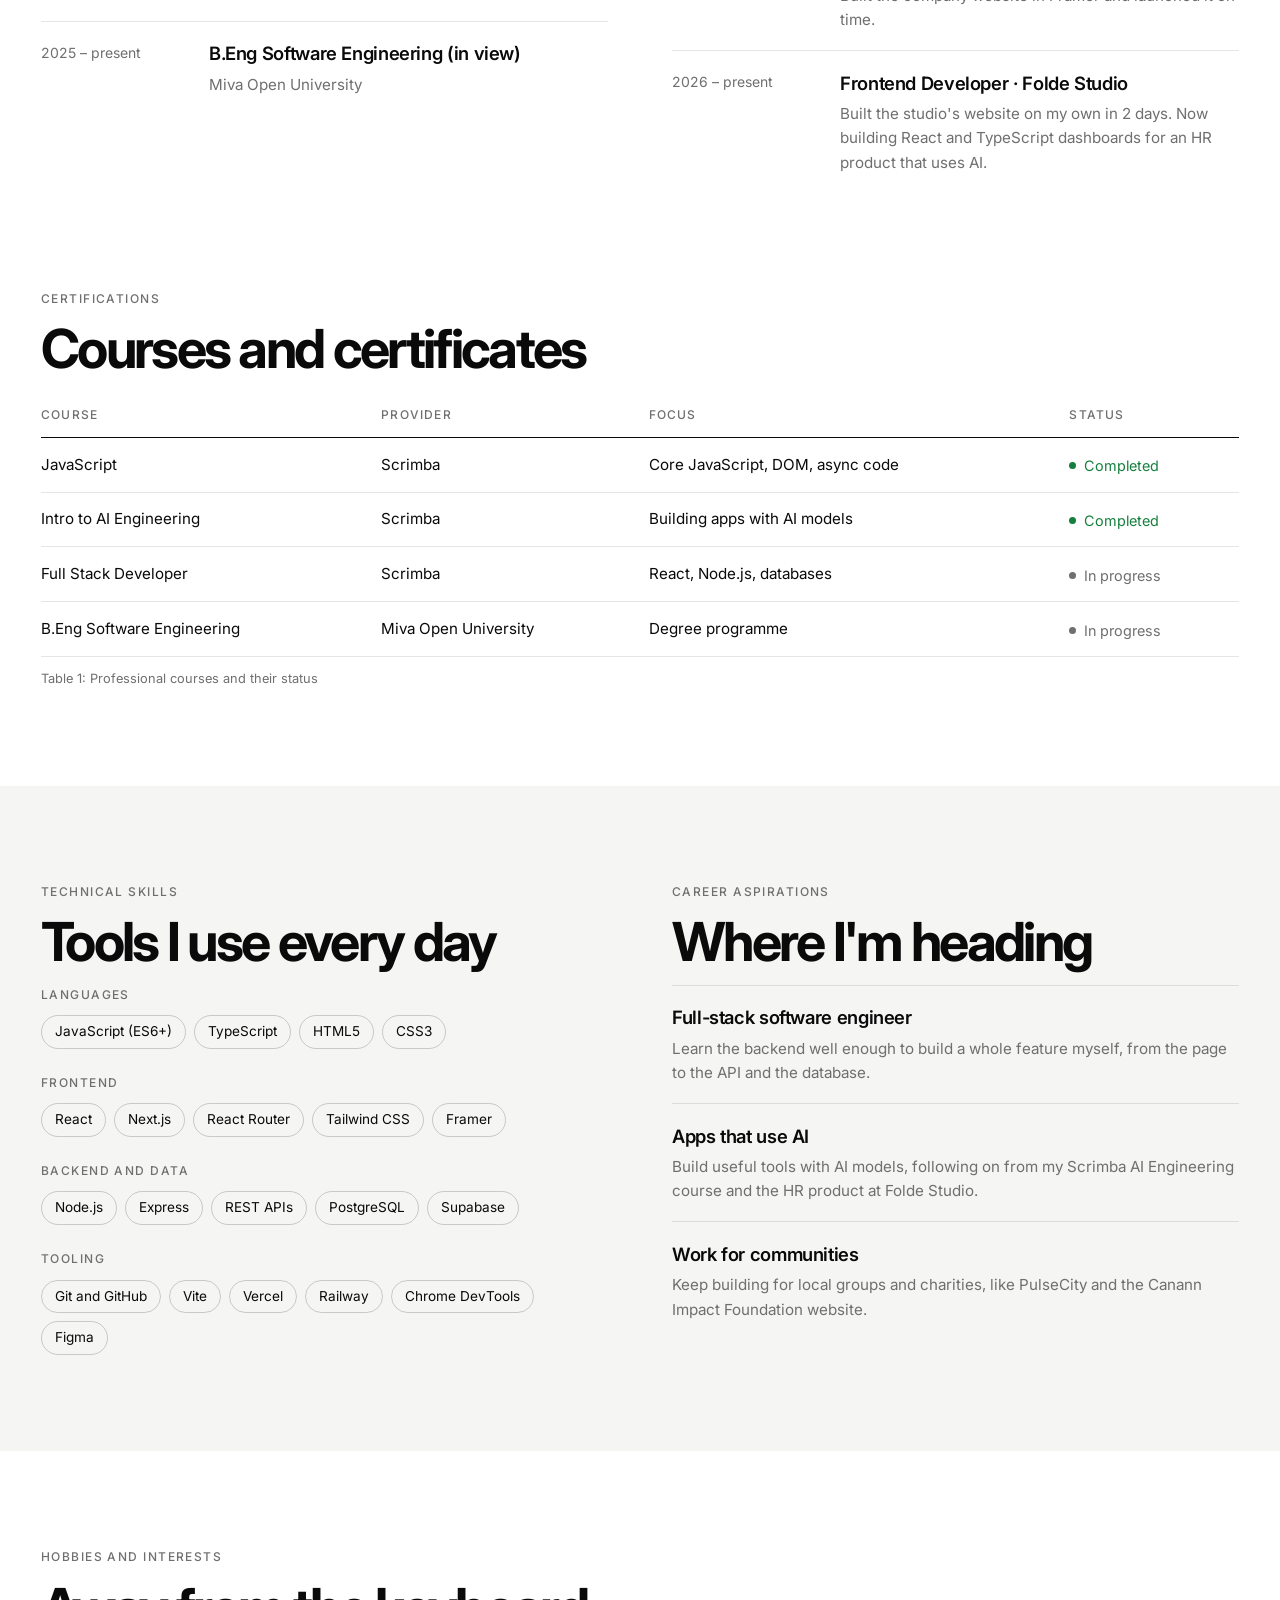
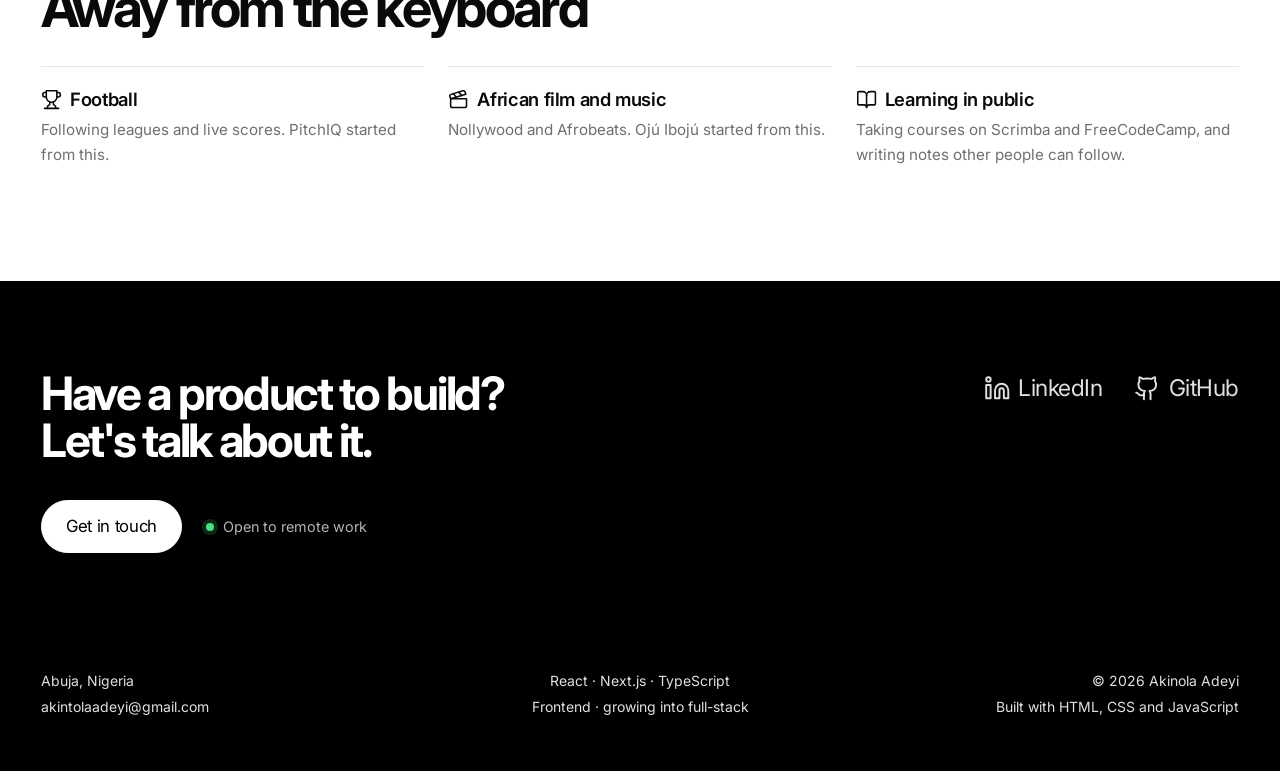
==== commit 08307e67: "New welcome recording; studying Software Engineering" ====
--- a/about.html
+++ b/about.html
@@ -49,7 +49,7 @@
         <div class="hero-text">
         <p class="kicker">About me</p>
         <h1>From IT support to frontend engineering.</h1>
-        <p class="lead">I started in IT support, as the only technical contact for 15+ departments. That job taught me to write things down and to fix the cause of a problem, not just the symptom. Now I build websites and web apps, and I study Computer Science at Miva Open University.</p>
+        <p class="lead">I started in IT support, as the only technical contact for 15+ departments. That job taught me to write things down and to fix the cause of a problem, not just the symptom. Now I build websites and web apps, and I study Software Engineering at Miva Open University.</p>
         <div class="listen">
           <button class="play-btn" id="bio-btn" type="button" aria-pressed="false" aria-label="Listen to this page"><svg aria-hidden="true" class="icon icon-play" xmlns="http://www.w3.org/2000/svg" width="24" height="24" viewBox="0 0 24 24" fill="none" stroke="currentColor" stroke-width="2" stroke-linecap="round" stroke-linejoin="round"><polygon points="6 3 20 12 6 21 6 3"/></svg><svg aria-hidden="true" class="icon icon-square" xmlns="http://www.w3.org/2000/svg" width="24" height="24" viewBox="0 0 24 24" fill="none" stroke="currentColor" stroke-width="2" stroke-linecap="round" stroke-linejoin="round"><rect width="18" height="18" x="3" y="3" rx="2"/></svg></button>
           <p><strong>Listen to this page</strong>Your browser reads my profile aloud.</p>
@@ -97,7 +97,7 @@
           <ul class="timeline">
             <li><span class="when">2016 – 2018</span><h3>Diploma, Software Engineering</h3><p>University of Ilorin</p></li>
             <li><span class="when">2023 – present</span><h3>Continuous learning</h3><p>FreeCodeCamp, Scrimba and MDN. Scrimba certificates in JavaScript and Intro to AI Engineering; Full Stack Developer in progress.</p></li>
-            <li><span class="when">2025 – present</span><h3>B.Eng Computer Science (in view)</h3><p>Miva Open University</p></li>
+            <li><span class="when">2025 – present</span><h3>B.Eng Software Engineering (in view)</h3><p>Miva Open University</p></li>
           </ul>
         </div>
         <div class="reveal">
@@ -127,7 +127,7 @@
               <tr><td>JavaScript</td><td>Scrimba</td><td>Core JavaScript, DOM, async code</td><td><span class="status done">Completed</span></td></tr>
               <tr><td>Intro to AI Engineering</td><td>Scrimba</td><td>Building apps with AI models</td><td><span class="status done">Completed</span></td></tr>
               <tr><td>Full Stack Developer</td><td>Scrimba</td><td>React, Node.js, databases</td><td><span class="status pending">In progress</span></td></tr>
-              <tr><td>B.Eng Computer Science</td><td>Miva Open University</td><td>Degree programme</td><td><span class="status pending">In progress</span></td></tr>
+              <tr><td>B.Eng Software Engineering</td><td>Miva Open University</td><td>Degree programme</td><td><span class="status pending">In progress</span></td></tr>
             </tbody>
           </table>
         </div>
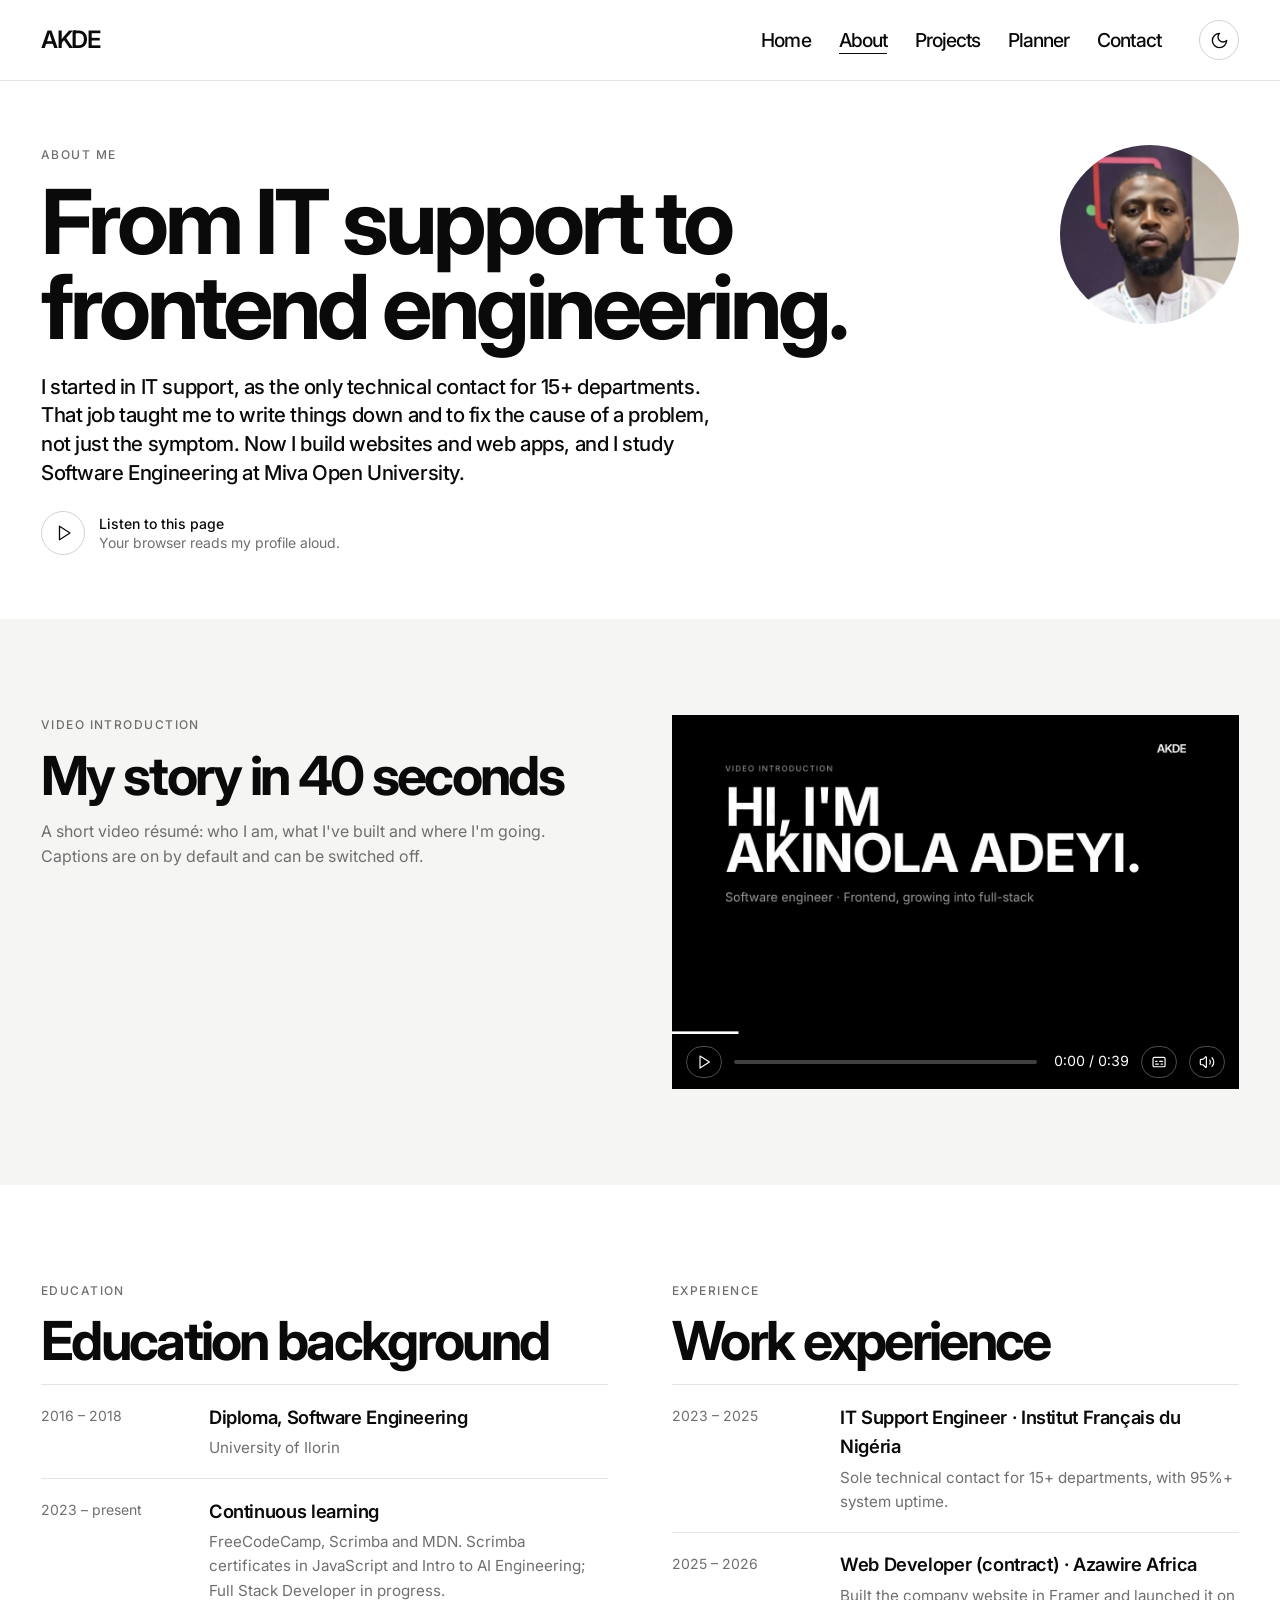
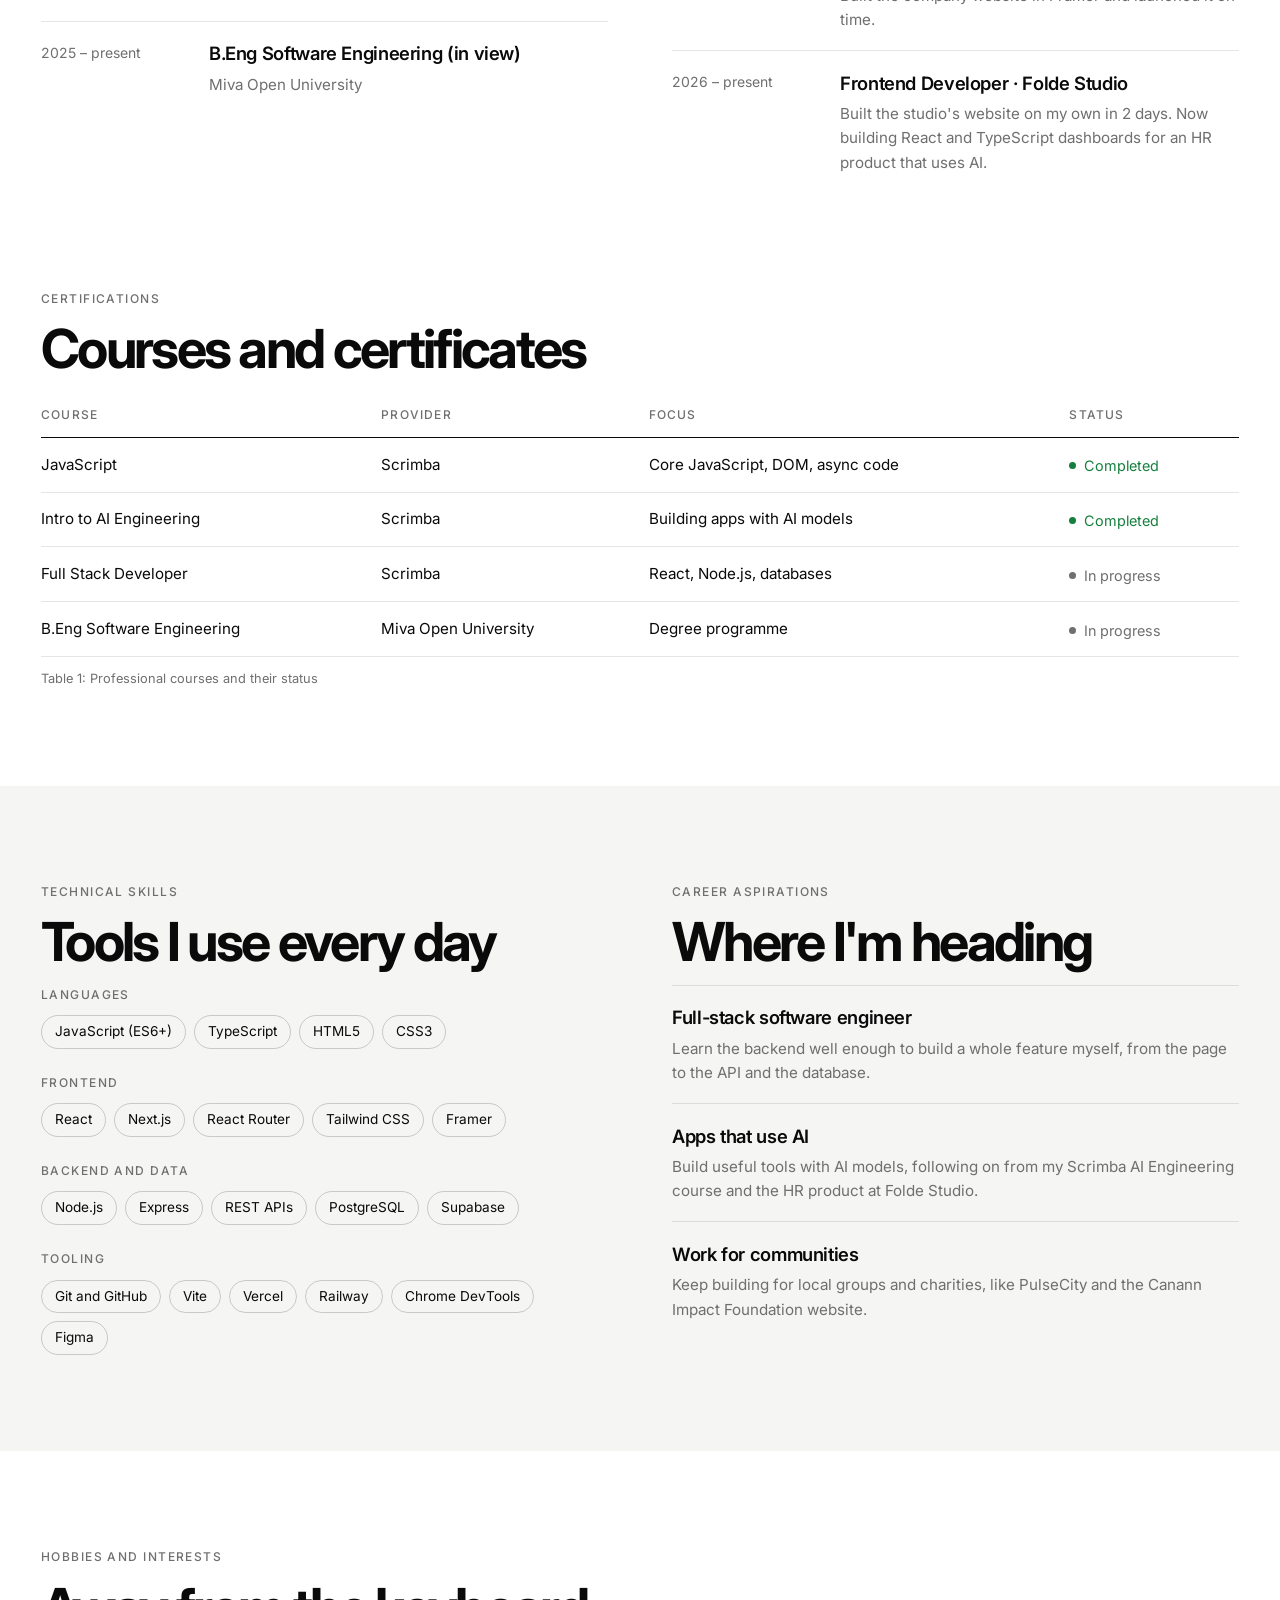
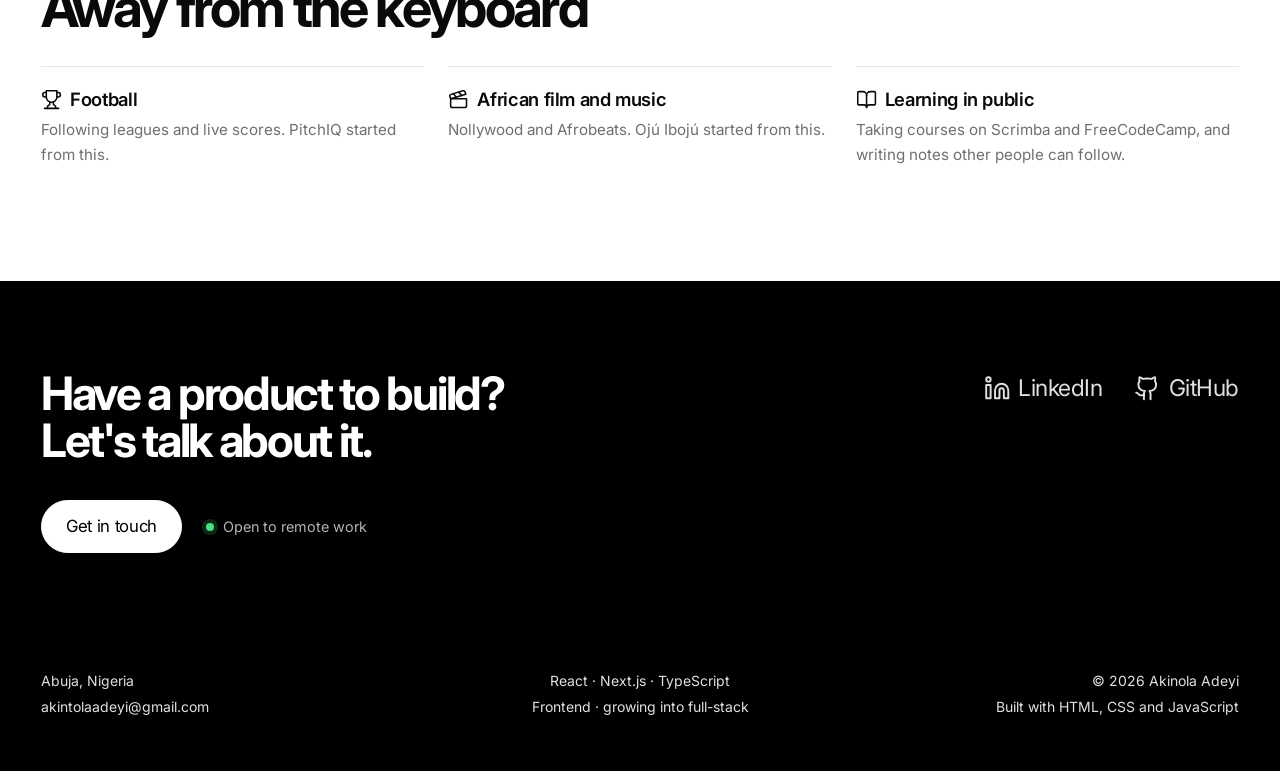
==== commit dd3f19d2: "Use a real photo for the portrait" ====
--- a/about.html
+++ b/about.html
@@ -57,7 +57,7 @@
         </div>
           <picture class="portrait portrait-sm">
             <source type="image/webp" srcset="assets/img/akinola-sm.webp 400w, assets/img/akinola.webp 800w" sizes="(max-width: 680px) 60vw, 360px">
-            <img src="assets/img/akinola.jpg" srcset="assets/img/akinola-sm.jpg 400w, assets/img/akinola.jpg 800w" sizes="(max-width: 680px) 60vw, 360px" width="800" height="1000" alt="Portrait of Akinola Adeyi" fetchpriority="high">
+            <img src="assets/img/akinola.jpg" srcset="assets/img/akinola-sm.jpg 400w, assets/img/akinola.jpg 800w" sizes="(max-width: 680px) 60vw, 360px" width="800" height="800" alt="Portrait of Akinola Adeyi" fetchpriority="high">
           </picture>
         </div>
       </div>
--- a/css/style.css
+++ b/css/style.css
@@ -202,7 +202,7 @@
 }
 .hero-name span { display: block; }
 .portrait { flex-shrink: 0; display: block; width: clamp(150px, 16vw, 300px); }
-.portrait img { width: 100%; height: auto; aspect-ratio: 1; object-fit: cover; object-position: center 20%; border-radius: 50%; transition: transform 0.4s var(--ease); }
+.portrait img { width: 100%; height: auto; aspect-ratio: 1; object-fit: cover; object-position: center; border-radius: 50%; transition: transform 0.4s var(--ease); }
 .portrait img:hover { transform: scale(1.06); }
 
 .hero-bottom { display: grid; grid-template-columns: 1fr minmax(0, 600px); gap: 24px 48px; align-items: end; margin-top: clamp(48px, 9vw, 160px); }
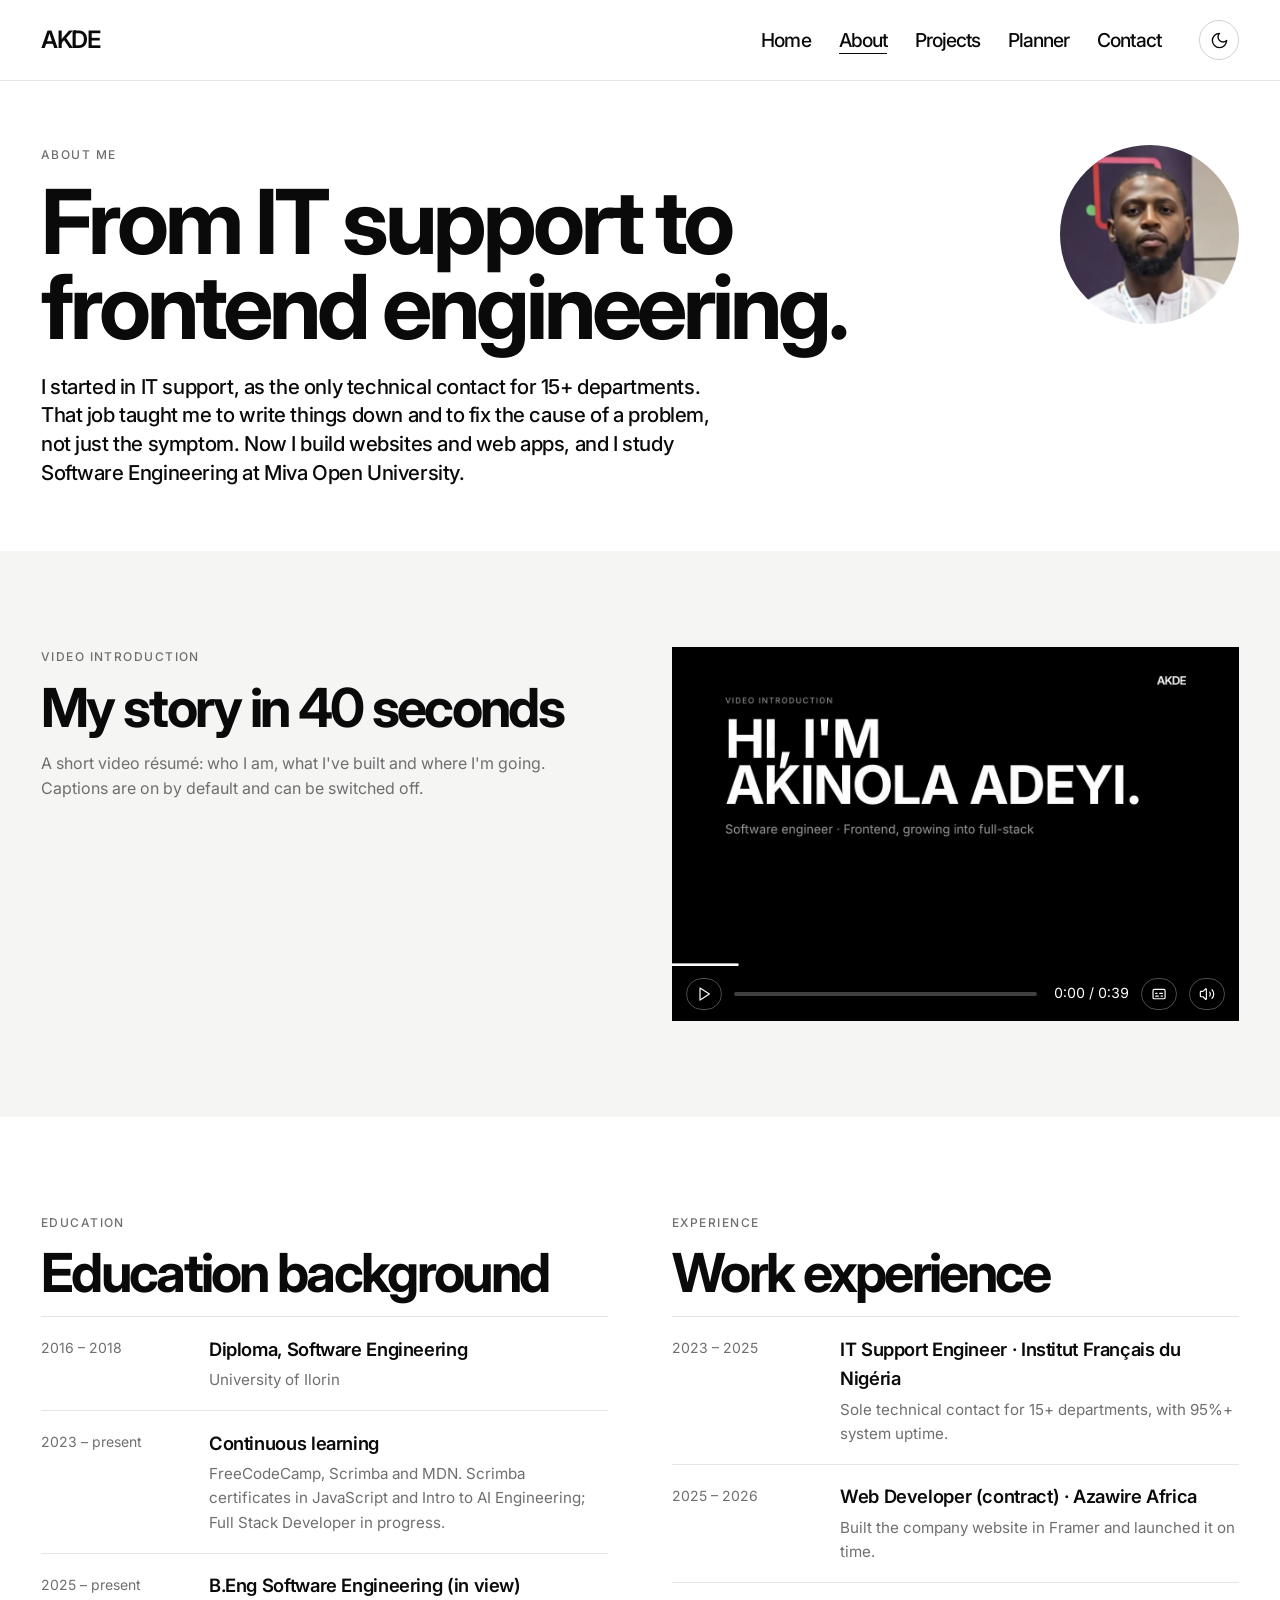
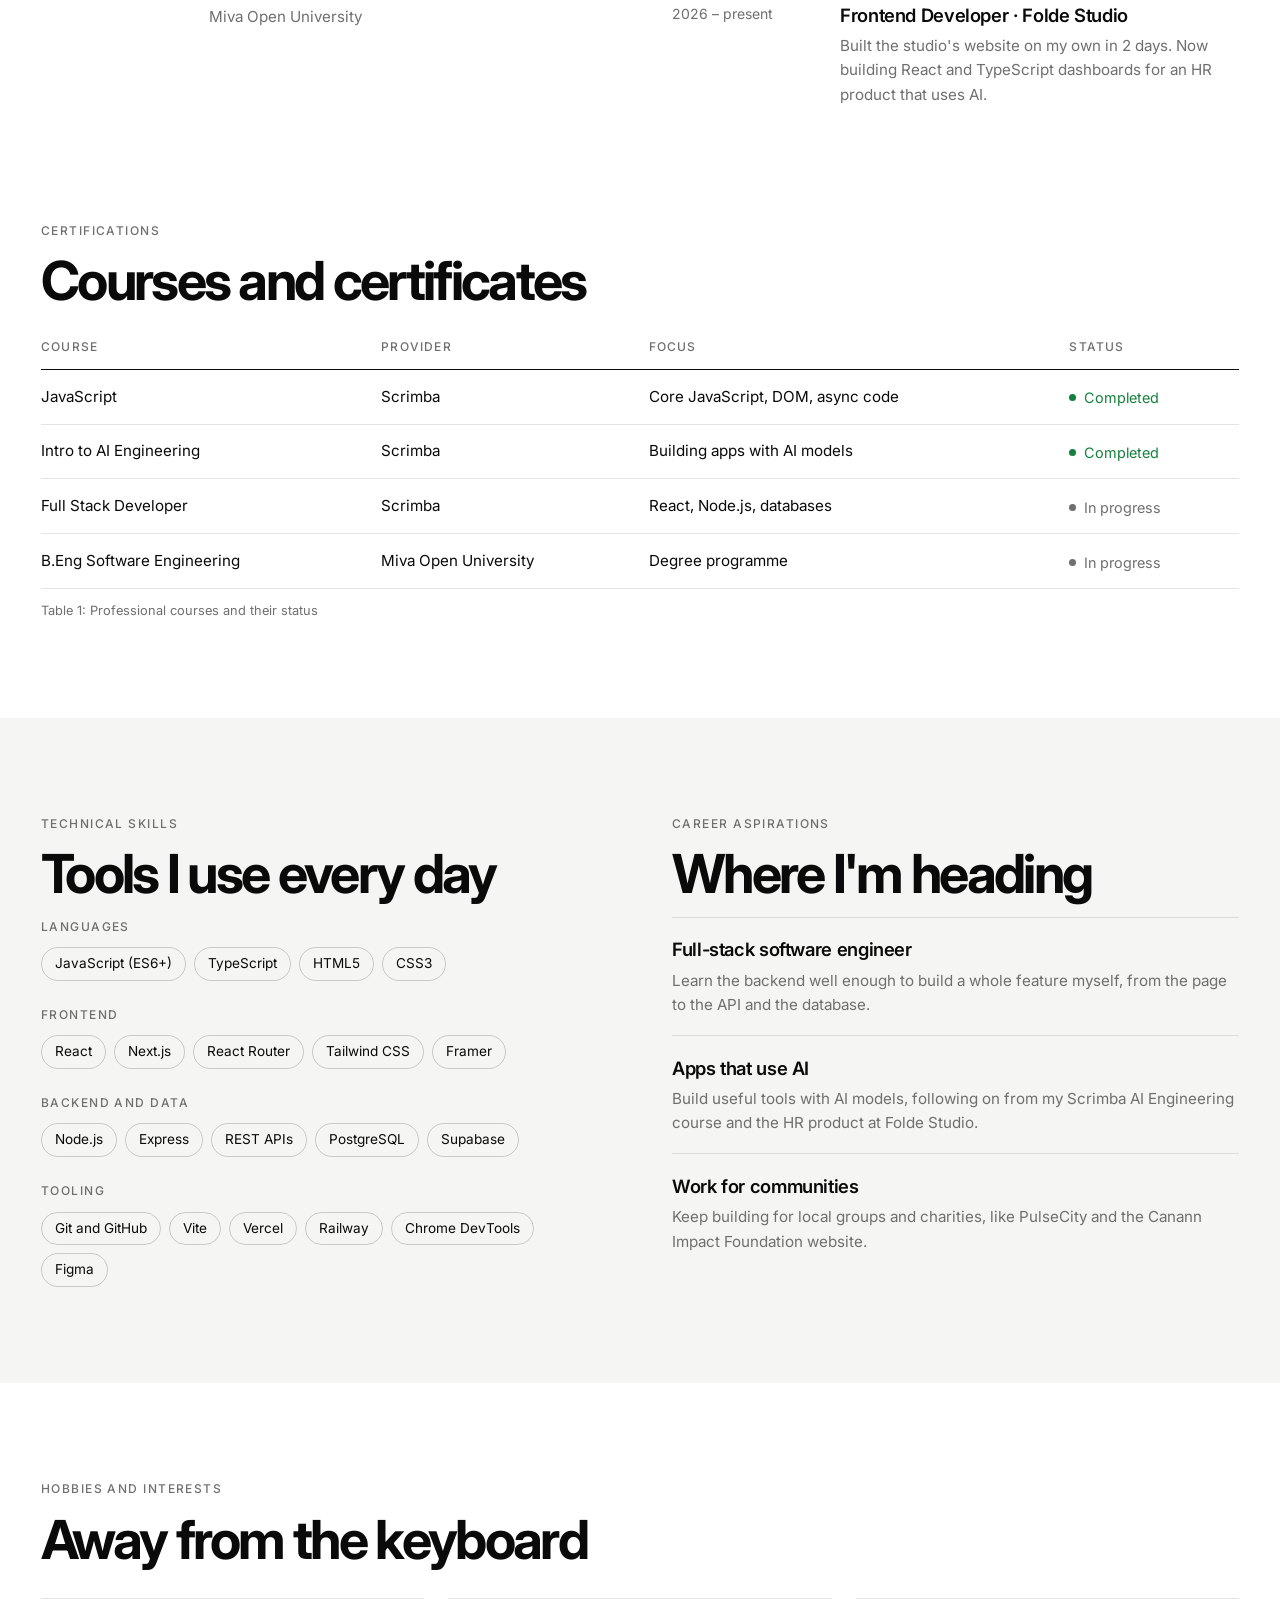
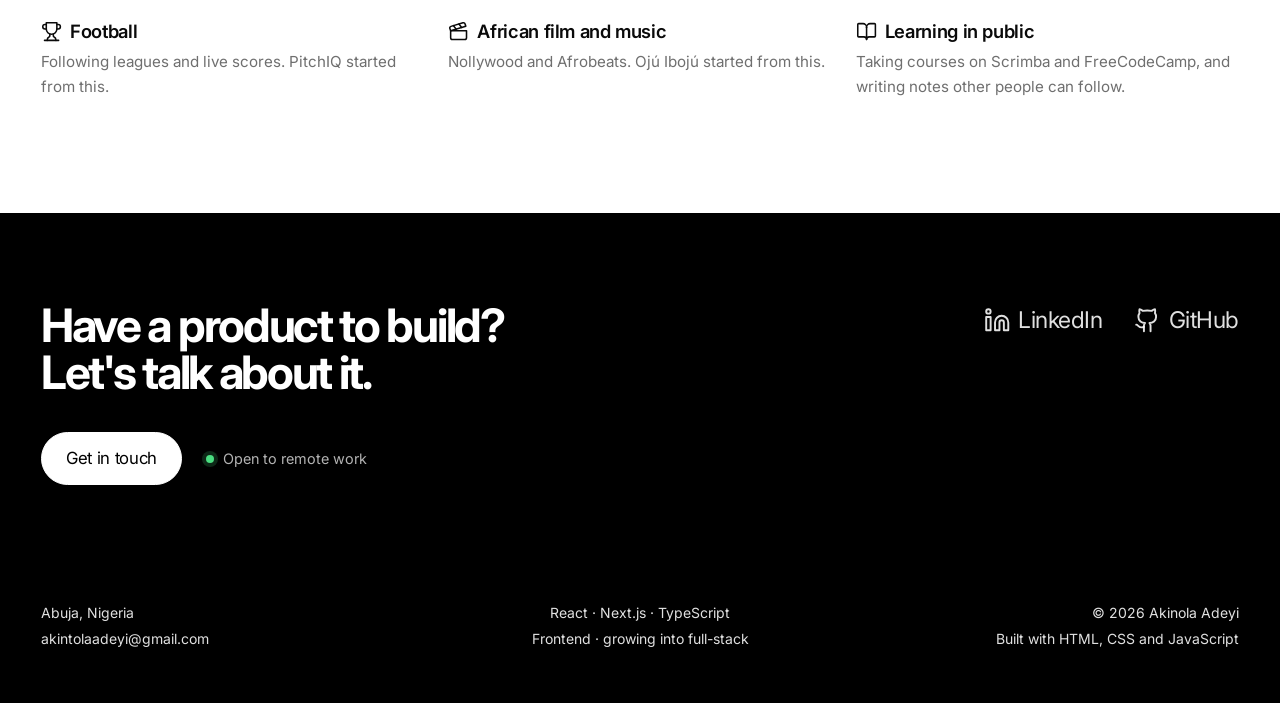
==== commit 08544762: "Remove listen-to-this-page from About" ====
--- a/about.html
+++ b/about.html
@@ -50,10 +50,6 @@
         <p class="kicker">About me</p>
         <h1>From IT support to frontend engineering.</h1>
         <p class="lead">I started in IT support, as the only technical contact for 15+ departments. That job taught me to write things down and to fix the cause of a problem, not just the symptom. Now I build websites and web apps, and I study Software Engineering at Miva Open University.</p>
-        <div class="listen">
-          <button class="play-btn" id="bio-btn" type="button" aria-pressed="false" aria-label="Listen to this page"><svg aria-hidden="true" class="icon icon-play" xmlns="http://www.w3.org/2000/svg" width="24" height="24" viewBox="0 0 24 24" fill="none" stroke="currentColor" stroke-width="2" stroke-linecap="round" stroke-linejoin="round"><polygon points="6 3 20 12 6 21 6 3"/></svg><svg aria-hidden="true" class="icon icon-square" xmlns="http://www.w3.org/2000/svg" width="24" height="24" viewBox="0 0 24 24" fill="none" stroke="currentColor" stroke-width="2" stroke-linecap="round" stroke-linejoin="round"><rect width="18" height="18" x="3" y="3" rx="2"/></svg></button>
-          <p><strong>Listen to this page</strong>Your browser reads my profile aloud.</p>
-        </div>
         </div>
           <picture class="portrait portrait-sm">
             <source type="image/webp" srcset="assets/img/akinola-sm.webp 400w, assets/img/akinola.webp 800w" sizes="(max-width: 680px) 60vw, 360px">
